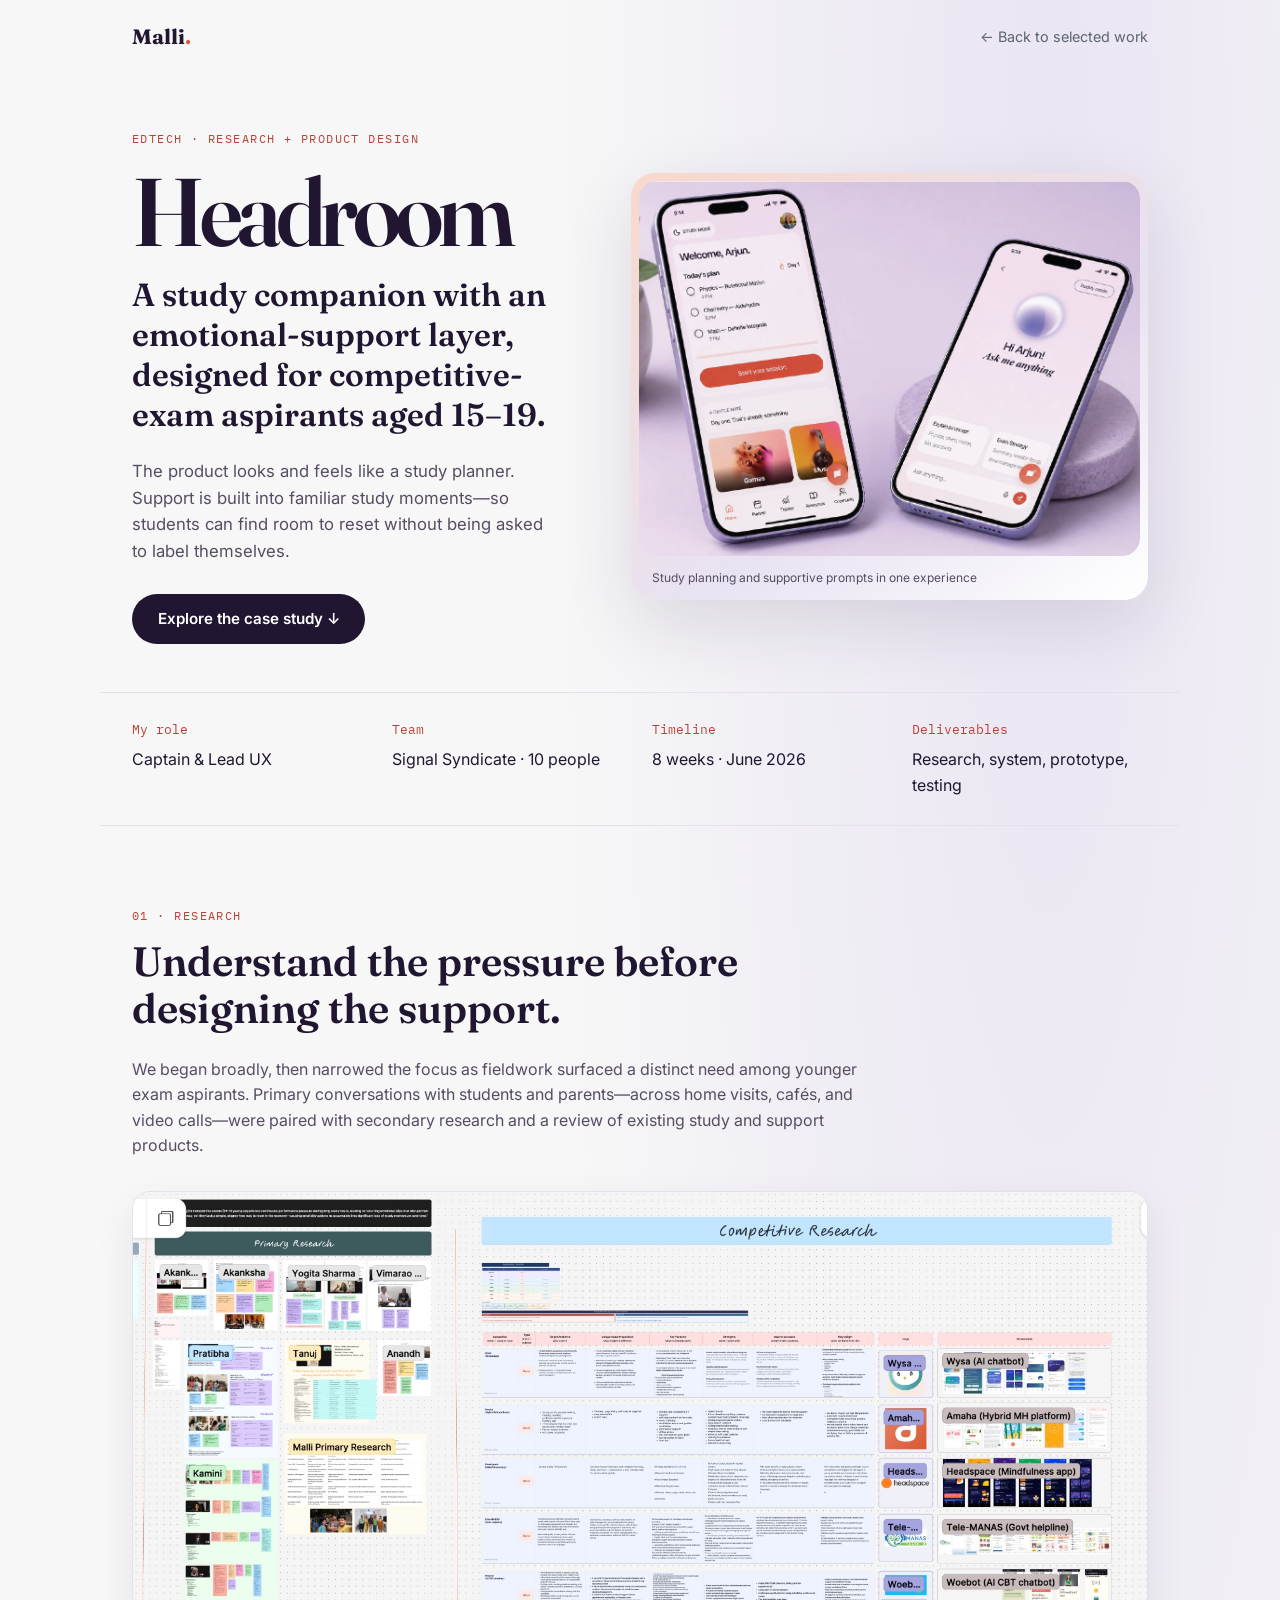
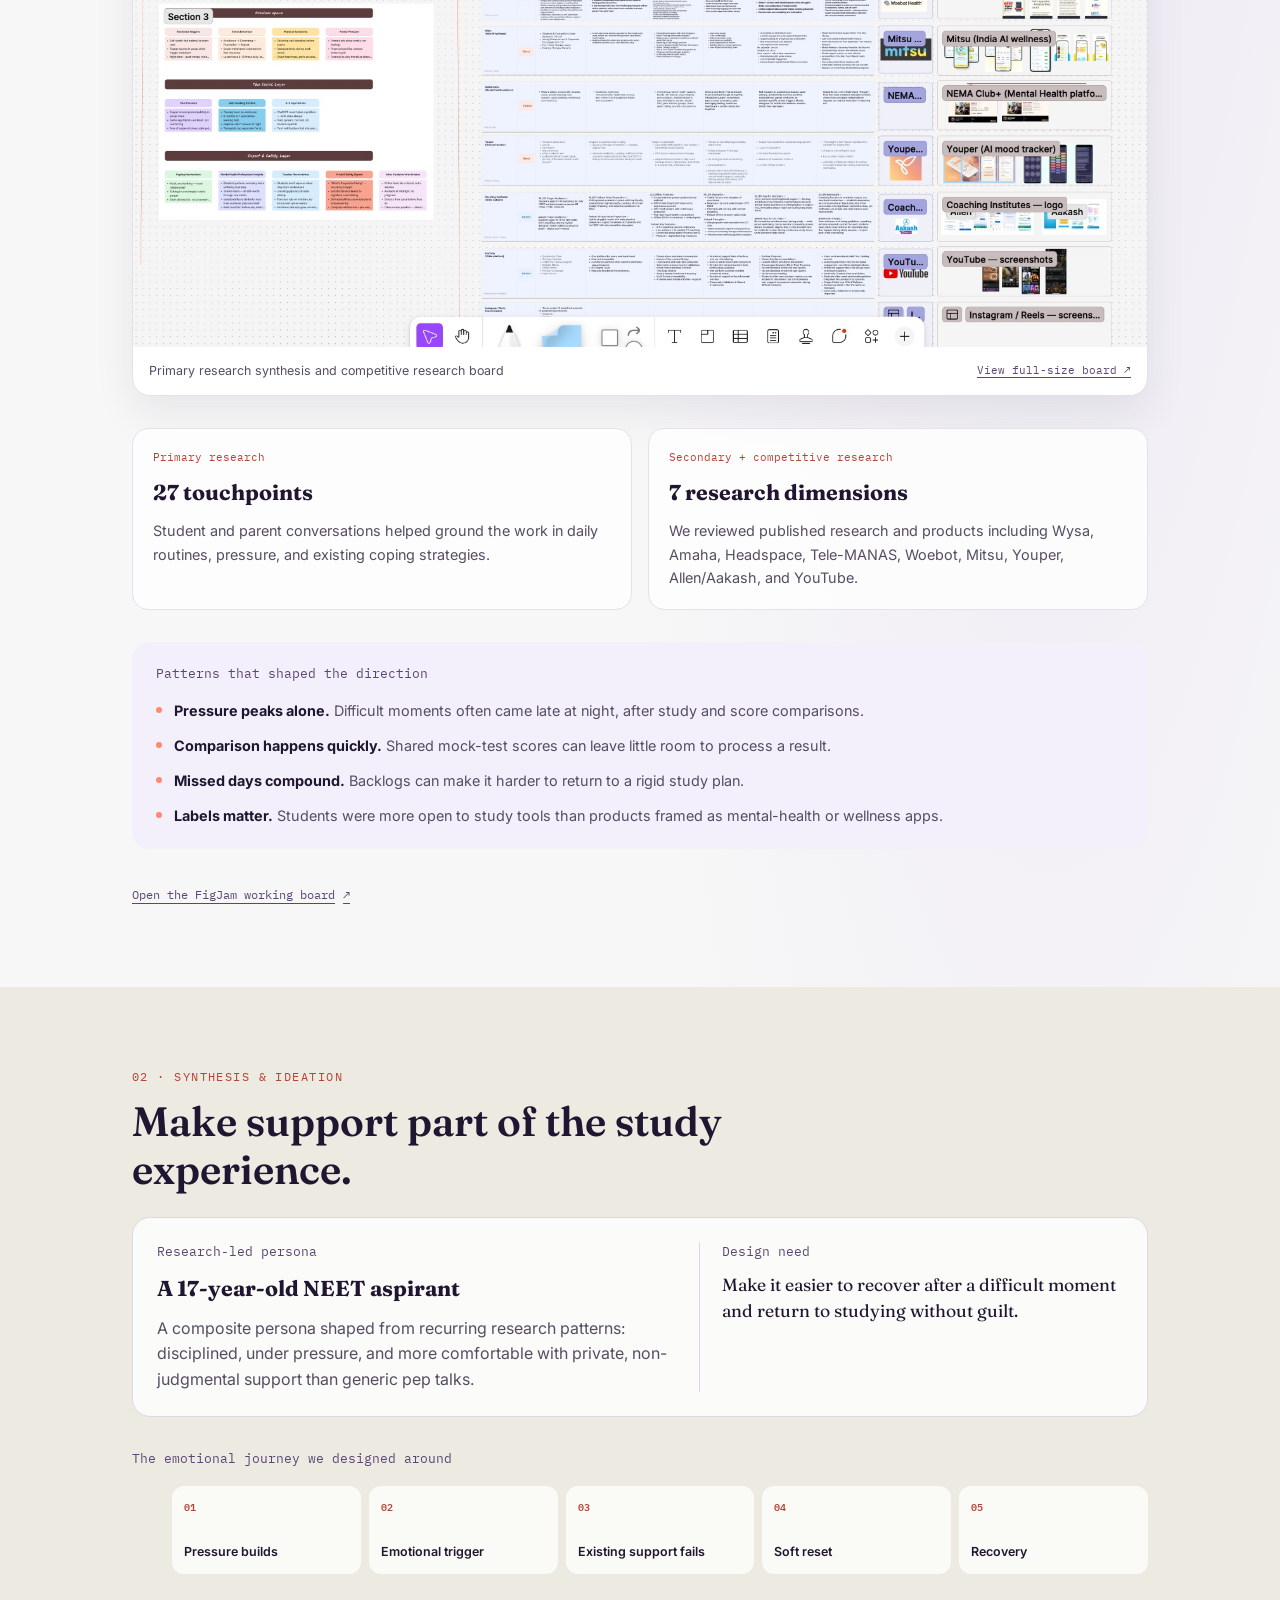
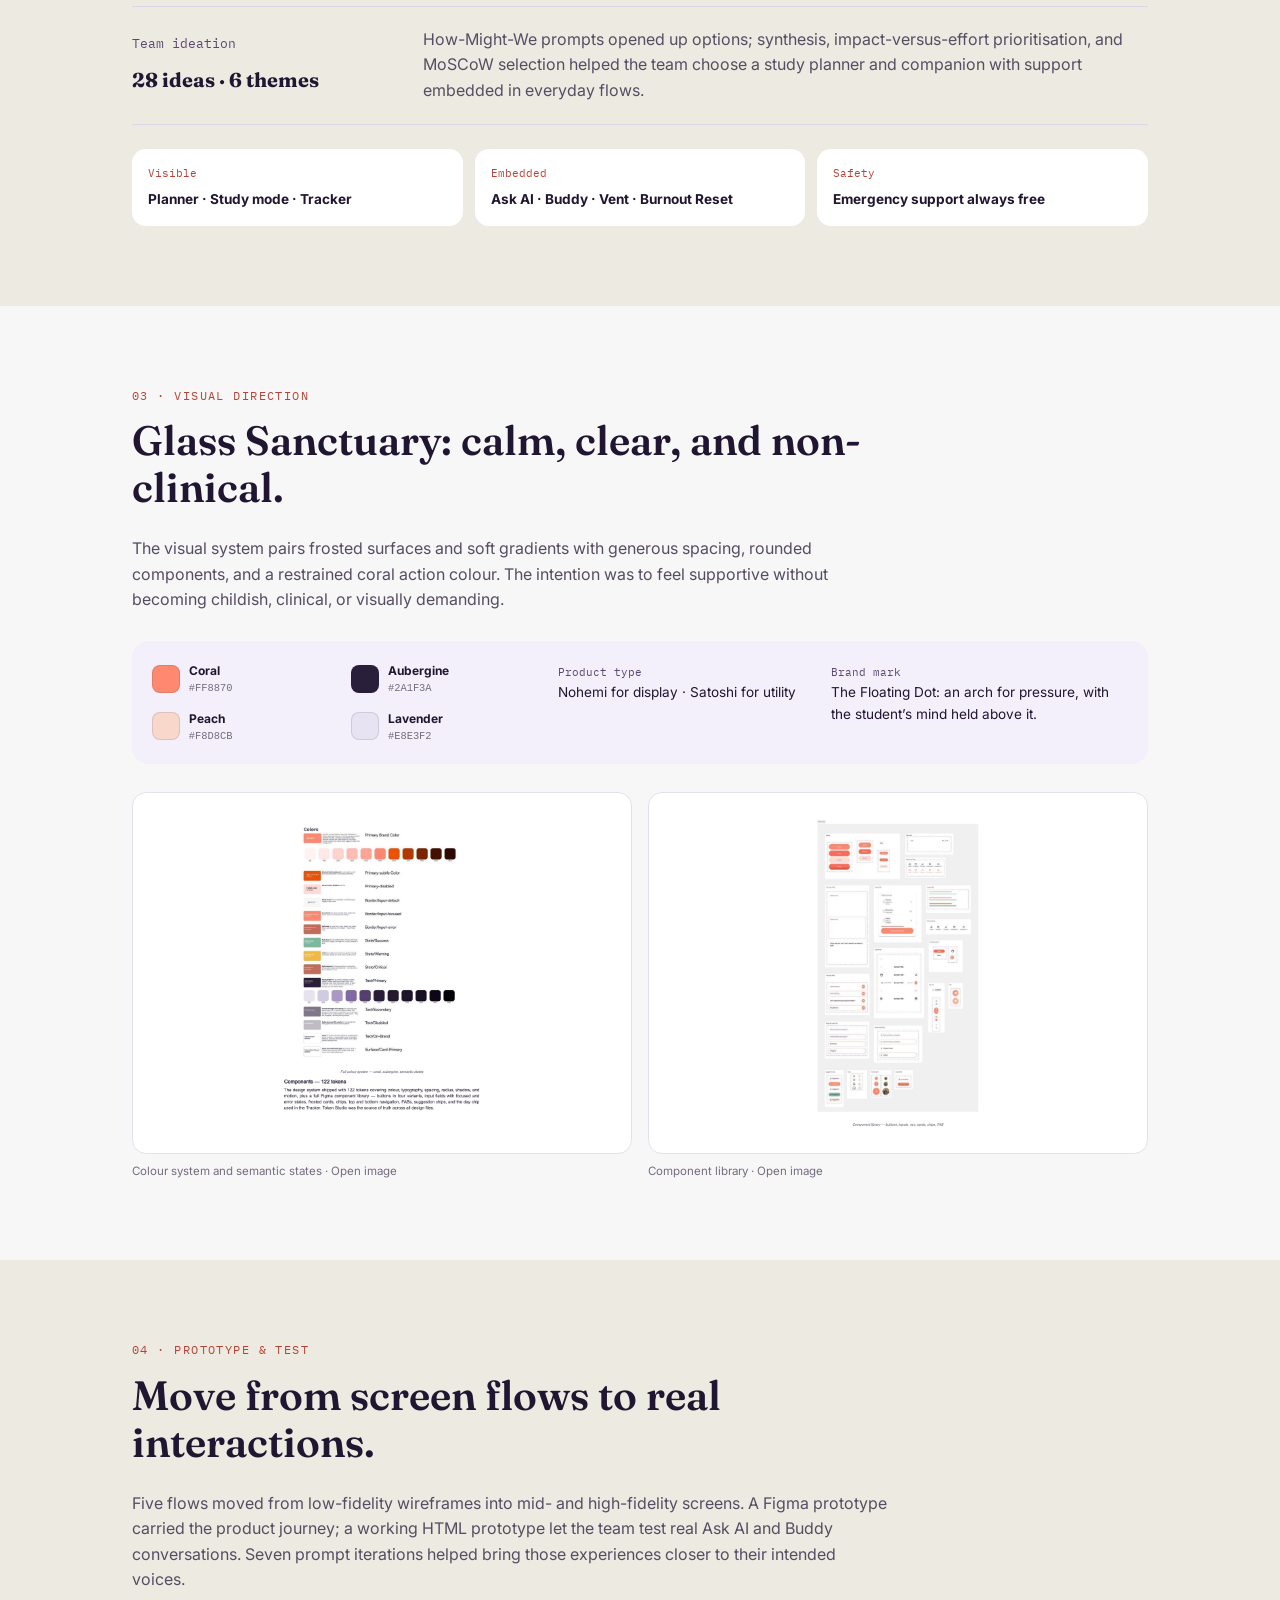
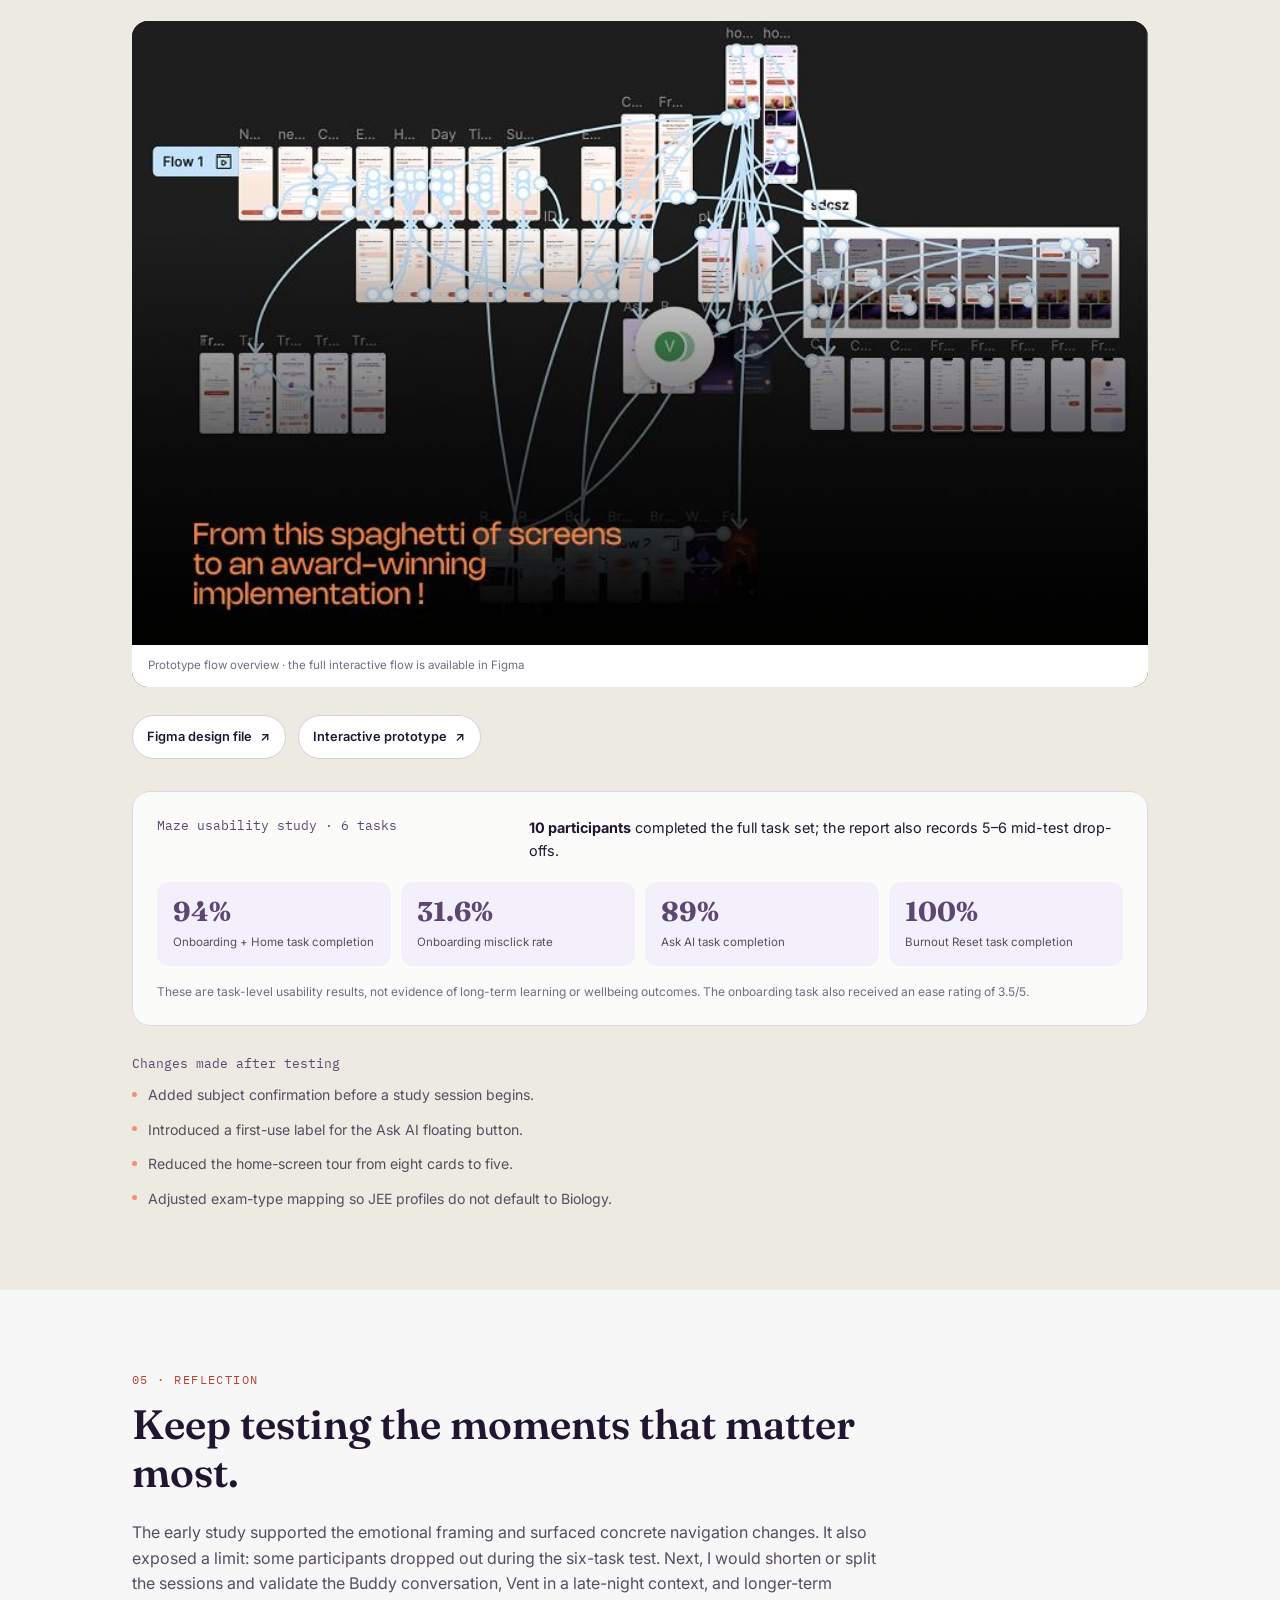
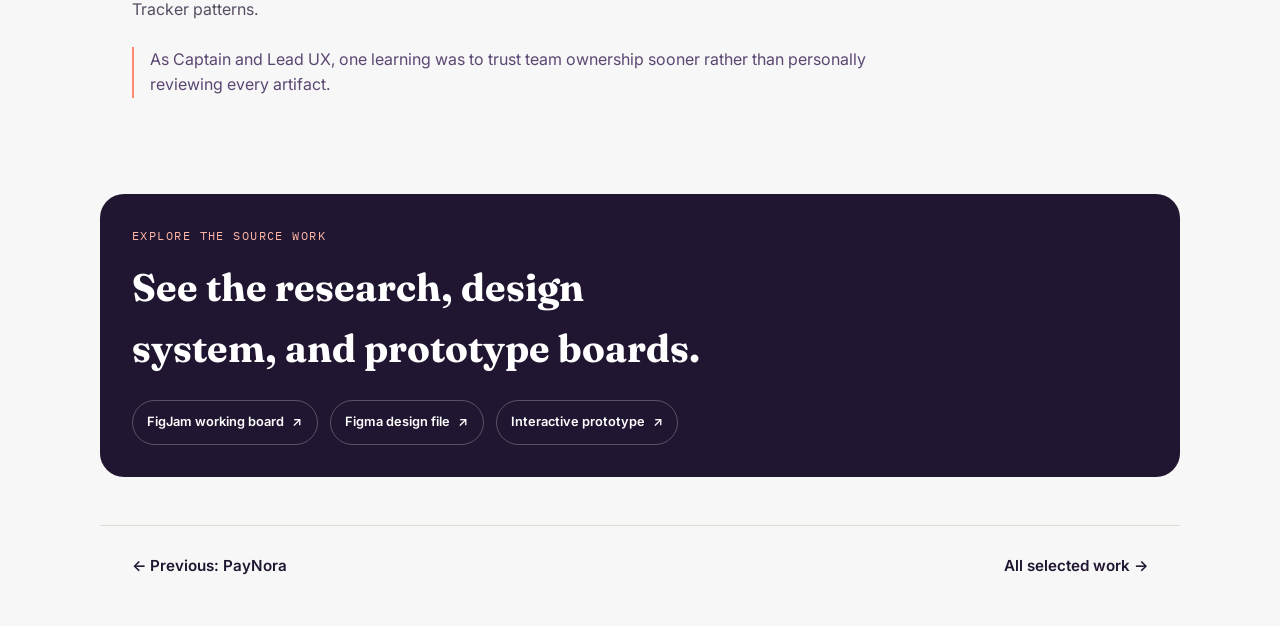
==== headroom.html @ 45b80efe "headroom-casestudyv0" ====
<!DOCTYPE html>
<html lang="en">
<head>
<meta charset="UTF-8">
<meta name="viewport" content="width=device-width, initial-scale=1.0">
<title>Headroom Case Study - Malli</title>
<meta name="description" content="How research, a study-first concept, and the Glass Sanctuary design system shaped Headroom, a support layer for competitive-exam students.">
<link rel="preconnect" href="https://fonts.googleapis.com">
<link href="https://fonts.googleapis.com/css2?family=Fraunces:opsz,wght@9..144,400;9..144,600;9..144,700&family=Inter:wght@400;500;600&family=IBM+Plex+Mono:wght@500&display=swap" rel="stylesheet">
<link rel="stylesheet" href="style.css">
<link rel="stylesheet" href="case-study.css">
<link rel="stylesheet" href="headroom.css">
</head>
<body class="case-study case-study--headroom">
<header class="nav case-nav">
  <a href="index.html#top" class="nav__logo">Malli<span>.</span></a>
  <a class="case-nav__back" href="index.html#work">← Back to selected work</a>
</header>

<main>
  <section class="case-hero headroom-hero">
    <div class="case-hero__copy">
      <p class="eyebrow">EdTech · Research + Product Design</p>
      <h1>Headroom</h1>
      <p class="headroom-hero__statement">A study companion with an emotional-support layer, designed for competitive-exam aspirants aged 15–19.</p>
      <p class="case-hero__intro">The product looks and feels like a study planner. Support is built into familiar study moments—so students can find room to reset without being asked to label themselves.</p>
      <a class="btn btn--primary" href="#research">Explore the case study <span aria-hidden="true">↓</span></a>
    </div>
    <figure class="case-hero__image case-hero__image--headroom headroom-hero__image">
      <img src="assets/headroom.png" alt="Headroom study companion app shown on two smartphones" fetchpriority="high">
      <figcaption>Study planning and supportive prompts in one experience</figcaption>
    </figure>
  </section>

  <section class="case-overview headroom-overview" aria-label="Project overview">
    <div><p class="mono">My role</p><p>Captain &amp; Lead UX</p></div>
    <div><p class="mono">Team</p><p>Signal Syndicate · 10 people</p></div>
    <div><p class="mono">Timeline</p><p>8 weeks · June 2026</p></div>
    <div><p class="mono">Deliverables</p><p>Research, system, prototype, testing</p></div>
  </section>

  <section class="case-section headroom-section" id="research">
    <div class="case-section__heading">
      <p class="eyebrow">01 · Research</p>
      <h2>Understand the pressure before designing the support.</h2>
    </div>
    <div class="case-section__body">
      <p>We began broadly, then narrowed the focus as fieldwork surfaced a distinct need among younger exam aspirants. Primary conversations with students and parents—across home visits, cafés, and video calls—were paired with secondary research and a review of existing study and support products.</p>
      <figure class="headroom-research-board">
        <a href="assets/headroom/research_headroom.jpeg" target="_blank" rel="noopener" aria-label="Open the full-size Headroom primary and competitive research board">
          <img src="assets/headroom/research_headroom.jpeg" alt="Headroom research board showing primary research synthesis and a competitive research matrix" loading="lazy" decoding="async">
        </a>
        <figcaption>
          <span>Primary research synthesis and competitive research board</span>
          <a href="assets/headroom/research_headroom.jpeg" target="_blank" rel="noopener">View full-size board <span aria-hidden="true">↗</span></a>
        </figcaption>
      </figure>
      <div class="headroom-research-grid">
        <article class="headroom-research-card">
          <p class="mono">Primary research</p>
          <strong>27 touchpoints</strong>
          <p>Student and parent conversations helped ground the work in daily routines, pressure, and existing coping strategies.</p>
        </article>
        <article class="headroom-research-card">
          <p class="mono">Secondary + competitive research</p>
          <strong>7 research dimensions</strong>
          <p>We reviewed published research and products including Wysa, Amaha, Headspace, Tele-MANAS, Woebot, Mitsu, Youper, Allen/Aakash, and YouTube.</p>
        </article>
      </div>

      <div class="headroom-insights">
        <p class="mono">Patterns that shaped the direction</p>
        <ul>
          <li><strong>Pressure peaks alone.</strong> Difficult moments often came late at night, after study and score comparisons.</li>
          <li><strong>Comparison happens quickly.</strong> Shared mock-test scores can leave little room to process a result.</li>
          <li><strong>Missed days compound.</strong> Backlogs can make it harder to return to a rigid study plan.</li>
          <li><strong>Labels matter.</strong> Students were more open to study tools than products framed as mental-health or wellness apps.</li>
        </ul>
      </div>

      <a class="headroom-text-link" href="https://www.figma.com/board/ZTZ3QDs0jjNj9oM6H3CSIi/Hackathon-8.0_Team-4?node-id=0-1&amp;t=BGnzFMFSDFkmw7IO-1" target="_blank" rel="noopener">Open the FigJam working board <span aria-hidden="true">↗</span></a>
    </div>
  </section>

  <section class="case-section case-section--tinted headroom-section">
    <div class="case-section__heading">
      <p class="eyebrow">02 · Synthesis &amp; ideation</p>
      <h2>Make support part of the study experience.</h2>
    </div>
    <div class="case-section__body">
      <div class="headroom-persona">
        <div>
          <p class="mono">Research-led persona</p>
          <h3>A 17-year-old NEET aspirant</h3>
          <p>A composite persona shaped from recurring research patterns: disciplined, under pressure, and more comfortable with private, non-judgmental support than generic pep talks.</p>
        </div>
        <div class="headroom-persona__need">
          <p class="mono">Design need</p>
          <p>Make it easier to recover after a difficult moment and return to studying without guilt.</p>
        </div>
      </div>

      <div class="headroom-journey">
        <p class="mono">The emotional journey we designed around</p>
        <ol>
          <li>Pressure builds</li>
          <li>Emotional trigger</li>
          <li>Existing support fails</li>
          <li>Soft reset</li>
          <li>Recovery</li>
        </ol>
      </div>

      <div class="headroom-ideation">
        <div>
          <p class="mono">Team ideation</p>
          <strong>28 ideas · 6 themes</strong>
        </div>
        <p>How-Might-We prompts opened up options; synthesis, impact-versus-effort prioritisation, and MoSCoW selection helped the team choose a study planner and companion with support embedded in everyday flows.</p>
      </div>

      <div class="headroom-product-model">
        <div><span>Visible</span><strong>Planner · Study mode · Tracker</strong></div>
        <div><span>Embedded</span><strong>Ask AI · Buddy · Vent · Burnout Reset</strong></div>
        <div><span>Safety</span><strong>Emergency support always free</strong></div>
      </div>
    </div>
  </section>

  <section class="case-section headroom-section">
    <div class="case-section__heading">
      <p class="eyebrow">03 · Visual direction</p>
      <h2>Glass Sanctuary: calm, clear, and non-clinical.</h2>
    </div>
    <div class="case-section__body">
      <p>The visual system pairs frosted surfaces and soft gradients with generous spacing, rounded components, and a restrained coral action colour. The intention was to feel supportive without becoming childish, clinical, or visually demanding.</p>
      <div class="headroom-brand-notes">
        <div class="headroom-palette" aria-label="Headroom brand palette">
          <div><span style="--swatch:#FF8870"></span><strong>Coral</strong><code>#FF8870</code></div>
          <div><span style="--swatch:#2A1F3A"></span><strong>Aubergine</strong><code>#2A1F3A</code></div>
          <div><span style="--swatch:#F8D8CB"></span><strong>Peach</strong><code>#F8D8CB</code></div>
          <div><span style="--swatch:#E8E3F2"></span><strong>Lavender</strong><code>#E8E3F2</code></div>
        </div>
        <p><span class="mono">Product type</span><br>Nohemi for display · Satoshi for utility</p>
        <p><span class="mono">Brand mark</span><br>The Floating Dot: an arch for pressure, with the student’s mind held above it.</p>
      </div>

      <div class="headroom-visual-gallery">
        <figure>
          <a href="assets/headroom/colour-system.jpg" target="_blank" rel="noopener">
            <img src="assets/headroom/colour-system.jpg" alt="Exported page from the Headroom case-study document showing coral and aubergine colour tokens and semantic states" loading="lazy" decoding="async">
          </a>
          <figcaption>Colour system and semantic states · Open image</figcaption>
        </figure>
        <figure>
          <a href="assets/headroom/components.jpg" target="_blank" rel="noopener">
            <img src="assets/headroom/components.jpg" alt="Exported Headroom component library showing buttons, cards, navigation, inputs, chips, and progress elements" loading="lazy" decoding="async">
          </a>
          <figcaption>Component library · Open image</figcaption>
        </figure>
      </div>
    </div>
  </section>

  <section class="case-section case-section--tinted headroom-section">
    <div class="case-section__heading">
      <p class="eyebrow">04 · Prototype &amp; test</p>
      <h2>Move from screen flows to real interactions.</h2>
    </div>
    <div class="case-section__body">
      <p>Five flows moved from low-fidelity wireframes into mid- and high-fidelity screens. A Figma prototype carried the product journey; a working HTML prototype let the team test real Ask AI and Buddy conversations. Seven prompt iterations helped bring those experiences closer to their intended voices.</p>
      <figure class="headroom-flow-figure">
        <img src="assets/prototye_headroom.jpeg" alt="Headroom prototype flow map showing connected screens and the progression from early flows to a working implementation" loading="lazy" decoding="async">
        <figcaption>Prototype flow overview · the full interactive flow is available in Figma</figcaption>
      </figure>
      <div class="headroom-prototype-links" aria-label="Headroom prototype resources">
        <a href="https://www.figma.com/design/vzzPcsVOsXL9cizrpbvGos/Hackathon-8.0_Team-4?node-id=1477-1852&amp;t=dGemKbAnZOFQwzLJ-1" target="_blank" rel="noopener">Figma design file <span aria-hidden="true">↗</span></a>
        <a href="https://www.figma.com/proto/vzzPcsVOsXL9cizrpbvGos/Hackathon-8.0_Team-4?node-id=1477-1882&amp;t=7hRkTXKRhT9iDPKT-0&amp;scaling=min-zoom&amp;content-scaling=fixed&amp;page-id=1477%3A1852&amp;starting-point-node-id=1477%3A1882" target="_blank" rel="noopener">Interactive prototype <span aria-hidden="true">↗</span></a>
      </div>

      <div class="headroom-test-results">
        <div class="headroom-test-results__intro">
          <p class="mono">Maze usability study · 6 tasks</p>
          <p><strong>10 participants</strong> completed the full task set; the report also records 5–6 mid-test drop-offs.</p>
        </div>
        <div class="headroom-result-grid">
          <article><strong>94%</strong><span>Onboarding + Home task completion</span></article>
          <article><strong>31.6%</strong><span>Onboarding misclick rate</span></article>
          <article><strong>89%</strong><span>Ask AI task completion</span></article>
          <article><strong>100%</strong><span>Burnout Reset task completion</span></article>
        </div>
        <p class="headroom-result-note">These are task-level usability results, not evidence of long-term learning or wellbeing outcomes. The onboarding task also received an ease rating of 3.5/5.</p>
      </div>

      <div class="headroom-iterations">
        <p class="mono">Changes made after testing</p>
        <ul>
          <li>Added subject confirmation before a study session begins.</li>
          <li>Introduced a first-use label for the Ask AI floating button.</li>
          <li>Reduced the home-screen tour from eight cards to five.</li>
          <li>Adjusted exam-type mapping so JEE profiles do not default to Biology.</li>
        </ul>
      </div>
    </div>
  </section>

  <section class="case-section headroom-section headroom-reflection">
    <div class="case-section__heading">
      <p class="eyebrow">05 · Reflection</p>
      <h2>Keep testing the moments that matter most.</h2>
    </div>
    <div class="case-section__body">
      <p>The early study supported the emotional framing and surfaced concrete navigation changes. It also exposed a limit: some participants dropped out during the six-task test. Next, I would shorten or split the sessions and validate the Buddy conversation, Vent in a late-night context, and longer-term Tracker patterns.</p>
      <p class="headroom-reflection__note">As Captain and Lead UX, one learning was to trust team ownership sooner rather than personally reviewing every artifact.</p>
    </div>
  </section>

  <section class="headroom-board-cta">
    <p class="eyebrow">Explore the source work</p>
    <h2>See the research, design system, and prototype boards.</h2>
    <div class="headroom-prototype-links">
      <a href="https://www.figma.com/board/ZTZ3QDs0jjNj9oM6H3CSIi/Hackathon-8.0_Team-4?node-id=0-1&amp;t=BGnzFMFSDFkmw7IO-1" target="_blank" rel="noopener">FigJam working board <span aria-hidden="true">↗</span></a>
      <a href="https://www.figma.com/design/vzzPcsVOsXL9cizrpbvGos/Hackathon-8.0_Team-4?node-id=1477-1852&amp;t=dGemKbAnZOFQwzLJ-1" target="_blank" rel="noopener">Figma design file <span aria-hidden="true">↗</span></a>
      <a href="https://www.figma.com/proto/vzzPcsVOsXL9cizrpbvGos/Hackathon-8.0_Team-4?node-id=1477-1882&amp;t=7hRkTXKRhT9iDPKT-0&amp;scaling=min-zoom&amp;content-scaling=fixed&amp;page-id=1477%3A1852&amp;starting-point-node-id=1477%3A1882" target="_blank" rel="noopener">Interactive prototype <span aria-hidden="true">↗</span></a>
    </div>
  </section>

  <nav class="case-next" aria-label="More case studies">
    <a href="paynora.html">← Previous: PayNora</a>
    <a href="index.html#work">All selected work <span aria-hidden="true">→</span></a>
  </nav>
</main>
</body>
</html>
---- style.css ----
/* ==========================================================
   TOKENS — change these to re-theme the whole site
   ========================================================== */
:root {
  --bg:        #F5F4EF;   /* warm paper background */
  --bg-alt:    #ECEAE1;   /* slightly deeper panel background */
  --ink:       #1C2027;   /* near-black text */
  --muted:     #5C6470;   /* secondary text */
  --violet:    #5B3A8E;   /* primary accent — from Headroom's calm palette */
  --violet-soft: #ECE5F6;
  --coral:     #E4573F;   /* secondary accent — from PayNora's warmth */
  --coral-soft: #FBE7E1;
  --line:      #DDDACF;   /* hairline borders */
  --white:     #FFFFFF;

  --font-display: 'Fraunces', Georgia, serif;
  --font-body:    'Inter', -apple-system, sans-serif;
  --font-mono:    'IBM Plex Mono', ui-monospace, monospace;

  --max: 1080px;
}

* { box-sizing: border-box; }
html { scroll-behavior: smooth; }

@media (prefers-reduced-motion: reduce) {
  html { scroll-behavior: auto; }
  * { animation: none !important; transition: none !important; }
}

body {
  margin: 0;
  background: var(--bg);
  color: var(--ink);
  font-family: var(--font-body);
  font-size: 16px;
  line-height: 1.6;
  -webkit-font-smoothing: antialiased;
}

.butterfly-flight { position: absolute; inset: 0; overflow: hidden; pointer-events: none; }
.hero { position: relative; overflow: hidden; }
.hero__portrait-wrap { position: relative; }
.mini-butterfly {
  position: absolute;
  top: 0;
  left: 0;
  width: 42px;
  height: 38px;
  will-change: transform;
  animation: mini-hero-flight 12s linear infinite;
}
.mini-butterfly path,
.mini-butterfly circle { vector-effect: non-scaling-stroke; }
.mini-butterfly__upper-wing,
.mini-butterfly__lower-wing { fill: var(--ink); animation: mini-flap 0.7s ease-in-out infinite alternate; transform-origin: 39px 30px; }
.mini-butterfly__lower-wing { animation-delay: 0.08s; }
.mini-butterfly__body,
.mini-butterfly__head { fill: var(--coral); }
.mini-butterfly__antenna { fill: none; stroke: var(--ink); stroke-width: 1.5; stroke-linecap: round; }
.mini-butterfly__wing-detail { fill: none; stroke: var(--coral); stroke-width: 1.25; stroke-linecap: round; opacity: 0.9; }
@keyframes mini-flap { to { transform: rotate(-5deg) scaleY(0.88); } }
@keyframes mini-hero-flight {
  0% { left: -8%; top: 72%; transform: rotate(-18deg) scale(0.85); }
  18% { left: 18%; top: 28%; transform: rotate(20deg) scale(1); }
  38% { left: 46%; top: 8%; transform: rotate(-8deg) scale(0.92); }
  58% { left: 68%; top: 42%; transform: rotate(22deg) scale(1.04); }
  78% { left: 42%; top: 70%; transform: rotate(-20deg) scale(0.9); }
  100% { left: 108%; top: 24%; transform: rotate(18deg) scale(0.86); }
}
@media (prefers-reduced-motion: reduce) {
  .butterfly-flight { display: none; }
}

a { color: inherit; text-decoration: none; }
ul { list-style: none; margin: 0; padding: 0; }
h1, h2, h3 { font-family: var(--font-display); margin: 0; }

.eyebrow {
  font-family: var(--font-mono);
  font-size: 0.75rem;
  letter-spacing: 0.12em;
  text-transform: uppercase;
  color: var(--coral);
  margin: 0 0 0.75rem;
}
.mono { font-family: var(--font-mono); font-size: 0.8rem; color: var(--muted); }

.section { max-width: var(--max); margin: 0 auto; padding: 6rem 2rem; }
.section__title {
  font-size: clamp(1.6rem, 3vw, 2.2rem);
  font-weight: 600;
  max-width: 32ch;
  margin-bottom: 3rem;
}

/* buttons */
.btn {
  display: inline-block;
  padding: 0.8rem 1.6rem;
  border-radius: 999px;
  font-weight: 600;
  font-size: 0.95rem;
  transition: transform 0.15s ease, background 0.15s ease;
}
.btn:hover { transform: translateY(-2px); }
.btn:focus-visible { outline: 2px solid var(--violet); outline-offset: 3px; }
.btn--primary { background: var(--ink); color: var(--bg); }
.btn--primary:hover { background: var(--violet); }
.btn--ghost { border: 1.5px solid var(--ink); }
.btn--ghost:hover { background: var(--ink); color: var(--bg); }

/* ==========================================================
   NAV
   ========================================================== */
.nav {
  display: flex;
  align-items: center;
  justify-content: space-between;
  max-width: var(--max);
  margin: 0 auto;
  padding: 1.5rem 2rem;
  position: relative;
  z-index: 5;
}
.nav__logo {
  font-family: var(--font-display);
  font-size: 1.3rem;
  font-weight: 700;
}
.nav__logo span { color: var(--coral); }
.nav__links { display: flex; gap: 1.5rem; font-size: 0.86rem; align-items: center; }
.nav__links a:hover { color: var(--violet); }
.nav__resume { padding: 0.5rem 1.2rem; font-size: 0.85rem; }

@media (max-width: 720px) {
  .nav__links { display: none; }
}

/* ==========================================================
   HERO
   ========================================================== */
.hero {
  max-width: var(--max);
  margin: 0 auto;
  padding: 3rem 2rem 5rem;
  display: grid;
  grid-template-columns: minmax(210px, 0.7fr) minmax(0, 1.3fr);
  gap: clamp(2.5rem, 7vw, 6rem);
  align-items: center;
  min-height: 560px;
}
.hero__portrait-wrap { width: min(100%, 300px); justify-self: center; transform: rotate(-3deg); }
.hero__portrait-wrap::before { content: ""; position: absolute; inset: 18px -14px -14px 14px; border: 1px solid var(--coral); border-radius: 48% 52% 45% 55%; transform: rotate(7deg); }
.hero__portrait { position: relative; display: block; width: 100%; aspect-ratio: 4 / 5; object-fit: cover; object-position: 56% 58%; border-radius: 48% 48% 42% 42%; filter: saturate(0.86); }
.hero__portrait-note { position: absolute; right: -28px; bottom: 18px; padding: 0.35rem 0.65rem; background: var(--bg); color: var(--coral); font-family: var(--font-mono); font-size: 0.68rem; transform: rotate(5deg); }
.hero__copy { position: relative; z-index: 1; }
.hero__name { margin: 0 0 0.45rem; color: var(--ink); font-family: var(--font-display); font-size: 1.35rem; font-weight: 600; line-height: 1; }
.hero__title {
  font-size: clamp(2.2rem, 6vw, 3.8rem);
  font-weight: 600;
  line-height: 1.12;
  max-width: 16ch;
}
.hero__title em { color: var(--violet); font-style: normal; }
.hero__sub {
  max-width: 52ch;
  font-size: 1.1rem;
  color: var(--muted);
  margin: 1.5rem 0 2.25rem;
}
.hero__actions { display: flex; gap: 1rem; flex-wrap: wrap; margin-bottom: 2.5rem; }
.hero__tags {
  display: flex;
  gap: 0.6rem;
  flex-wrap: wrap;
  font-family: var(--font-mono);
  font-size: 0.75rem;
}
.hero__tags li {
  border: 1px solid var(--line);
  border-radius: 999px;
  padding: 0.4rem 0.9rem;
  color: var(--muted);
}
@media (max-width: 720px) {
  .hero { grid-template-columns: 1fr; gap: 2.5rem; min-height: auto; padding-top: 2rem; }
  .hero__portrait-wrap { width: min(56vw, 220px); justify-self: start; margin-left: 1rem; }
  .hero__portrait-note { right: -34px; }
}

/* signature thread divider */
.thread {
  display: block;
  width: 100%;
  height: 48px;
  margin: -1rem 0 1rem;
}
.thread path {
  fill: none;
  stroke: var(--coral);
  stroke-width: 2;
  stroke-linecap: round;
  stroke-dasharray: 1400;
  stroke-dashoffset: 1400;
  animation: draw 1.6s ease forwards 0.3s;
}
@keyframes draw { to { stroke-dashoffset: 0; } }

/* ==========================================================
   PROJECTS
   ========================================================== */
.projects { display: flex; flex-direction: column; gap: 5rem; }
.project {
  display: grid;
  grid-template-columns: 1fr 1fr;
  gap: 3rem;
  align-items: center;
}
.project--reverse .project__visual { order: 2; }
.project--reverse .project__body { order: 1; }

.project__visual {
  border-radius: 24px;
  overflow: hidden;
  display: flex;
  justify-content: center;
}
.project__image {
  display: block;
  width: 100%;
  aspect-ratio: 4 / 3;
  object-fit: cover;
}
.project__visual--paynora { background: linear-gradient(160deg, #2B2470, #4C63C7 60%, #7FA8F0); }
.project__visual--headroom { background: linear-gradient(160deg, #D9CFEC, #EFE6F6 70%); }

.phone {
  width: 200px;
  border-radius: 28px;
  background: var(--white);
  padding: 0.6rem;
  box-shadow: 0 25px 50px rgba(0,0,0,0.25);
}
.phone__notch { width: 60px; height: 8px; border-radius: 6px; background: var(--bg-alt); margin: 0 auto 0.6rem; }
.phone__screen {
  background: var(--violet-soft);
  border-radius: 18px;
  padding: 1.2rem 0.9rem;
  min-height: 220px;
}
.phone__screen--soft { background: var(--coral-soft); }
.phone__chip {
  display: block;
  background: var(--violet);
  color: var(--white);
  font-size: 0.68rem;
  font-family: var(--font-mono);
  padding: 0.5rem 0.7rem;
  border-radius: 10px;
  margin-bottom: 1rem;
}
.phone__chip--soft { background: var(--coral); }
.phone__row { height: 10px; border-radius: 6px; background: rgba(91,58,142,0.18); margin-bottom: 0.6rem; }
.phone__row--short { width: 60%; }
.phone__row--soft { background: rgba(228,87,63,0.2); }

.project__body h3 { font-size: 1.8rem; margin: 0.4rem 0 1rem; }
.project__points { margin-top: 1.2rem; display: flex; flex-direction: column; gap: 0.5rem; }
.project__points li {
  padding-left: 1.2rem;
  position: relative;
  color: var(--muted);
  font-size: 0.95rem;
}
.project__points li::before {
  content: "";
  position: absolute;
  left: 0; top: 0.5em;
  width: 6px; height: 6px;
  border-radius: 50%;
  background: var(--coral);
}
.project__link { margin-top: 1.5rem; }

@media (max-width: 800px) {
  .project, .project--reverse { grid-template-columns: 1fr; }
  .project--reverse .project__visual,
  .project--reverse .project__body { order: initial; }
}

/* ==========================================================
   ABOUT
   ========================================================== */
.section--about { background: var(--bg-alt); border-radius: 0; max-width: none; padding-left: max(2rem, calc((100% - var(--max)) / 2 + 2rem)); padding-right: max(2rem, calc((100% - var(--max)) / 2 + 2rem)); }
.about { display: grid; grid-template-columns: 1.05fr 0.95fr; gap: 3rem 5rem; align-items: start; max-width: var(--max); margin: 0 auto; }
.about__text p { color: var(--muted); font-size: 1.05rem; max-width: 55ch; }
.about__aside { color: var(--violet) !important; font-family: var(--font-display); font-size: 1.35rem !important; line-height: 1.3; margin-top: 2rem; }
.about__visual { position: relative; }
.about__visual--collage { min-height: 350px; }
.about__tile { position: absolute; margin: 0; background: var(--white); padding: 0.45rem; box-shadow: 8px 10px 0 var(--line); }
.about__tile img { display: block; width: 100%; height: 100%; object-fit: cover; filter: saturate(0.78); }
.about__tile figcaption { padding: 0.45rem 0.15rem 0.1rem; color: var(--coral); font-family: var(--font-mono); font-size: 0.68rem; }
.about__tile--sketch { top: 0; left: 0; width: 68%; height: 285px; transform: rotate(-2deg); z-index: 1; }
.about__tile--laptop { top: 0; right: 0; width: 48%; height: 132px; transform: rotate(2deg); z-index: 2; }
.about__tile--people { right: 0; bottom: 0; width: 52%; height: 170px; transform: rotate(3deg); z-index: 2; }
.about__facts { grid-column: 1 / -1; display: flex; flex-direction: row; justify-content: space-between; gap: 1.5rem; border-top: 1px solid var(--line); padding-top: 2rem; }
.fact__num { font-family: var(--font-display); font-size: 2.4rem; color: var(--violet); margin: 0; }
.fact__label { margin: 0; color: var(--muted); font-size: 0.9rem; }

@media (max-width: 800px) {
  .about { grid-template-columns: 1fr; }
  .about__visual { max-width: 480px; }
  .about__visual--collage { min-height: 320px; }
  .about__facts { grid-column: auto; }
}

/* ==========================================================
   LEADERSHIP & COMMUNITY
   ========================================================== */
.section--leadership { display: grid; grid-template-columns: minmax(220px, 0.65fr) 1.35fr; gap: 4rem; background: var(--ink); color: var(--bg); max-width: none; padding-left: max(2rem, calc((100% - var(--max)) / 2 + 2rem)); padding-right: max(2rem, calc((100% - var(--max)) / 2 + 2rem)); }
.section--leadership .section__title { color: var(--bg); margin-bottom: 1.25rem; }
.leadership__intro > p:last-child { color: rgba(245,244,239,0.7); max-width: 32ch; }
.leadership__link { display: inline-flex; gap: 0.5rem; align-items: center; margin-top: 1.5rem; color: var(--coral-soft); font-family: var(--font-mono); font-size: 0.75rem; border-bottom: 1px solid rgba(251,231,225,0.5); padding-bottom: 0.25rem; }
.leadership__link:hover { color: var(--white); border-color: var(--white); }
.leadership__link span { font-size: 1rem; }
.leadership__list { display: grid; grid-template-columns: repeat(3, 1fr); gap: 1rem; align-items: start; }
.leadership__item { border-top: 1px solid rgba(245,244,239,0.35); padding-top: 1rem; }
.leadership__item .mono { color: var(--coral-soft); }
.leadership__item h3 { color: var(--bg); font-size: 1.25rem; margin: 0.8rem 0 0.6rem; }
.leadership__item > p:last-child { color: rgba(245,244,239,0.7); font-size: 0.9rem; margin: 0; }
@media (max-width: 800px) {
  .section--leadership { grid-template-columns: 1fr; gap: 2.5rem; }
  .leadership__list { grid-template-columns: 1fr; gap: 2rem; }
}

/* ==========================================================
   SKILLS
   ========================================================== */
.skills { display: grid; grid-template-columns: repeat(3, 1fr); gap: 2.5rem; }
.skills__group h3 { font-size: 1rem; margin-bottom: 1rem; }
.chips { display: flex; flex-wrap: wrap; gap: 0.5rem; }
.chips li {
  font-size: 0.85rem;
  padding: 0.45rem 0.9rem;
  border-radius: 8px;
  background: var(--violet-soft);
  color: var(--violet);
}
.chips--accent li { background: var(--coral-soft); color: var(--coral); }

@media (max-width: 640px) {
  .skills { grid-template-columns: 1fr; }
  .about__facts { flex-direction: column; }
}

/* ==========================================================
   EXPERIENCE TIMELINE
   ========================================================== */
.timeline { position: relative; display: grid; grid-template-columns: repeat(3, minmax(0, 1fr)); gap: 2rem; padding: 2.25rem 0 0; }
.timeline::before { content: ""; position: absolute; top: 0.35rem; left: 0; right: 0; height: 2px; background: var(--line); }
.timeline__item { position: relative; padding: 0; }
.timeline__item:last-child { padding-bottom: 0; }
.timeline__dot {
  position: absolute;
  left: 0;
  top: -2.25rem;
  width: 12px; height: 12px;
  border-radius: 50%;
  background: var(--coral);
  border: 3px solid var(--bg);
}
.timeline__content h3 { font-size: 1.2rem; margin: 0.3rem 0 0.2rem; }
.timeline__role { color: var(--violet); font-size: 0.9rem; font-weight: 600; margin: 0 0 0.6rem; }
.timeline__content p:not(.mono):not(.timeline__role) { color: var(--muted); max-width: 60ch; }
@media (max-width: 800px) {
  .timeline { display: block; padding: 0 0 0 2rem; border-left: 2px solid var(--line); }
  .timeline::before { display: none; }
  .timeline__item { padding: 0 0 2.75rem 1.5rem; }
  .timeline__dot { left: -2.4rem; top: 0.3rem; }
}

.education {
  margin-top: 2.5rem;
  padding-top: 1.5rem;
  border-top: 1px solid var(--line);
  display: grid;
  grid-template-columns: 1fr auto;
  gap: 2rem;
  align-items: center;
}
.education__details .eyebrow { margin: 0 0 0.25rem; }
.education h3 { font-size: 1.1rem; margin: 0 0 0.2rem; }
.education__details p:last-child { color: var(--muted); margin: 0; }
.education__score { border-left: 1px solid var(--line); padding-left: 1.5rem; display: flex; flex-direction: column; }
.education__score span { color: var(--muted); font-family: var(--font-mono); font-size: 0.7rem; text-transform: uppercase; }
.education__score strong { color: var(--violet); font-family: var(--font-display); font-size: 1.65rem; line-height: 1; }
@media (max-width: 640px) {
  .education { gap: 1rem; }
  .education__score { padding-left: 1rem; }
}

/* ==========================================================
   FOOTER
   ========================================================== */
.footer {
  max-width: none;
  margin: 0;
  padding: 5rem max(2rem, calc((100% - var(--max)) / 2 + 2rem)) 3rem;
  display: grid;
  grid-template-columns: 1fr 1.15fr;
  gap: 4rem 7rem;
  background: var(--ink);
  color: var(--bg);
}
.footer__heading { align-self: start; }
.footer .eyebrow { color: var(--coral-soft); }
.footer__title { font-size: clamp(2.2rem, 5vw, 4.2rem); line-height: 1.05; margin-bottom: 1.25rem; }
.footer__title em { color: var(--coral); font-style: normal; }
.footer__sub { color: rgba(245,244,239,0.68); max-width: 28ch; margin: 0; }
.footer__conversation { border-top: 1px solid rgba(245,244,239,0.3); padding-top: 1rem; }
.footer__conversation > .mono { color: var(--coral-soft); margin: 0 0 1.25rem; }
.footer__links {
  display: grid;
  gap: 0.7rem;
  margin-bottom: 1.25rem;
}
.footer__link {
  display: grid;
  grid-template-columns: 2.5rem 1fr auto;
  align-items: center;
  gap: 1rem;
  width: 100%;
  padding: 1rem 0;
  border: 0;
  border-bottom: 1px solid rgba(245,244,239,0.2);
  background: transparent;
  color: var(--bg);
  text-align: left;
  font: inherit;
  cursor: pointer;
  transition: color 0.2s ease, padding 0.2s ease;
}
.footer__link:hover { color: var(--coral-soft); padding-left: 0.5rem; }
.footer__link-mark { color: var(--coral); font-family: var(--font-mono); font-size: 0.7rem; }
.footer__link strong, .footer__link small { display: block; }
.footer__link strong { font-family: var(--font-display); font-size: 1.15rem; font-weight: 600; }
.footer__link small { color: rgba(245,244,239,0.55); font-size: 0.78rem; margin-top: 0.15rem; }
.footer__arrow { font-size: 1.25rem; }
.footer__link.is-revealed .footer__arrow { color: var(--coral); }
.footer__actions { display: flex; align-items: center; justify-content: flex-start; padding-top: 1.25rem; }
.footer__resume { margin: 0; }
.footer__note { grid-column: 1 / -1; margin: 1.5rem 0 0; color: rgba(245,244,239,0.45); font-size: 0.8rem; }
.footer__note span { color: var(--coral); padding: 0 0.35rem; }
@media (max-width: 800px) {
  .footer { grid-template-columns: 1fr; gap: 3rem; padding-top: 5rem; }
  .footer__actions { grid-column: auto; padding-top: 0.75rem; }
  .footer__note { grid-column: auto; }
}

.back-to-top {
  position: fixed;
  right: 1.5rem;
  bottom: 1.5rem;
  z-index: 20;
  display: grid;
  place-items: center;
  width: 42px;
  height: 42px;
  border: 1px solid var(--ink);
  border-radius: 50%;
  background: var(--bg);
  color: var(--ink);
  font-size: 1.2rem;
  opacity: 0;
  visibility: hidden;
  transform: translateY(8px);
  transition: opacity 0.2s ease, transform 0.2s ease, visibility 0.2s ease;
}
.back-to-top.is-visible { opacity: 1; visibility: visible; transform: translateY(0); }
.back-to-top:hover { background: var(--ink); color: var(--bg); }
.back-to-top:focus-visible { outline: 2px solid var(--violet); outline-offset: 3px; }
@media (max-width: 640px) {
  .back-to-top { right: 1rem; bottom: 1rem; }
}
---- case-study.css ----
.case-study {
  --case-accent: var(--coral);
  --case-accent-soft: var(--coral-soft);
  min-height: 100vh;
}

.case-study--headroom {
  --case-accent: var(--violet);
  --case-accent-soft: var(--violet-soft);
}

.case-nav {
  padding-top: 1.25rem;
  padding-bottom: 1.25rem;
}

.case-nav__back {
  color: var(--muted);
  font-size: 0.9rem;
  transition: color 0.15s ease;
}

.case-nav__back:hover,
.case-next a:hover {
  color: var(--case-accent);
}

.case-hero {
  display: grid;
  grid-template-columns: minmax(0, 0.9fr) minmax(0, 1.1fr);
  align-items: center;
  gap: clamp(2rem, 6vw, 5rem);
  max-width: var(--max);
  margin: 0 auto;
  padding: 3rem 2rem 4rem;
}

.case-hero__copy h1 {
  max-width: 13ch;
  font-size: clamp(2.4rem, 5vw, 4.3rem);
  line-height: 1.08;
  font-weight: 600;
}

.case-hero__copy .eyebrow {
  color: var(--case-accent);
}

.case-hero__intro {
  max-width: 54ch;
  margin: 1.4rem 0 1.8rem;
  color: var(--muted);
  font-size: 1.05rem;
}

.case-hero__image {
  margin: 0;
  overflow: hidden;
  border-radius: 24px;
  background: var(--case-accent-soft);
}

.case-hero__image img {
  display: block;
  width: 100%;
  aspect-ratio: 4 / 3;
  object-fit: cover;
}

.case-overview {
  display: grid;
  grid-template-columns: repeat(4, minmax(0, 1fr));
  gap: 1.5rem;
  max-width: var(--max);
  margin: 0 auto;
  padding: 1.7rem 2rem;
  border-top: 1px solid var(--line);
  border-bottom: 1px solid var(--line);
}

.case-overview p {
  margin: 0;
}

.case-overview .mono {
  margin-bottom: 0.4rem;
  color: var(--case-accent);
}

.case-section {
  display: grid;
  grid-template-columns: minmax(220px, 0.75fr) minmax(0, 1.25fr);
  gap: clamp(2rem, 7vw, 7rem);
  max-width: var(--max);
  margin: 0 auto;
  padding: 5rem 2rem;
}

.case-section--tinted {
  max-width: none;
  padding-left: max(2rem, calc((100% - var(--max)) / 2 + 2rem));
  padding-right: max(2rem, calc((100% - var(--max)) / 2 + 2rem));
  background: var(--bg-alt);
}

.case-section__heading .eyebrow {
  color: var(--case-accent);
}

.case-section__heading h2 {
  max-width: 17ch;
  font-size: clamp(1.8rem, 3.2vw, 2.7rem);
  line-height: 1.16;
  font-weight: 600;
}

.case-section__body {
  max-width: 68ch;
  color: var(--muted);
}

.case-section__body > p:first-child {
  margin-top: 0;
}

.case-callout,
.case-outcome {
  margin-top: 2rem;
  padding: 1.4rem 1.6rem;
  border-left: 3px solid var(--case-accent);
  background: var(--case-accent-soft);
  color: var(--ink);
}

.case-callout p,
.case-outcome p {
  margin: 0;
}

.case-callout .mono {
  margin-bottom: 0.5rem;
  color: var(--case-accent);
}

.case-callout p:last-child,
.case-outcome p:last-child {
  font-family: var(--font-display);
  font-size: 1.25rem;
  line-height: 1.4;
}

.case-principles {
  display: grid;
  grid-template-columns: repeat(3, minmax(0, 1fr));
  gap: 1rem;
  margin-top: 2rem;
}

.case-principle {
  padding-top: 1rem;
  border-top: 1px solid var(--line);
}

.case-principle__number {
  color: var(--case-accent);
  font-family: var(--font-mono);
  font-size: 0.75rem;
}

.case-principle h3,
.case-steps h3 {
  margin: 0.65rem 0 0.4rem;
  color: var(--ink);
  font-size: 1.2rem;
}

.case-principle p,
.case-steps p {
  margin: 0;
  font-size: 0.92rem;
}

.case-steps {
  display: grid;
  gap: 1.4rem;
}

.case-steps li {
  display: grid;
  grid-template-columns: 2.5rem minmax(0, 1fr);
  gap: 1rem;
  padding-bottom: 1.4rem;
  border-bottom: 1px solid var(--line);
}

.case-steps li > span {
  padding-top: 0.8rem;
  color: var(--case-accent);
  font-family: var(--font-mono);
  font-size: 0.75rem;
}

.case-steps h3 {
  margin-top: 0;
}

.case-outcome .eyebrow {
  color: var(--case-accent);
}

.case-next {
  display: flex;
  align-items: center;
  justify-content: space-between;
  gap: 1.5rem;
  max-width: var(--max);
  margin: 0 auto;
  padding: 1.75rem 2rem 3rem;
  border-top: 1px solid var(--line);
  font-size: 0.95rem;
  font-weight: 600;
}

.case-next a {
  transition: color 0.15s ease;
}

.case-next a:last-child {
  text-align: right;
}

.case-nav__back:focus-visible,
.case-next a:focus-visible {
  outline: 2px solid var(--case-accent);
  outline-offset: 4px;
}

@media (max-width: 800px) {
  .case-hero {
    grid-template-columns: 1fr;
    padding-top: 2rem;
  }

  .case-hero__copy h1 {
    max-width: 16ch;
  }

  .case-overview {
    grid-template-columns: repeat(2, minmax(0, 1fr));
    row-gap: 1.2rem;
  }

  .case-section {
    grid-template-columns: 1fr;
    gap: 1.5rem;
    padding-top: 3.5rem;
    padding-bottom: 3.5rem;
  }

  .case-principles {
    grid-template-columns: 1fr;
  }
}

@media (max-width: 480px) {
  .case-nav__back {
    font-size: 0.78rem;
  }

  .case-overview {
    gap: 1rem;
    padding-left: 1.25rem;
    padding-right: 1.25rem;
  }

  .case-section--tinted {
    padding-left: 1.25rem;
    padding-right: 1.25rem;
  }

  .case-next {
    align-items: flex-start;
    font-size: 0.85rem;
    padding-left: 1.25rem;
    padding-right: 1.25rem;
  }
}
---- headroom.css ----
.case-study--headroom {
  --case-accent: #FF8870;
  --case-accent-soft: #FFF5F2;
  --case-ink: #211631;
  --case-lavender: #F3F0FB;
  color: var(--case-ink);
  background:
    radial-gradient(ellipse at 82% 3%, rgba(232, 227, 242, 0.9), transparent 32rem),
    #F7F7F7;
}

.case-study--headroom .case-nav__back:hover,
.case-study--headroom .case-next a:hover,
.case-study--headroom .case-nav__back:focus-visible,
.case-study--headroom .case-next a:focus-visible {
  color: var(--case-ink);
}

.case-study--headroom .case-hero__copy .eyebrow,
.case-study--headroom .case-section__heading .eyebrow,
.case-study--headroom .case-overview .mono {
  color: #B74336;
}

.headroom-hero {
  padding-top: 3.5rem;
  padding-bottom: 3rem;
}

.headroom-hero .case-hero__copy h1 {
  color: var(--case-ink);
  font-size: clamp(3.2rem, 8vw, 6rem);
  letter-spacing: -0.055em;
}

.headroom-hero__statement {
  max-width: 24ch;
  margin: 0.7rem 0 1rem;
  color: var(--case-ink);
  font-family: var(--font-display);
  font-size: clamp(1.45rem, 2.8vw, 2rem);
  font-weight: 600;
  line-height: 1.25;
}

.headroom-hero .case-hero__intro {
  max-width: 48ch;
  color: #574D63;
}

.case-study--headroom .btn--primary {
  background: var(--case-ink);
  color: #FFFFFF;
}

.case-study--headroom .btn--primary:hover {
  background: #49345F;
}

.headroom-hero__image {
  padding: 0.5rem;
  background: linear-gradient(145deg, #F8D8CB, #E8E3F2 60%, #FFFFFF);
  box-shadow: 0 24px 70px rgba(42, 31, 58, 0.12);
}

.headroom-hero__image img {
  border-radius: 18px;
}

.headroom-hero__image figcaption {
  padding: 0.7rem 0.8rem 0.35rem;
  color: #574D63;
  font-size: 0.75rem;
}

.headroom-metrics {
  display: grid;
  grid-template-columns: repeat(3, minmax(0, 1fr));
  max-width: var(--max);
  margin: 0 auto;
  padding: 1.6rem 2rem;
  border-top: 1px solid #E5E0EC;
  border-bottom: 1px solid #E5E0EC;
}

.headroom-metrics div {
  display: flex;
  align-items: baseline;
  justify-content: center;
  gap: 0.7rem;
  padding: 0.35rem 1rem;
}

.headroom-metrics div + div {
  border-left: 1px solid #E5E0EC;
}

.headroom-metrics strong {
  color: #B74336;
  font-family: var(--font-display);
  font-size: 2rem;
  line-height: 1;
}

.headroom-metrics span {
  color: #574D63;
  font-size: 0.85rem;
}

.headroom-overview {
  border-color: #E5E0EC;
}

.headroom-overview > div > p:last-child {
  color: var(--case-ink);
}

.headroom-section .case-section__body {
  max-width: none;
  color: #574D63;
}

.headroom-section .case-section__body > p {
  max-width: 76ch;
}

.headroom-section {
  grid-template-columns: minmax(0, 1fr);
  row-gap: 1.5rem;
}

.headroom-section .case-section__heading h2 {
  max-width: 28ch;
}

.headroom-research-grid {
  display: grid;
  grid-template-columns: repeat(2, minmax(0, 1fr));
  gap: 1rem;
  margin: 2rem 0;
}

.headroom-research-card {
  padding: 1.25rem;
  border: 1px solid #E5E0EC;
  border-radius: 16px;
  background: rgba(255, 255, 255, 0.82);
}

.headroom-research-card p {
  margin: 0;
  font-size: 0.9rem;
}

.headroom-research-card .mono {
  margin-bottom: 0.55rem;
  color: #B74336;
  font-size: 0.7rem;
}

.headroom-research-card strong {
  display: block;
  margin-bottom: 0.55rem;
  color: var(--case-ink);
  font-family: var(--font-display);
  font-size: 1.35rem;
}

.headroom-research-board {
  margin: 2rem 0;
  overflow: hidden;
  border: 1px solid #E5E0EC;
  border-radius: 18px;
  background: #FFFFFF;
  box-shadow: 0 16px 40px rgba(42, 31, 58, 0.08);
}

.headroom-research-board > a {
  display: block;
  background: #F7F7F7;
}

.headroom-research-board img {
  display: block;
  width: 100%;
  height: auto;
}

.headroom-research-board figcaption {
  display: flex;
  align-items: center;
  justify-content: space-between;
  gap: 1rem;
  padding: 0.9rem 1rem;
  color: #574D63;
  font-size: 0.78rem;
}

.headroom-research-board figcaption a {
  flex: 0 0 auto;
  color: #5B4772;
  font-family: var(--font-mono);
  font-size: 0.68rem;
  text-decoration: underline;
  text-underline-offset: 3px;
}

.headroom-research-board figcaption a:hover {
  color: #B74336;
}

.headroom-research-board > a:focus-visible,
.headroom-research-board figcaption a:focus-visible {
  outline: 2px solid #5B4772;
  outline-offset: -3px;
}

.headroom-insights {
  margin: 2rem 0;
  padding: 1.4rem 1.5rem;
  border-radius: 18px;
  background: var(--case-lavender);
}

.headroom-insights > .mono {
  margin: 0 0 0.9rem;
  color: #5B4772;
}

.headroom-insights ul,
.headroom-iterations ul {
  display: grid;
  gap: 0.75rem;
}

.headroom-insights li {
  position: relative;
  padding-left: 1.1rem;
  font-size: 0.9rem;
}

.headroom-insights li::before {
  position: absolute;
  top: 0.55em;
  left: 0;
  width: 6px;
  height: 6px;
  border-radius: 50%;
  background: var(--case-accent);
  content: "";
}

.headroom-insights li strong {
  color: var(--case-ink);
}

.headroom-text-link {
  display: inline-flex;
  align-items: center;
  gap: 0.5rem;
  color: #5B4772;
  font-family: var(--font-mono);
  font-size: 0.75rem;
  text-decoration: underline;
  text-underline-offset: 4px;
}

.headroom-text-link:hover {
  color: #B74336;
}

.headroom-persona {
  display: grid;
  grid-template-columns: 1.1fr 0.9fr;
  gap: 1.5rem;
  padding: 1.5rem;
  border: 1px solid #DED6E8;
  border-radius: 18px;
  background: rgba(255, 255, 255, 0.8);
}

.headroom-persona .mono,
.headroom-journey > .mono,
.headroom-ideation .mono,
.headroom-iterations > .mono {
  margin: 0 0 0.6rem;
  color: #5B4772;
}

.headroom-persona h3 {
  margin: 0 0 0.55rem;
  color: var(--case-ink);
  font-size: 1.35rem;
}

.headroom-persona p,
.headroom-ideation p {
  margin: 0;
}

.headroom-persona__need {
  padding-left: 1.4rem;
  border-left: 1px solid #DED6E8;
}

.headroom-persona__need p:last-child {
  color: var(--case-ink);
  font-family: var(--font-display);
  font-size: 1.1rem;
  line-height: 1.45;
}

.headroom-journey {
  margin: 2rem 0;
}

.headroom-journey ol {
  display: grid;
  grid-template-columns: repeat(5, minmax(0, 1fr));
  gap: 0.5rem;
  counter-reset: stage;
}

.headroom-journey li {
  display: flex;
  min-height: 88px;
  flex-direction: column;
  justify-content: space-between;
  padding: 0.75rem;
  border-radius: 12px;
  background: rgba(255, 255, 255, 0.75);
  color: var(--case-ink);
  font-size: 0.78rem;
  font-weight: 600;
  counter-increment: stage;
}

.headroom-journey li::before {
  color: #B74336;
  content: "0" counter(stage);
  font-family: var(--font-mono);
  font-size: 0.65rem;
}

.headroom-ideation {
  display: grid;
  grid-template-columns: minmax(150px, 0.55fr) 1.45fr;
  gap: 1rem;
  align-items: center;
  padding: 1.25rem 0;
  border-top: 1px solid #DED6E8;
  border-bottom: 1px solid #DED6E8;
}

.headroom-ideation strong {
  color: var(--case-ink);
  font-family: var(--font-display);
  font-size: 1.25rem;
}

.headroom-product-model {
  display: grid;
  grid-template-columns: repeat(3, minmax(0, 1fr));
  gap: 0.75rem;
  margin-top: 1.5rem;
}

.headroom-product-model div {
  display: grid;
  gap: 0.5rem;
  align-content: start;
  padding: 1rem;
  border-radius: 14px;
  background: #FFFFFF;
}

.headroom-product-model span {
  color: #B74336;
  font-family: var(--font-mono);
  font-size: 0.68rem;
}

.headroom-product-model strong {
  color: var(--case-ink);
  font-size: 0.85rem;
  line-height: 1.45;
}

.headroom-brand-notes {
  display: grid;
  grid-template-columns: 1.3fr 0.85fr 1fr;
  gap: 1.25rem;
  align-items: start;
  margin: 1.75rem 0;
  padding: 1.25rem;
  border-radius: 16px;
  background: var(--case-lavender);
  color: var(--case-ink);
  font-size: 0.85rem;
}

.headroom-brand-notes p {
  margin: 0;
}

.headroom-brand-notes .mono {
  color: #5B4772;
  font-size: 0.68rem;
}

.headroom-palette {
  display: grid;
  grid-template-columns: repeat(2, minmax(0, 1fr));
  gap: 0.75rem;
}

.headroom-palette > div {
  display: grid;
  grid-template-columns: 28px minmax(0, 1fr);
  column-gap: 0.55rem;
  align-items: center;
}

.headroom-palette span {
  grid-row: span 2;
  width: 28px;
  height: 28px;
  border: 1px solid rgba(33, 22, 49, 0.12);
  border-radius: 8px;
  background: var(--swatch);
}

.headroom-palette strong {
  font-size: 0.75rem;
}

.headroom-palette code {
  color: #756B80;
  font-size: 0.65rem;
}

.headroom-visual-gallery {
  display: grid;
  grid-template-columns: repeat(2, minmax(0, 1fr));
  gap: 1rem;
  margin-top: 1.5rem;
}

.headroom-visual-gallery figure,
.headroom-flow-figure {
  min-width: 0;
  margin: 0;
}

.headroom-visual-gallery a {
  display: block;
  overflow: hidden;
  border: 1px solid #E5E0EC;
  border-radius: 14px;
  background: #FFFFFF;
}

.headroom-visual-gallery img {
  display: block;
  width: 100%;
  height: 360px;
  object-fit: contain;
  object-position: center;
}

.headroom-visual-gallery figcaption,
.headroom-flow-figure figcaption {
  margin-top: 0.55rem;
  color: #756B80;
  font-size: 0.72rem;
  line-height: 1.5;
}

.headroom-flow-figure {
  margin: 1.75rem 0;
  overflow: hidden;
  border-radius: 16px;
  background: #17191F;
}

.headroom-flow-figure img {
  display: block;
  width: 100%;
  aspect-ratio: 817 / 502;
  object-fit: cover;
}

.headroom-flow-figure figcaption {
  margin: 0;
  padding: 0.75rem 1rem;
  background: #FFFFFF;
}

.headroom-prototype-links {
  display: flex;
  flex-wrap: wrap;
  gap: 0.75rem;
  margin: 1.25rem 0 2rem;
}

.headroom-prototype-links a {
  display: inline-flex;
  align-items: center;
  gap: 0.5rem;
  padding: 0.7rem 0.9rem;
  border: 1px solid #D7CFE1;
  border-radius: 999px;
  background: #FFFFFF;
  color: var(--case-ink);
  font-size: 0.8rem;
  font-weight: 600;
  transition: border-color 0.15s ease, transform 0.15s ease;
}

.headroom-prototype-links a:hover {
  transform: translateY(-2px);
  border-color: var(--case-accent);
}

.headroom-prototype-links a:focus-visible,
.headroom-text-link:focus-visible,
.headroom-visual-gallery a:focus-visible {
  outline: 2px solid #5B4772;
  outline-offset: 3px;
}

.headroom-test-results {
  margin-top: 2rem;
  padding: 1.5rem;
  border: 1px solid #DED6E8;
  border-radius: 18px;
  background: rgba(255, 255, 255, 0.82);
}

.headroom-test-results__intro {
  display: grid;
  grid-template-columns: 0.75fr 1.25fr;
  gap: 1rem;
  align-items: start;
}

.headroom-test-results__intro .mono {
  margin: 0;
  color: #5B4772;
}

.headroom-test-results__intro p:last-child {
  margin: 0;
  color: var(--case-ink);
  font-size: 0.9rem;
}

.headroom-result-grid {
  display: grid;
  grid-template-columns: repeat(4, minmax(0, 1fr));
  gap: 0.65rem;
  margin-top: 1.25rem;
}

.headroom-result-grid article {
  display: grid;
  gap: 0.5rem;
  align-content: start;
  padding: 1rem;
  border-radius: 12px;
  background: var(--case-lavender);
}

.headroom-result-grid strong {
  color: #5B4772;
  font-family: var(--font-display);
  font-size: 1.7rem;
  line-height: 1;
}

.headroom-result-grid span {
  color: #574D63;
  font-size: 0.72rem;
  line-height: 1.4;
}

.headroom-result-note {
  margin: 1rem 0 0;
  color: #756B80;
  font-size: 0.75rem;
}

.headroom-iterations {
  margin-top: 1.75rem;
}

.headroom-iterations li {
  position: relative;
  padding-left: 1rem;
  font-size: 0.88rem;
}

.headroom-iterations li::before {
  position: absolute;
  top: 0.55em;
  left: 0;
  width: 5px;
  height: 5px;
  border-radius: 50%;
  background: var(--case-accent);
  content: "";
}

.headroom-reflection__note {
  margin-top: 1.5rem;
  padding-left: 1rem;
  border-left: 2px solid var(--case-accent);
  color: #5B4772;
}

.headroom-board-cta {
  max-width: var(--max);
  margin: 0 auto 3rem;
  padding: 2rem;
  border-radius: 24px;
  background: var(--case-ink);
  color: #FFFFFF;
}

.headroom-board-cta .eyebrow {
  color: #FFB8A7;
}

.headroom-board-cta h2 {
  max-width: 22ch;
  font-size: clamp(1.7rem, 3vw, 2.5rem);
}

.headroom-board-cta .headroom-prototype-links {
  margin-bottom: 0;
}

.headroom-board-cta .headroom-prototype-links a {
  border-color: rgba(255, 255, 255, 0.25);
  background: transparent;
  color: #FFFFFF;
}

.headroom-board-cta .headroom-prototype-links a:hover {
  border-color: #FFB8A7;
  color: #FFB8A7;
}

@media (max-width: 800px) {
  .headroom-metrics {
    padding-right: 1.25rem;
    padding-left: 1.25rem;
  }

  .headroom-metrics div {
    flex-direction: column;
    align-items: center;
    gap: 0.3rem;
    text-align: center;
  }

  .headroom-metrics span {
    font-size: 0.72rem;
  }

  .headroom-persona {
    grid-template-columns: 1fr;
  }

  .headroom-research-board figcaption {
    align-items: flex-start;
    flex-direction: column;
    gap: 0.45rem;
  }

  .headroom-persona__need {
    padding: 1rem 0 0;
    border-top: 1px solid #DED6E8;
    border-left: 0;
  }

  .headroom-journey ol {
    grid-template-columns: repeat(3, minmax(0, 1fr));
  }

  .headroom-brand-notes {
    grid-template-columns: 1fr 1fr;
  }

  .headroom-palette {
    grid-column: 1 / -1;
  }

  .headroom-result-grid {
    grid-template-columns: repeat(2, minmax(0, 1fr));
  }

  .headroom-board-cta {
    margin-right: 1rem;
    margin-left: 1rem;
  }
}

@media (max-width: 540px) {
  .headroom-hero {
    padding-top: 2rem;
  }

  .headroom-metrics {
    gap: 0;
  }

  .headroom-metrics div {
    padding-right: 0.4rem;
    padding-left: 0.4rem;
  }

  .headroom-metrics strong {
    font-size: 1.7rem;
  }

  .headroom-overview {
    grid-template-columns: repeat(2, minmax(0, 1fr));
  }

  .headroom-research-grid,
  .headroom-visual-gallery,
  .headroom-test-results__intro {
    grid-template-columns: 1fr;
  }

  .headroom-journey ol {
    grid-template-columns: repeat(2, minmax(0, 1fr));
  }

  .headroom-ideation {
    grid-template-columns: 1fr;
  }

  .headroom-product-model,
  .headroom-brand-notes {
    grid-template-columns: 1fr;
  }

  .headroom-visual-gallery img {
    height: 420px;
  }

  .headroom-prototype-links {
    align-items: stretch;
    flex-direction: column;
  }

  .headroom-prototype-links a {
    justify-content: space-between;
  }

  .headroom-board-cta {
    padding: 1.5rem;
  }
}
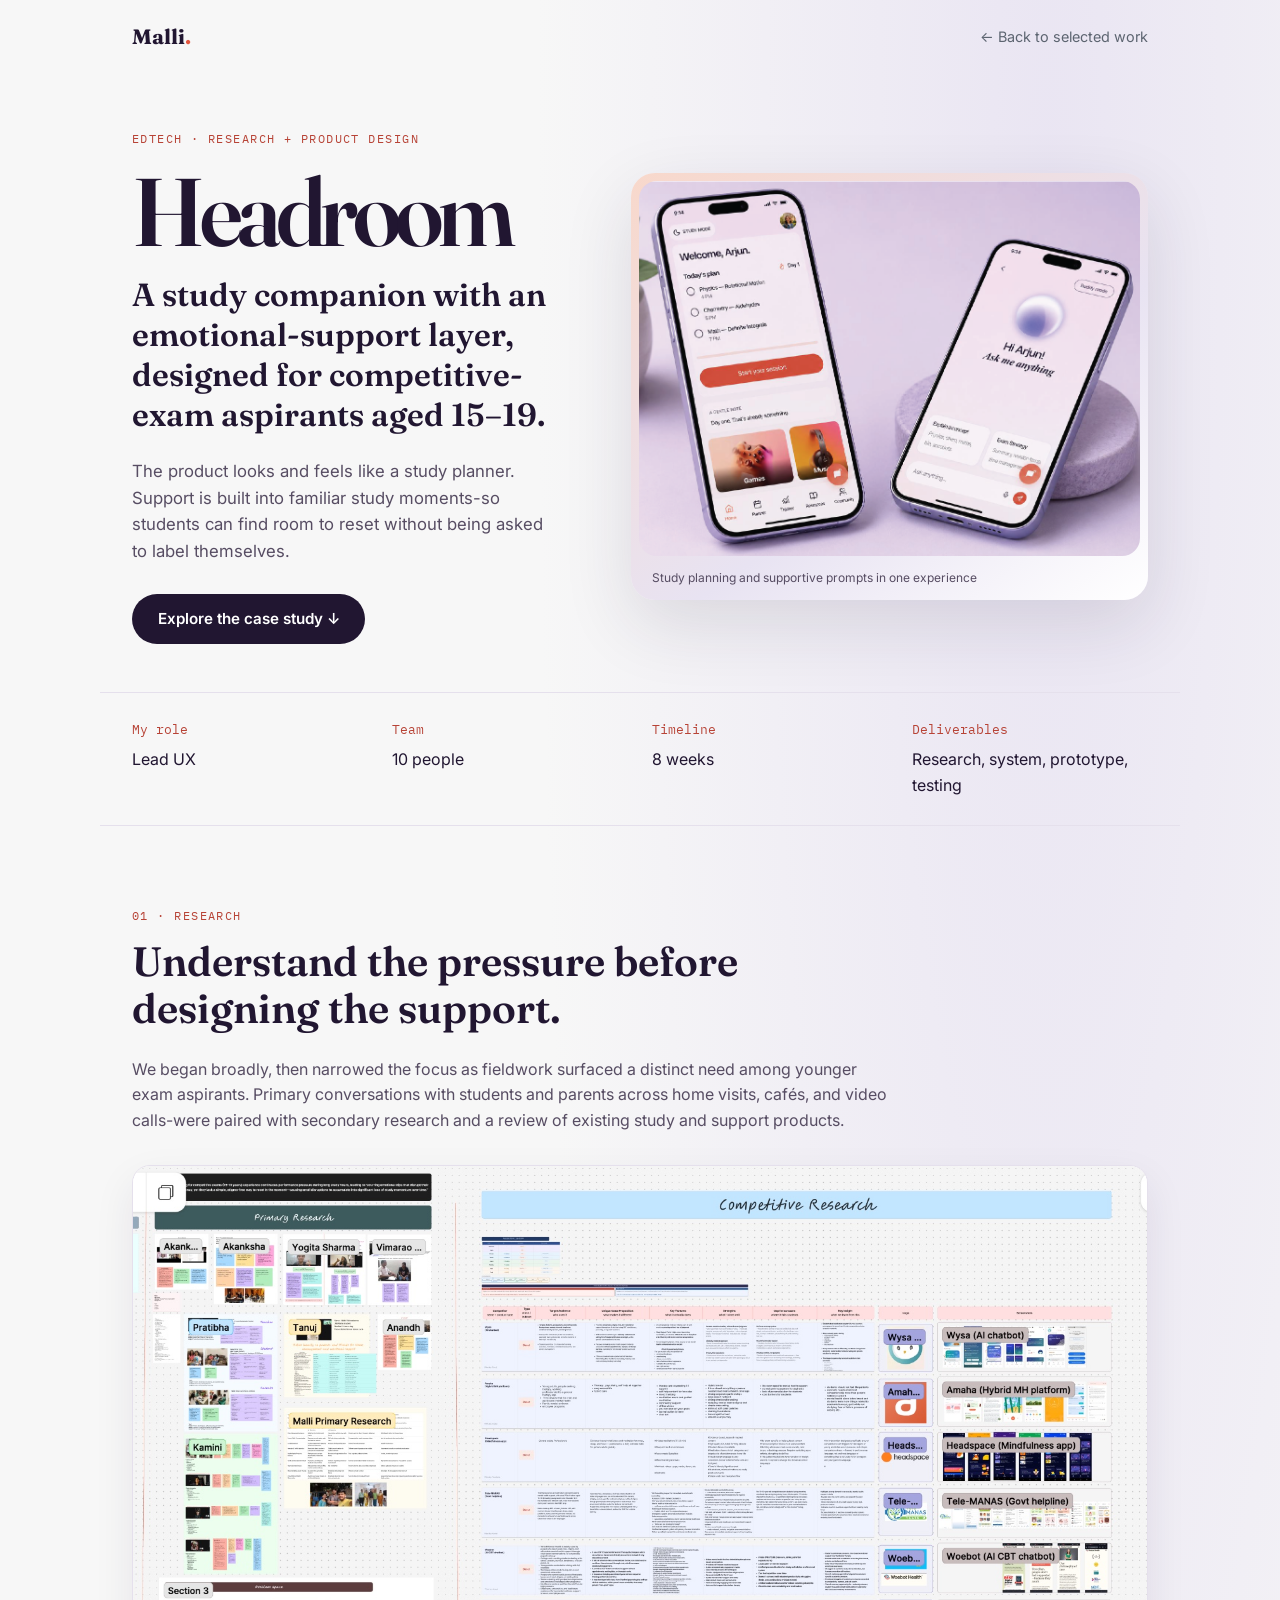
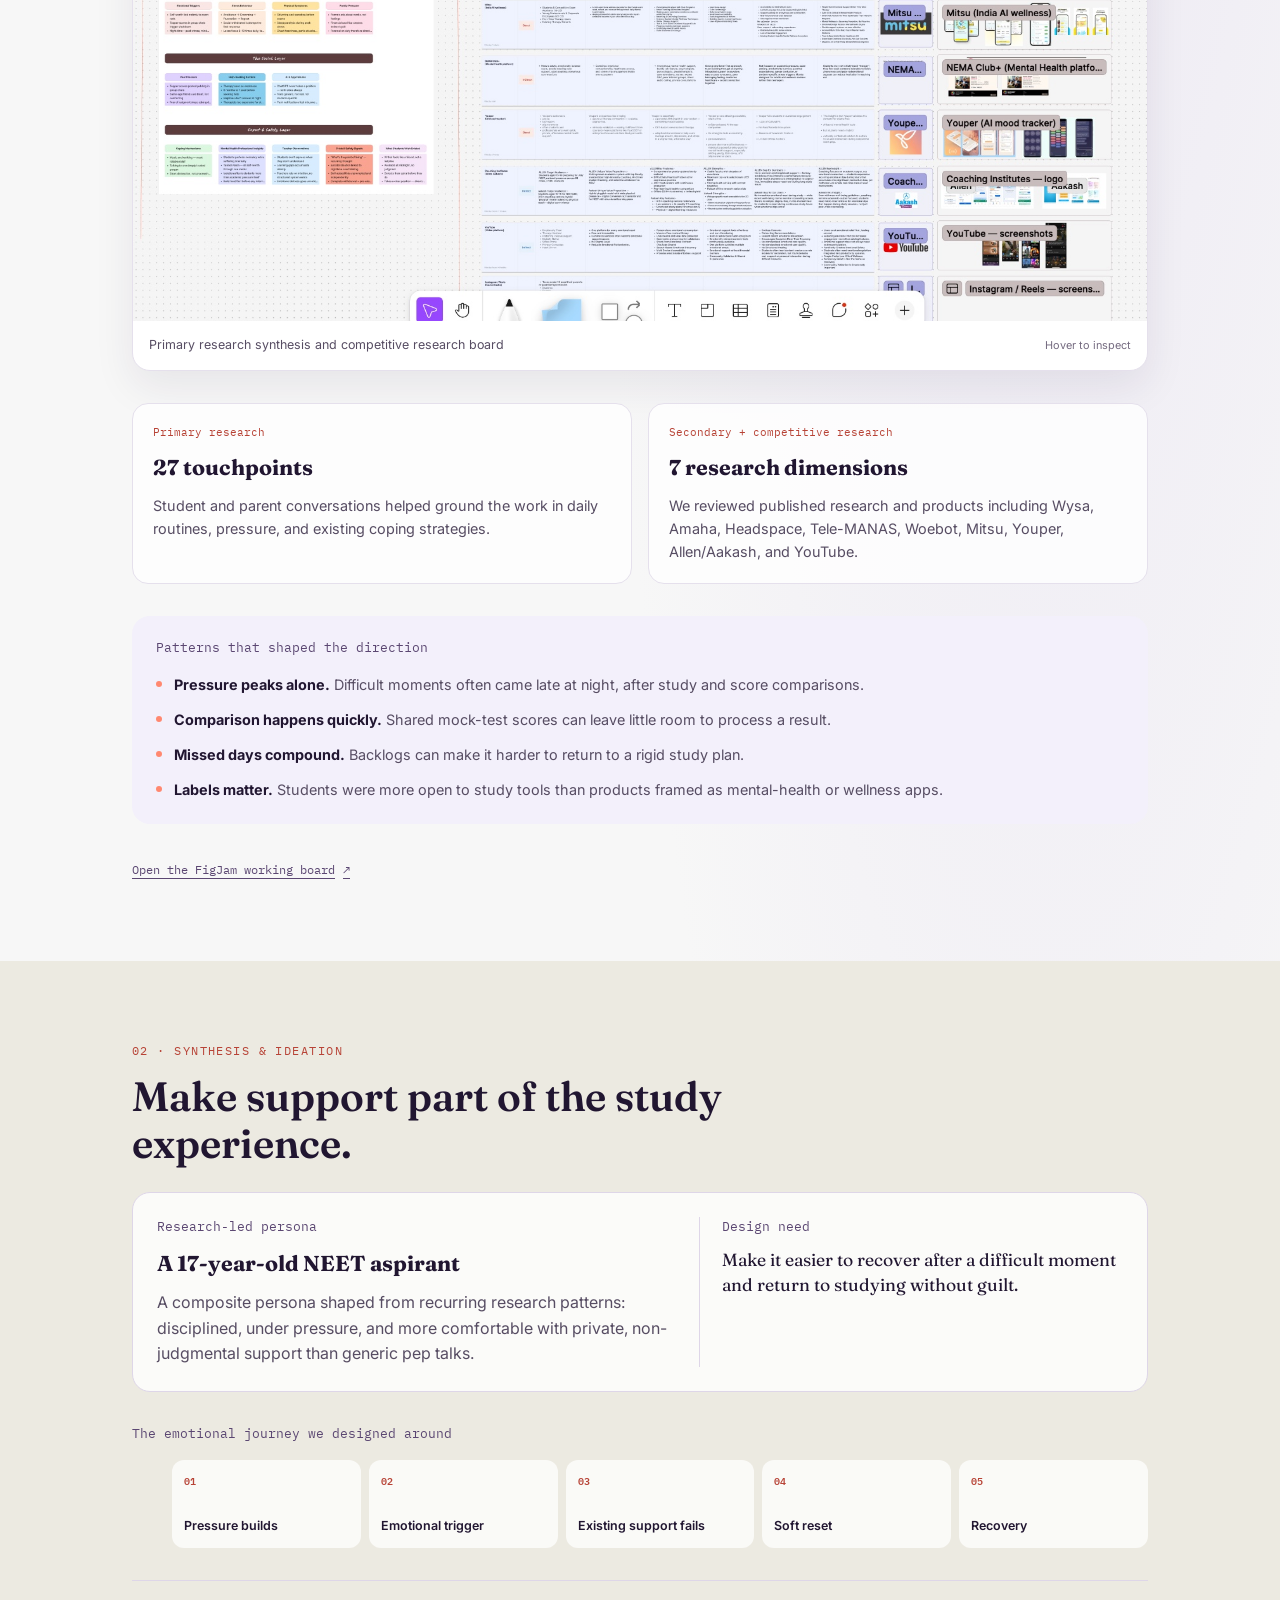
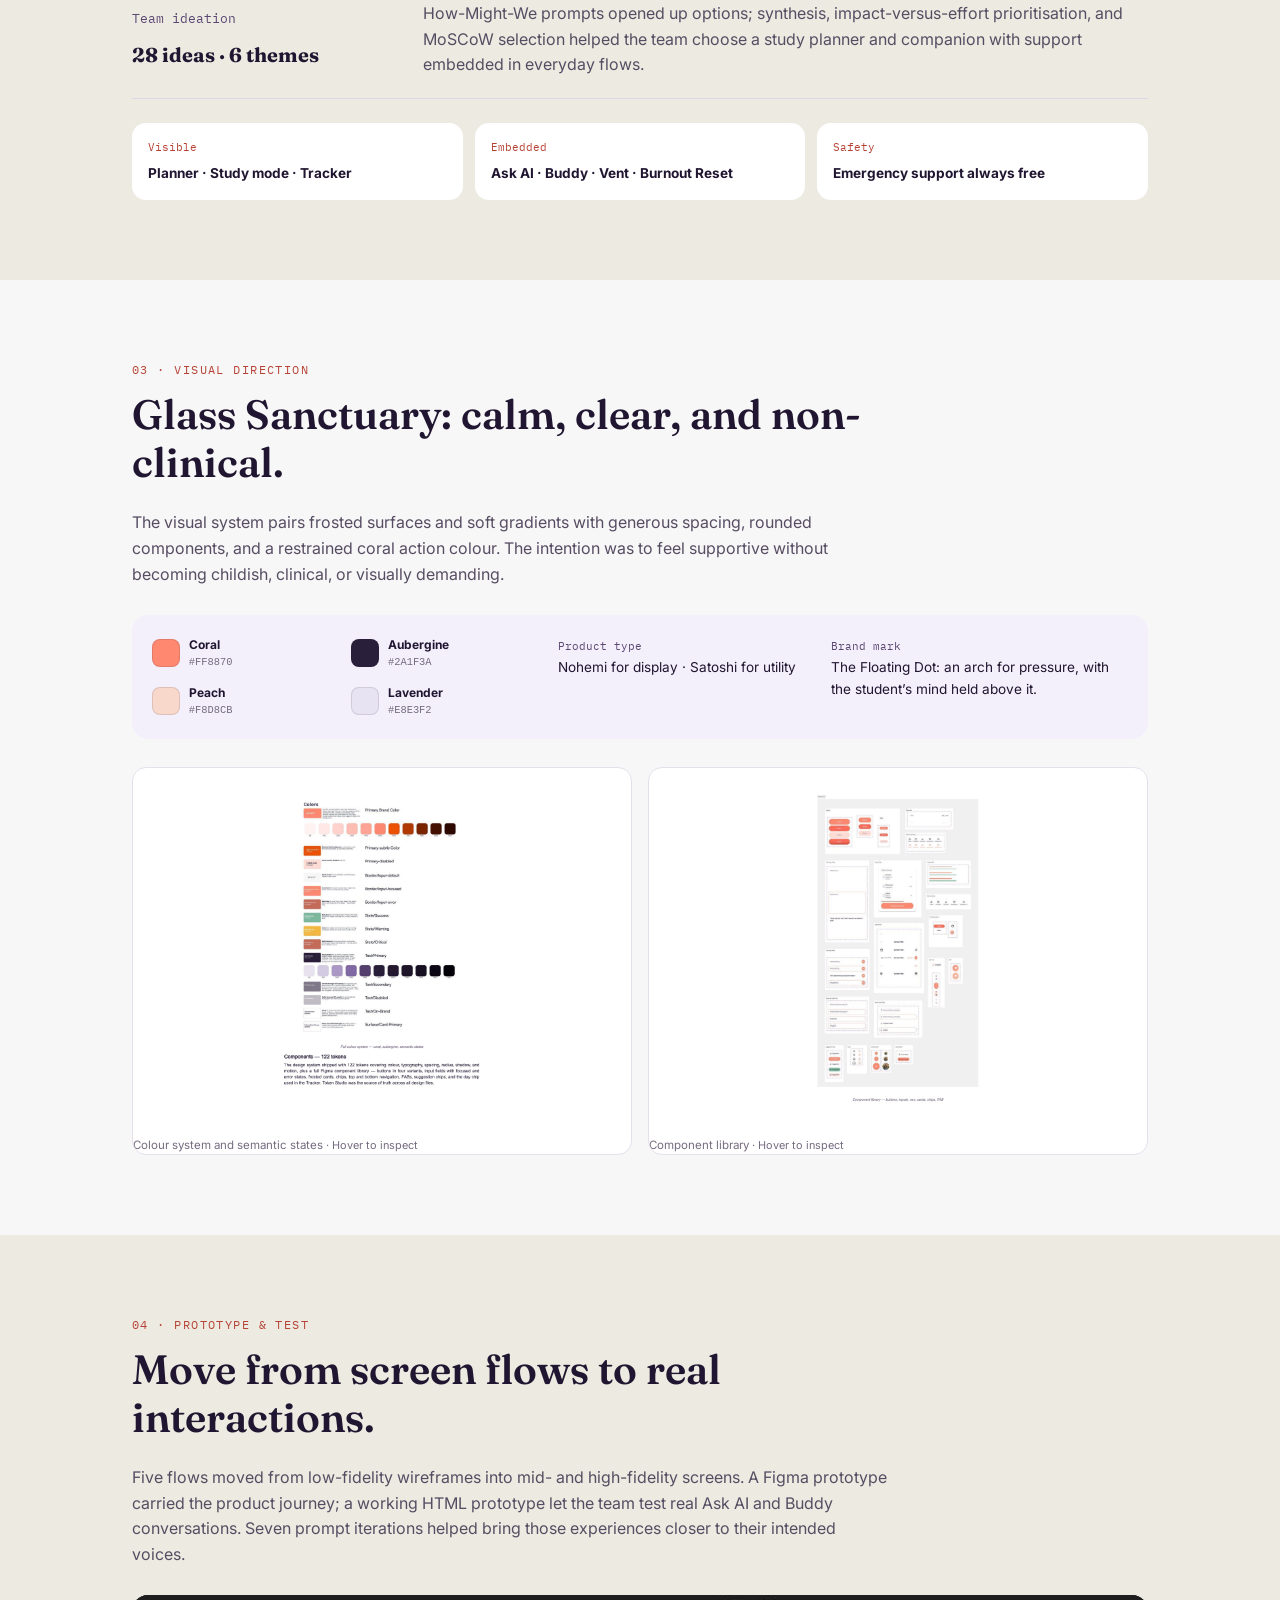
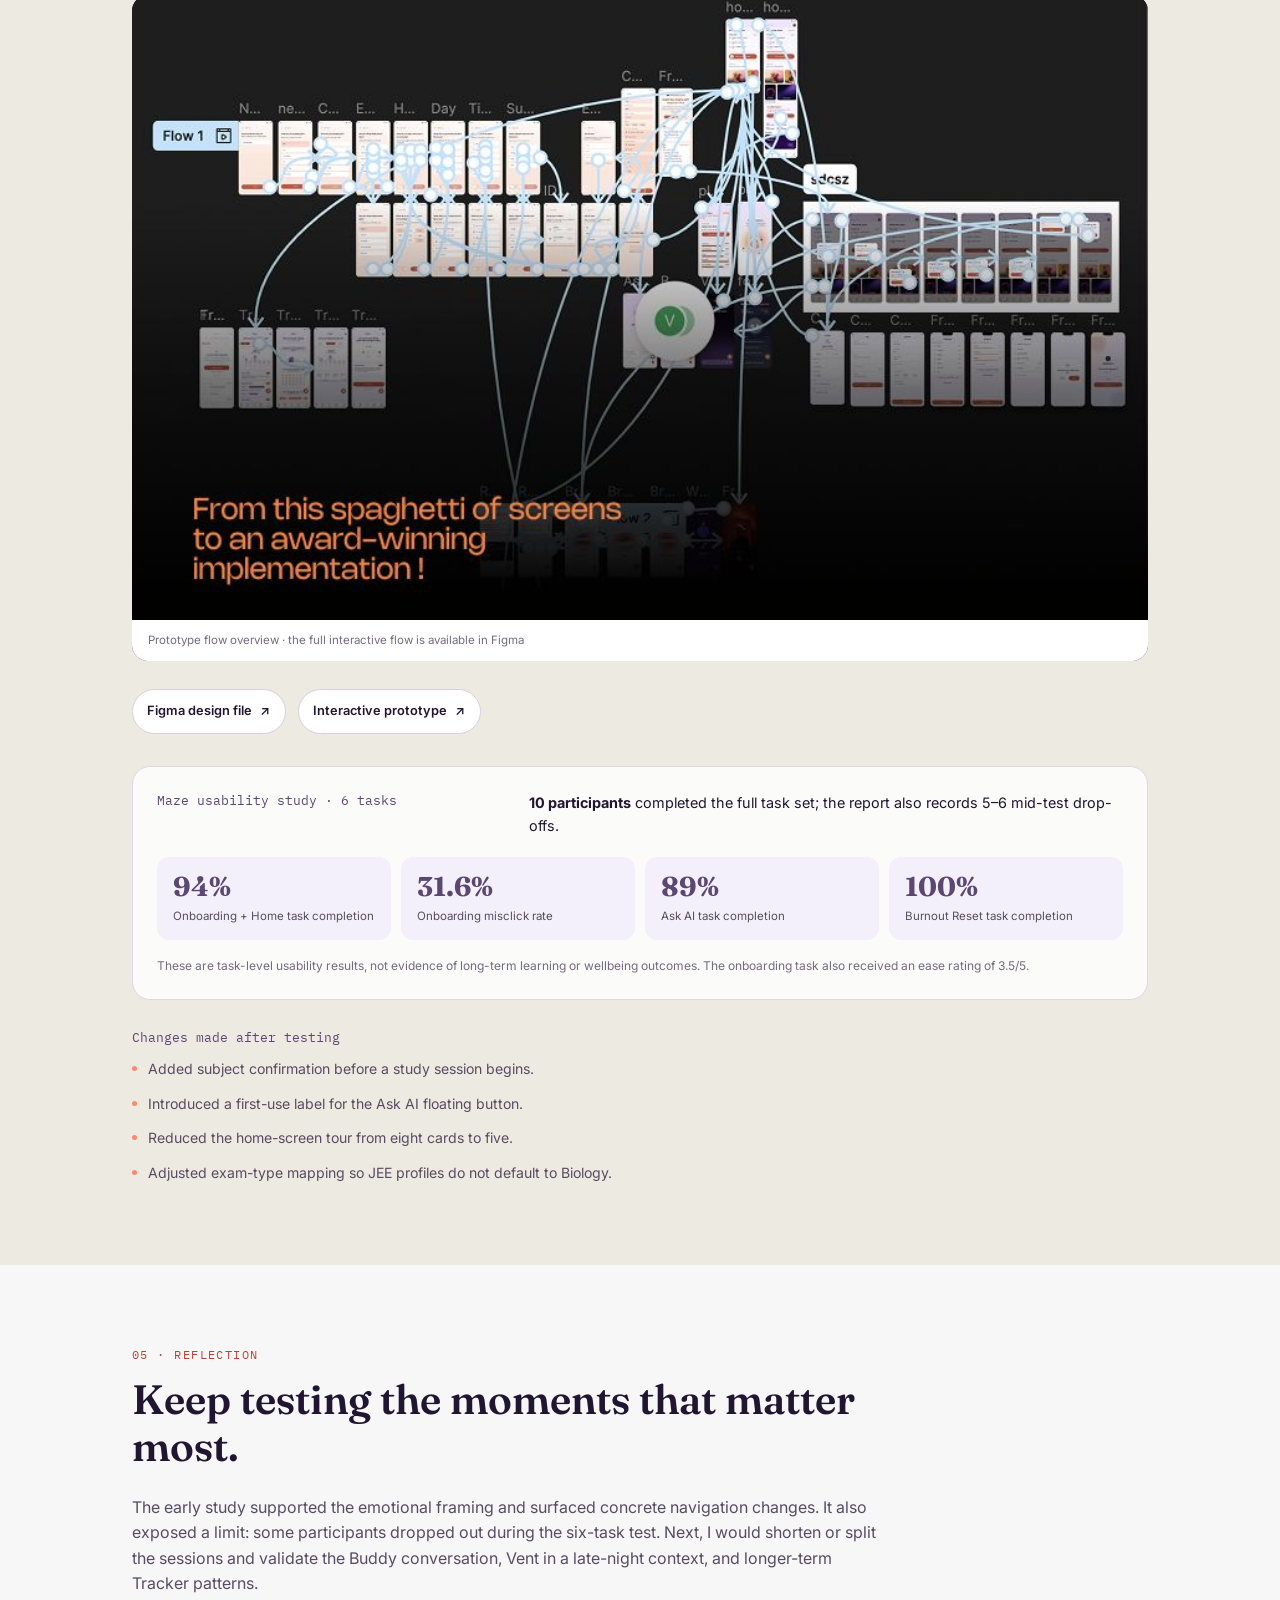
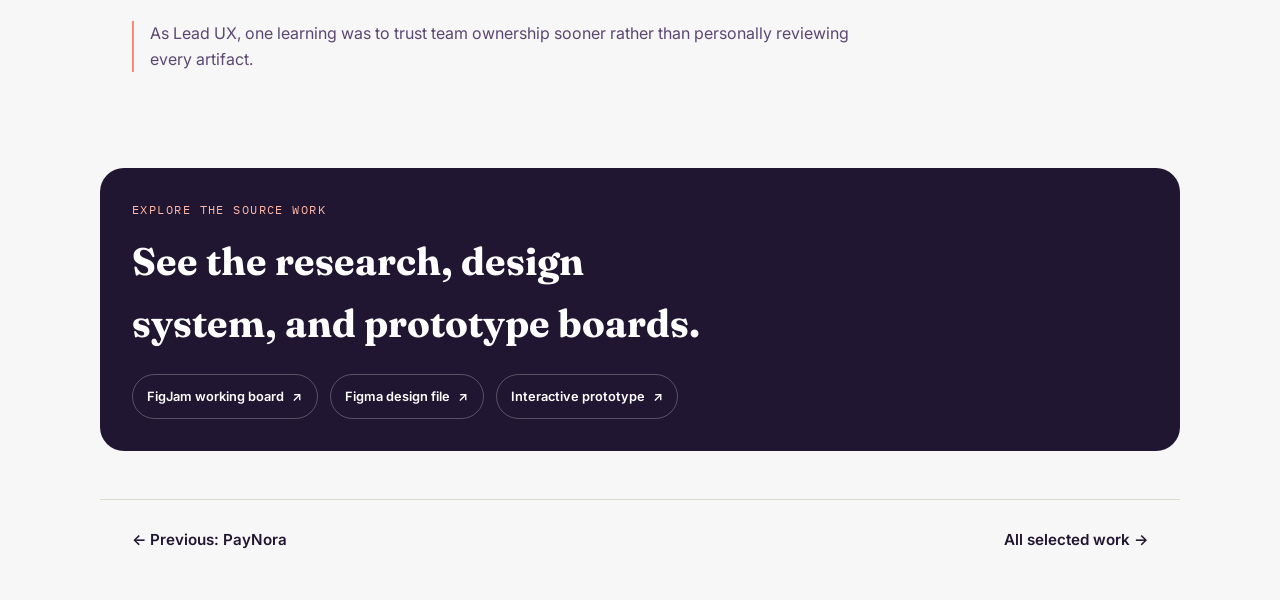
==== commit f401df5e: "fixed image hover" ====
--- a/headroom.html
+++ b/headroom.html
@@ -23,7 +23,7 @@
       <p class="eyebrow">EdTech · Research + Product Design</p>
       <h1>Headroom</h1>
       <p class="headroom-hero__statement">A study companion with an emotional-support layer, designed for competitive-exam aspirants aged 15–19.</p>
-      <p class="case-hero__intro">The product looks and feels like a study planner. Support is built into familiar study moments—so students can find room to reset without being asked to label themselves.</p>
+      <p class="case-hero__intro">The product looks and feels like a study planner. Support is built into familiar study moments-so students can find room to reset without being asked to label themselves.</p>
       <a class="btn btn--primary" href="#research">Explore the case study <span aria-hidden="true">↓</span></a>
     </div>
     <figure class="case-hero__image case-hero__image--headroom headroom-hero__image">
@@ -33,9 +33,9 @@
   </section>
 
   <section class="case-overview headroom-overview" aria-label="Project overview">
-    <div><p class="mono">My role</p><p>Captain &amp; Lead UX</p></div>
-    <div><p class="mono">Team</p><p>Signal Syndicate · 10 people</p></div>
-    <div><p class="mono">Timeline</p><p>8 weeks · June 2026</p></div>
+    <div><p class="mono">My role</p><p>Lead UX</p></div>
+    <div><p class="mono">Team</p><p>10 people</p></div>
+    <div><p class="mono">Timeline</p><p>8 weeks</p></div>
     <div><p class="mono">Deliverables</p><p>Research, system, prototype, testing</p></div>
   </section>
 
@@ -45,14 +45,12 @@
       <h2>Understand the pressure before designing the support.</h2>
     </div>
     <div class="case-section__body">
-      <p>We began broadly, then narrowed the focus as fieldwork surfaced a distinct need among younger exam aspirants. Primary conversations with students and parents—across home visits, cafés, and video calls—were paired with secondary research and a review of existing study and support products.</p>
+      <p>We began broadly, then narrowed the focus as fieldwork surfaced a distinct need among younger exam aspirants. Primary conversations with students and parents across home visits, cafés, and video calls-were paired with secondary research and a review of existing study and support products.</p>
       <figure class="headroom-research-board">
-        <a href="assets/headroom/research_headroom.jpeg" target="_blank" rel="noopener" aria-label="Open the full-size Headroom primary and competitive research board">
-          <img src="assets/headroom/research_headroom.jpeg" alt="Headroom research board showing primary research synthesis and a competitive research matrix" loading="lazy" decoding="async">
-        </a>
+        <img src="assets/headroom/research_headroom.jpeg" alt="Headroom research board showing primary research synthesis and a competitive research matrix" loading="lazy" decoding="async">
         <figcaption>
           <span>Primary research synthesis and competitive research board</span>
-          <a href="assets/headroom/research_headroom.jpeg" target="_blank" rel="noopener">View full-size board <span aria-hidden="true">↗</span></a>
+          <span class="headroom-image-hint">Hover to inspect</span>
         </figcaption>
       </figure>
       <div class="headroom-research-grid">
@@ -147,16 +145,12 @@
 
       <div class="headroom-visual-gallery">
         <figure>
-          <a href="assets/headroom/colour-system.jpg" target="_blank" rel="noopener">
-            <img src="assets/headroom/colour-system.jpg" alt="Exported page from the Headroom case-study document showing coral and aubergine colour tokens and semantic states" loading="lazy" decoding="async">
-          </a>
-          <figcaption>Colour system and semantic states · Open image</figcaption>
+          <img src="assets/headroom/colour-system.jpg" alt="Exported page from the Headroom case-study document showing coral and aubergine colour tokens and semantic states" loading="lazy" decoding="async">
+          <figcaption>Colour system and semantic states <span class="headroom-image-hint">· Hover to inspect</span></figcaption>
         </figure>
         <figure>
-          <a href="assets/headroom/components.jpg" target="_blank" rel="noopener">
-            <img src="assets/headroom/components.jpg" alt="Exported Headroom component library showing buttons, cards, navigation, inputs, chips, and progress elements" loading="lazy" decoding="async">
-          </a>
-          <figcaption>Component library · Open image</figcaption>
+          <img src="assets/headroom/components.jpg" alt="Exported Headroom component library showing buttons, cards, navigation, inputs, chips, and progress elements" loading="lazy" decoding="async">
+          <figcaption>Component library <span class="headroom-image-hint">· Hover to inspect</span></figcaption>
         </figure>
       </div>
     </div>
@@ -211,7 +205,7 @@
     </div>
     <div class="case-section__body">
       <p>The early study supported the emotional framing and surfaced concrete navigation changes. It also exposed a limit: some participants dropped out during the six-task test. Next, I would shorten or split the sessions and validate the Buddy conversation, Vent in a late-night context, and longer-term Tracker patterns.</p>
-      <p class="headroom-reflection__note">As Captain and Lead UX, one learning was to trust team ownership sooner rather than personally reviewing every artifact.</p>
+      <p class="headroom-reflection__note">As Lead UX, one learning was to trust team ownership sooner rather than personally reviewing every artifact.</p>
     </div>
   </section>
 
--- a/style.css
+++ b/style.css
@@ -1,14 +1,14 @@
 /* ==========================================================
-   TOKENS — change these to re-theme the whole site
+   TOKENS - change these to re-theme the whole site
    ========================================================== */
 :root {
   --bg:        #F5F4EF;   /* warm paper background */
   --bg-alt:    #ECEAE1;   /* slightly deeper panel background */
   --ink:       #1C2027;   /* near-black text */
   --muted:     #5C6470;   /* secondary text */
-  --violet:    #5B3A8E;   /* primary accent — from Headroom's calm palette */
+  --violet:    #5B3A8E;   /* primary accent - from Headroom's calm palette */
   --violet-soft: #ECE5F6;
-  --coral:     #E4573F;   /* secondary accent — from PayNora's warmth */
+  --coral:     #E4573F;   /* secondary accent - from PayNora's warmth */
   --coral-soft: #FBE7E1;
   --line:      #DDDACF;   /* hairline borders */
   --white:     #FFFFFF;
--- a/headroom.css
+++ b/headroom.css
@@ -175,15 +175,11 @@
   box-shadow: 0 16px 40px rgba(42, 31, 58, 0.08);
 }
 
-.headroom-research-board > a {
-  display: block;
-  background: #F7F7F7;
-}
-
 .headroom-research-board img {
   display: block;
   width: 100%;
   height: auto;
+  transition: transform 0.35s ease;
 }
 
 .headroom-research-board figcaption {
@@ -196,23 +192,9 @@
   font-size: 0.78rem;
 }
 
-.headroom-research-board figcaption a {
-  flex: 0 0 auto;
-  color: #5B4772;
-  font-family: var(--font-mono);
+.headroom-image-hint {
+  color: #756B80;
   font-size: 0.68rem;
-  text-decoration: underline;
-  text-underline-offset: 3px;
-}
-
-.headroom-research-board figcaption a:hover {
-  color: #B74336;
-}
-
-.headroom-research-board > a:focus-visible,
-.headroom-research-board figcaption a:focus-visible {
-  outline: 2px solid #5B4772;
-  outline-offset: -3px;
 }
 
 .headroom-insights {
@@ -452,8 +434,7 @@
   margin: 0;
 }
 
-.headroom-visual-gallery a {
-  display: block;
+.headroom-visual-gallery figure {
   overflow: hidden;
   border: 1px solid #E5E0EC;
   border-radius: 14px;
@@ -466,6 +447,7 @@
   height: 360px;
   object-fit: contain;
   object-position: center;
+  transition: transform 0.35s ease;
 }
 
 .headroom-visual-gallery figcaption,
@@ -524,11 +506,6 @@
 
 .headroom-prototype-links a:focus-visible,
 .headroom-text-link:focus-visible,
-.headroom-visual-gallery a:focus-visible {
-  outline: 2px solid #5B4772;
-  outline-offset: 3px;
-}
-
 .headroom-test-results {
   margin-top: 2rem;
   padding: 1.5rem;
@@ -706,6 +683,18 @@
   }
 }
 
+.headroom-research-board:hover img,
+.headroom-visual-gallery figure:hover img {
+  transform: scale(1.035);
+}
+
+@media (prefers-reduced-motion: reduce) {
+  .headroom-research-board img,
+  .headroom-visual-gallery img {
+    transition: none;
+  }
+}
+
 @media (max-width: 540px) {
   .headroom-hero {
     padding-top: 2rem;
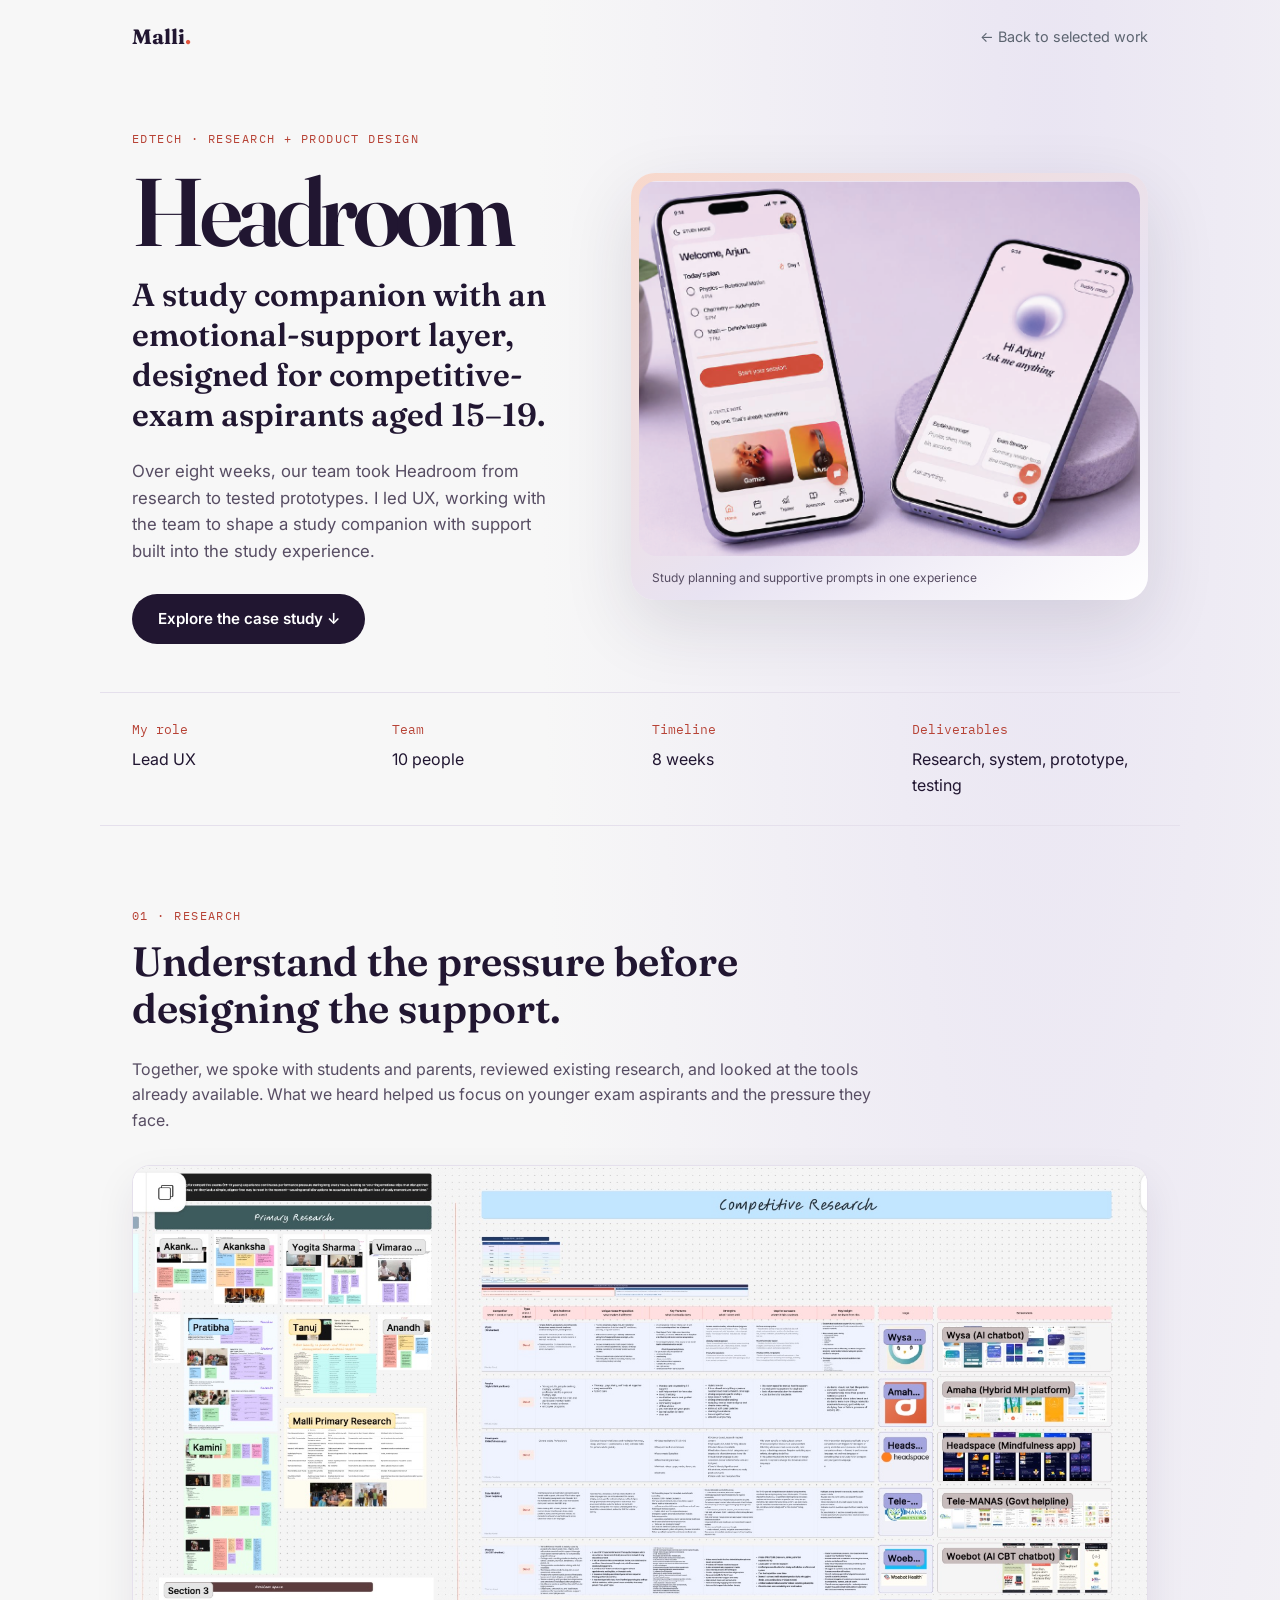
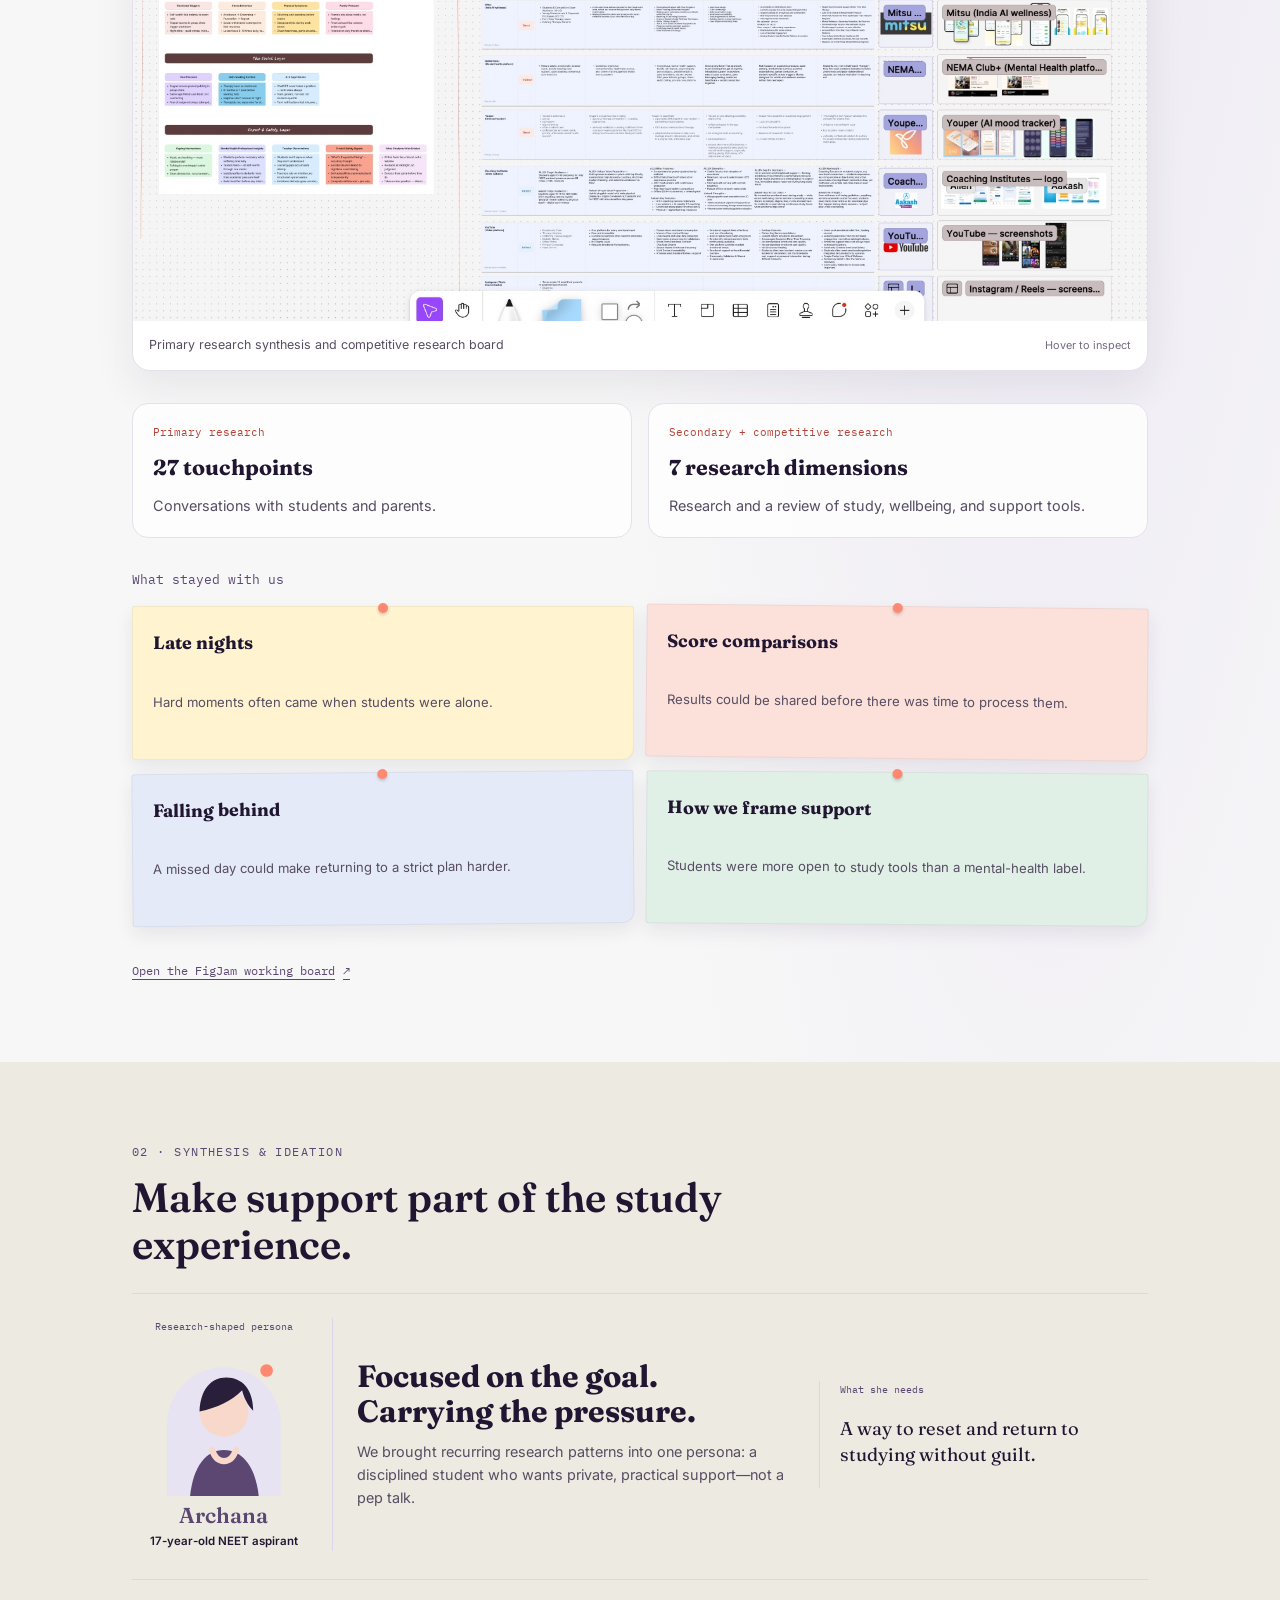
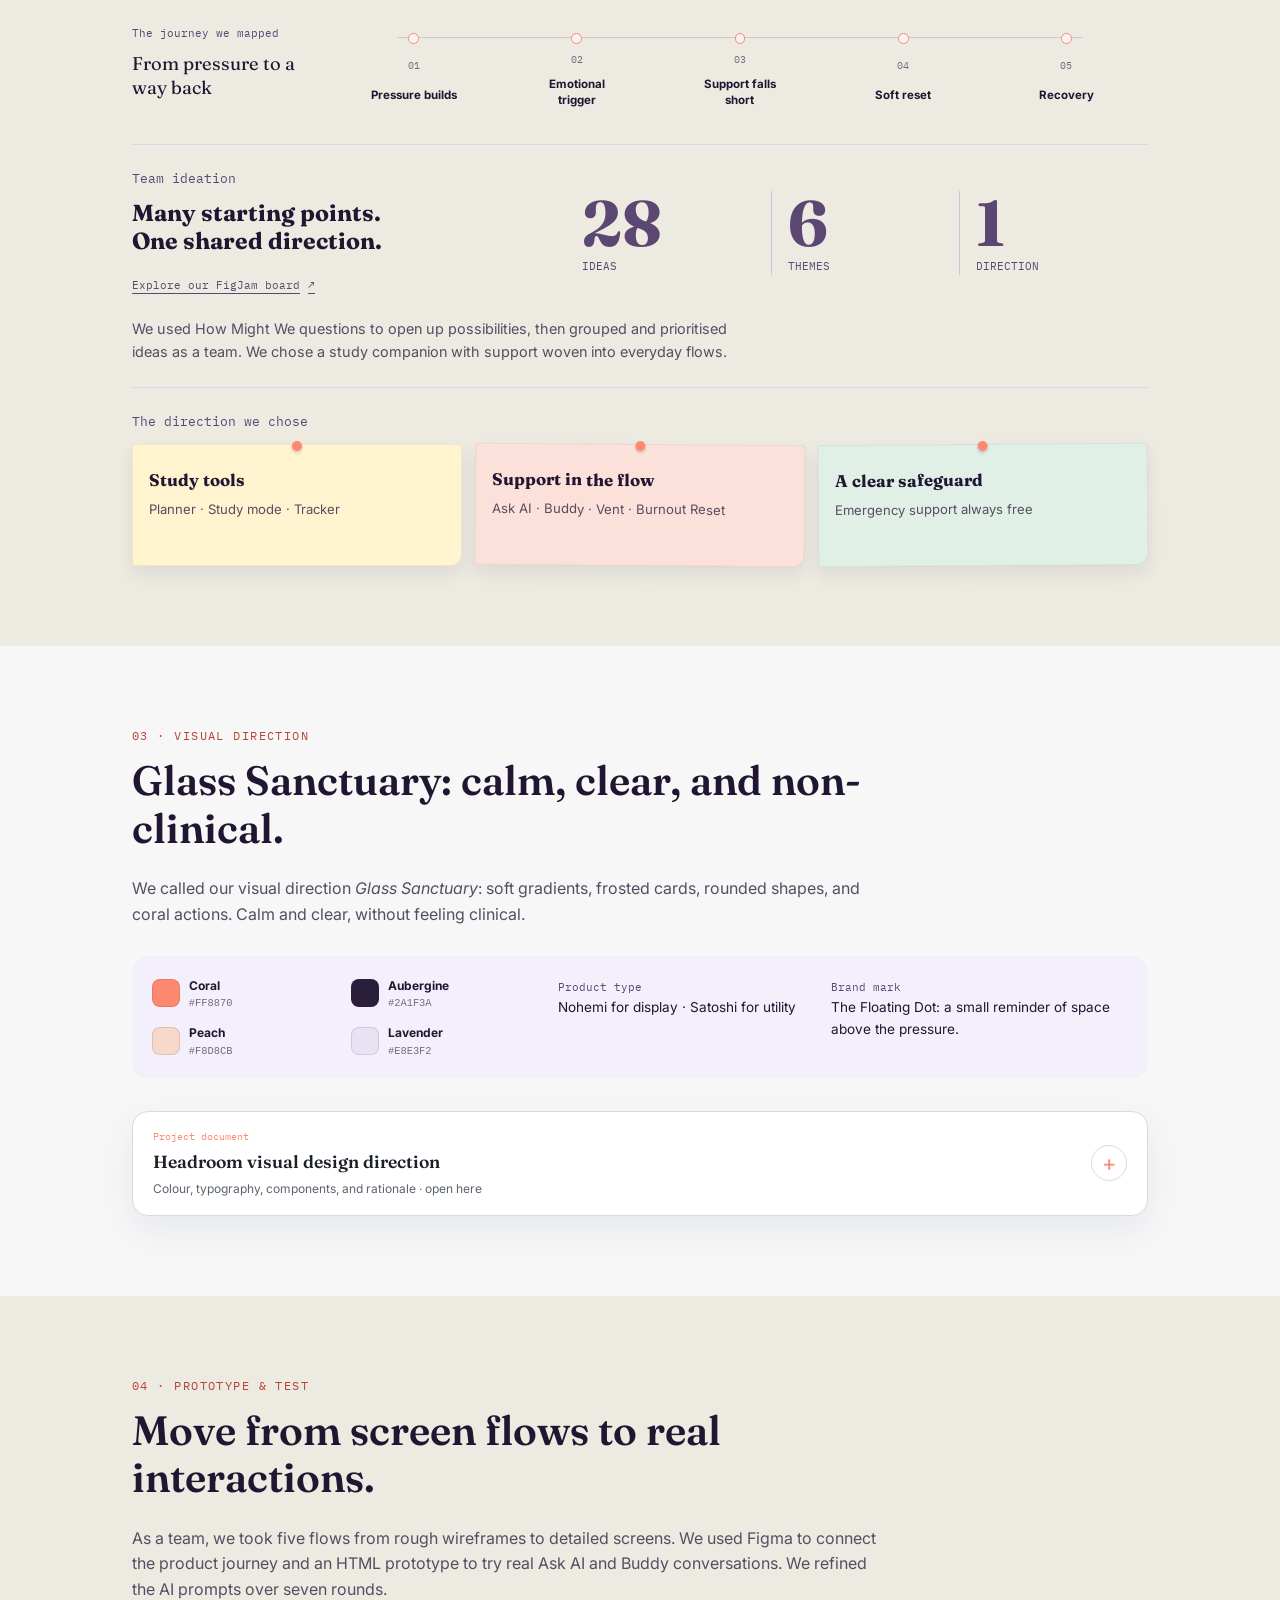
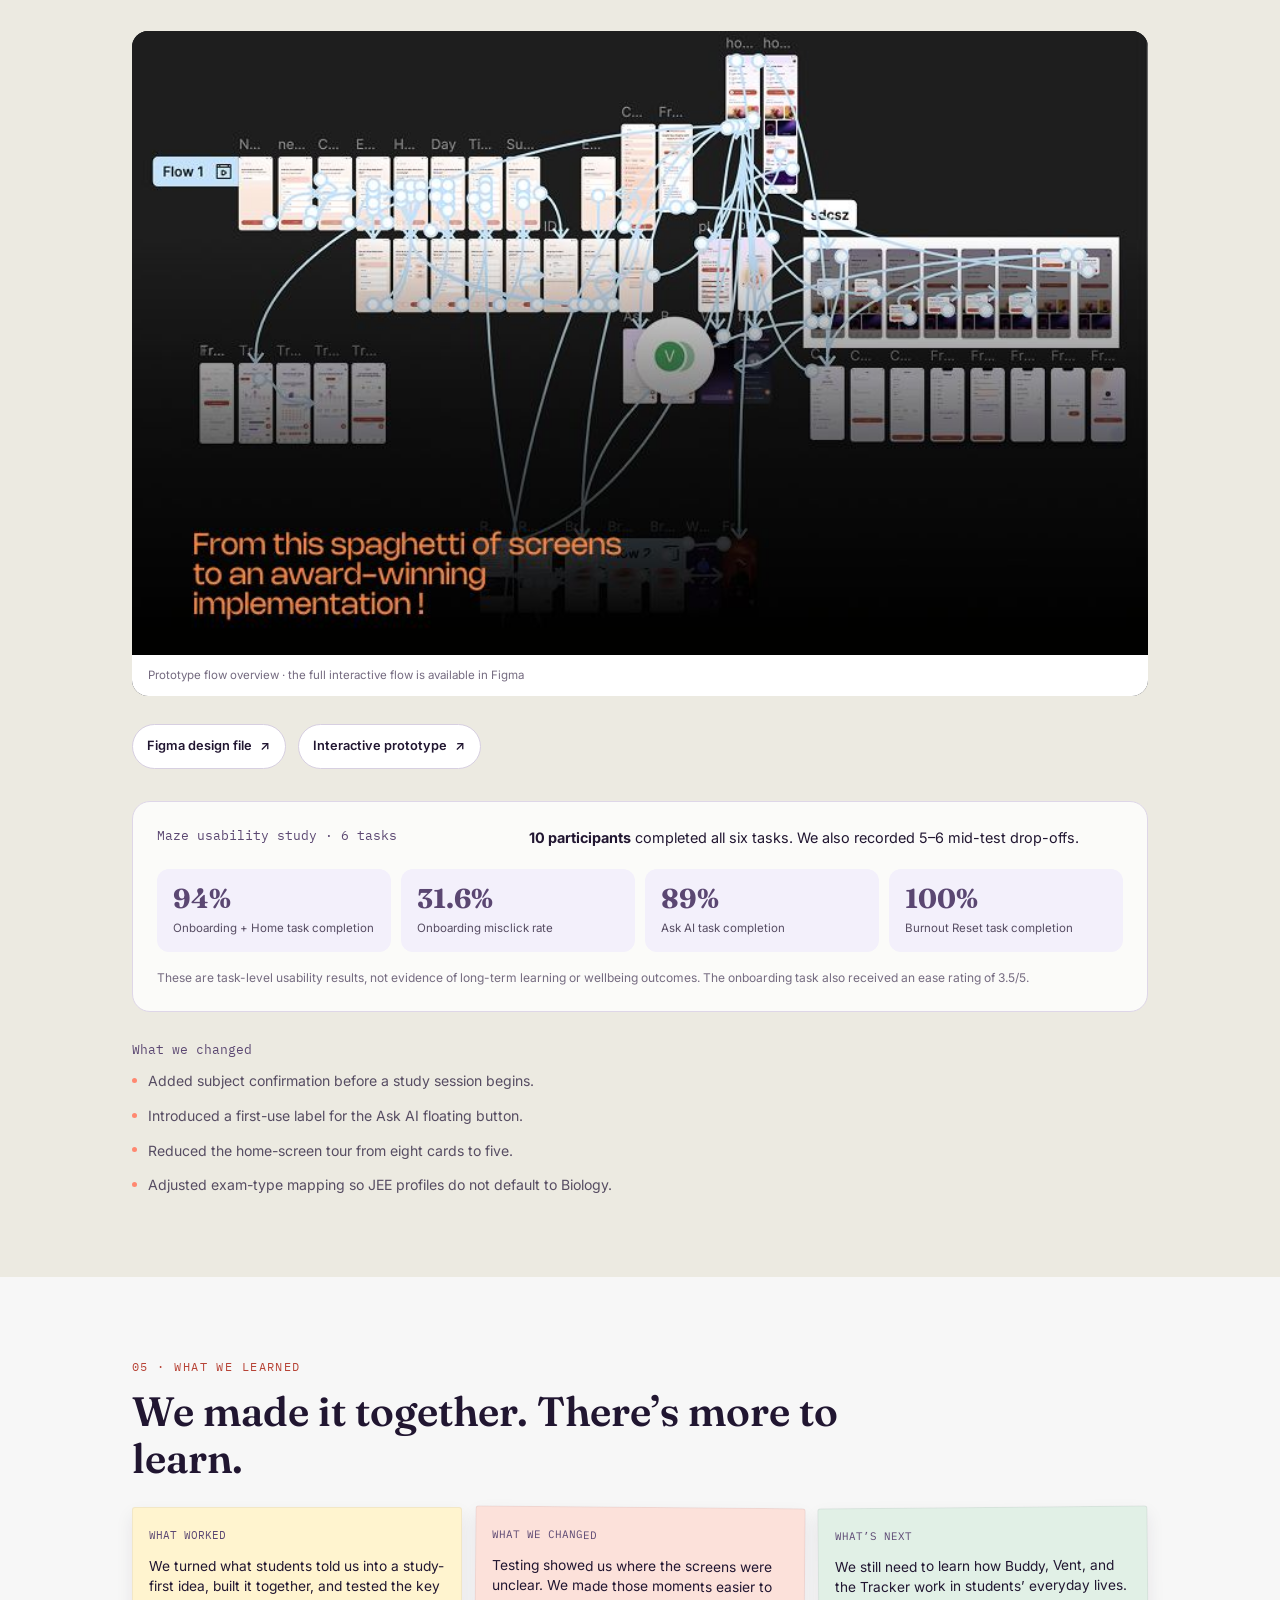
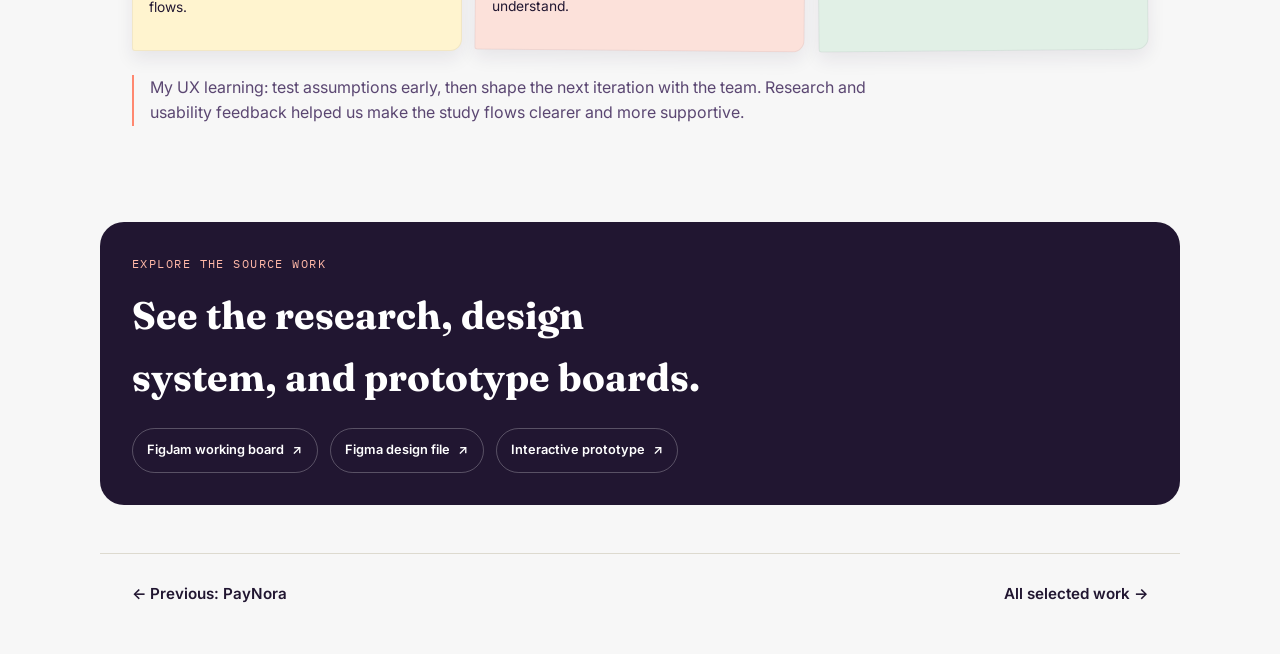
==== commit fdf5b74b: "Organize and update portfolio case studies Co-authored-by: Copilot <223556219+Copilot@users.noreply." ====
--- a/headroom.html
+++ b/headroom.html
@@ -7,9 +7,9 @@
 <meta name="description" content="How research, a study-first concept, and the Glass Sanctuary design system shaped Headroom, a support layer for competitive-exam students.">
 <link rel="preconnect" href="https://fonts.googleapis.com">
 <link href="https://fonts.googleapis.com/css2?family=Fraunces:opsz,wght@9..144,400;9..144,600;9..144,700&family=Inter:wght@400;500;600&family=IBM+Plex+Mono:wght@500&display=swap" rel="stylesheet">
-<link rel="stylesheet" href="style.css">
-<link rel="stylesheet" href="case-study.css">
-<link rel="stylesheet" href="headroom.css">
+<link rel="stylesheet" href="styles/style.css">
+<link rel="stylesheet" href="styles/case-study.css">
+<link rel="stylesheet" href="styles/headroom.css">
 </head>
 <body class="case-study case-study--headroom">
 <header class="nav case-nav">
@@ -23,11 +23,11 @@
       <p class="eyebrow">EdTech · Research + Product Design</p>
       <h1>Headroom</h1>
       <p class="headroom-hero__statement">A study companion with an emotional-support layer, designed for competitive-exam aspirants aged 15–19.</p>
-      <p class="case-hero__intro">The product looks and feels like a study planner. Support is built into familiar study moments-so students can find room to reset without being asked to label themselves.</p>
+      <p class="case-hero__intro">Over eight weeks, our team took Headroom from research to tested prototypes. I led UX, working with the team to shape a study companion with support built into the study experience.</p>
       <a class="btn btn--primary" href="#research">Explore the case study <span aria-hidden="true">↓</span></a>
     </div>
     <figure class="case-hero__image case-hero__image--headroom headroom-hero__image">
-      <img src="assets/headroom.png" alt="Headroom study companion app shown on two smartphones" fetchpriority="high">
+      <img src="assets/images/headroom/headroom.png" alt="Headroom study companion app shown on two smartphones" fetchpriority="high">
       <figcaption>Study planning and supportive prompts in one experience</figcaption>
     </figure>
   </section>
@@ -45,9 +45,9 @@
       <h2>Understand the pressure before designing the support.</h2>
     </div>
     <div class="case-section__body">
-      <p>We began broadly, then narrowed the focus as fieldwork surfaced a distinct need among younger exam aspirants. Primary conversations with students and parents across home visits, cafés, and video calls-were paired with secondary research and a review of existing study and support products.</p>
+      <p>Together, we spoke with students and parents, reviewed existing research, and looked at the tools already available. What we heard helped us focus on younger exam aspirants and the pressure they face.</p>
       <figure class="headroom-research-board">
-        <img src="assets/headroom/research_headroom.jpeg" alt="Headroom research board showing primary research synthesis and a competitive research matrix" loading="lazy" decoding="async">
+        <img src="assets/images/headroom/research_headroom.jpeg" alt="Headroom research board showing primary research synthesis and a competitive research matrix" loading="lazy" decoding="async">
         <figcaption>
           <span>Primary research synthesis and competitive research board</span>
           <span class="headroom-image-hint">Hover to inspect</span>
@@ -57,22 +57,22 @@
         <article class="headroom-research-card">
           <p class="mono">Primary research</p>
           <strong>27 touchpoints</strong>
-          <p>Student and parent conversations helped ground the work in daily routines, pressure, and existing coping strategies.</p>
+          <p>Conversations with students and parents.</p>
         </article>
         <article class="headroom-research-card">
           <p class="mono">Secondary + competitive research</p>
           <strong>7 research dimensions</strong>
-          <p>We reviewed published research and products including Wysa, Amaha, Headspace, Tele-MANAS, Woebot, Mitsu, Youper, Allen/Aakash, and YouTube.</p>
+          <p>Research and a review of study, wellbeing, and support tools.</p>
         </article>
       </div>
 
       <div class="headroom-insights">
-        <p class="mono">Patterns that shaped the direction</p>
+        <p class="mono">What stayed with us</p>
         <ul>
-          <li><strong>Pressure peaks alone.</strong> Difficult moments often came late at night, after study and score comparisons.</li>
-          <li><strong>Comparison happens quickly.</strong> Shared mock-test scores can leave little room to process a result.</li>
-          <li><strong>Missed days compound.</strong> Backlogs can make it harder to return to a rigid study plan.</li>
-          <li><strong>Labels matter.</strong> Students were more open to study tools than products framed as mental-health or wellness apps.</li>
+          <li><button class="headroom-insight-note" type="button" data-sticky-note aria-pressed="false"><strong>Late nights</strong><span>Hard moments often came when students were alone.</span></button></li>
+          <li><button class="headroom-insight-note" type="button" data-sticky-note aria-pressed="false"><strong>Score comparisons</strong><span>Results could be shared before there was time to process them.</span></button></li>
+          <li><button class="headroom-insight-note" type="button" data-sticky-note aria-pressed="false"><strong>Falling behind</strong><span>A missed day could make returning to a strict plan harder.</span></button></li>
+          <li><button class="headroom-insight-note" type="button" data-sticky-note aria-pressed="false"><strong>How we frame support</strong><span>Students were more open to study tools than a mental-health label.</span></button></li>
         </ul>
       </div>
 
@@ -80,47 +80,71 @@
     </div>
   </section>
 
-  <section class="case-section case-section--tinted headroom-section">
+  <section class="case-section case-section--tinted headroom-section headroom-synthesis">
     <div class="case-section__heading">
       <p class="eyebrow">02 · Synthesis &amp; ideation</p>
       <h2>Make support part of the study experience.</h2>
     </div>
     <div class="case-section__body">
       <div class="headroom-persona">
-        <div>
-          <p class="mono">Research-led persona</p>
-          <h3>A 17-year-old NEET aspirant</h3>
-          <p>A composite persona shaped from recurring research patterns: disciplined, under pressure, and more comfortable with private, non-judgmental support than generic pep talks.</p>
+        <div class="headroom-persona__profile">
+          <p class="mono">Research-shaped persona</p>
+          <svg class="headroom-persona__portrait" viewBox="0 0 180 190" role="img" aria-label="Illustration representing Archana, a student persona shaped by research" xmlns="http://www.w3.org/2000/svg">
+            <path d="M18 190v-91a72 72 0 0 1 144 0v91Z" fill="#E8E3F2"/>
+            <circle cx="90" cy="84" r="31" fill="#F8D8CB"/>
+            <path d="M59 83c1-27 14-43 34-43 20 0 34 15 34 42-7-7-12-17-14-26-14 14-31 22-54 27Z" fill="#2A1F3A"/>
+            <path d="M47 190c4-37 20-58 43-58s40 21 44 58Z" fill="#5B4772"/>
+            <path d="M75 132c3 9 8 14 15 14s12-5 15-14" fill="none" stroke="#F8D8CB" stroke-width="8" stroke-linecap="round"/>
+            <circle cx="144" cy="31" r="8" fill="#FF8870"/>
+          </svg>
+          <p class="headroom-persona__name">Archana</p>
+          <p class="headroom-persona__cohort">17-year-old NEET aspirant</p>
+        </div>
+        <div class="headroom-persona__story">
+          <h3>Focused on the goal. Carrying the pressure.</h3>
+          <p>We brought recurring research patterns into one persona: a disciplined student who wants private, practical support—not a pep talk.</p>
         </div>
         <div class="headroom-persona__need">
-          <p class="mono">Design need</p>
-          <p>Make it easier to recover after a difficult moment and return to studying without guilt.</p>
+          <p class="mono">What she needs</p>
+          <p>A way to reset and return to studying without guilt.</p>
         </div>
       </div>
 
       <div class="headroom-journey">
-        <p class="mono">The emotional journey we designed around</p>
-        <ol>
-          <li>Pressure builds</li>
-          <li>Emotional trigger</li>
-          <li>Existing support fails</li>
-          <li>Soft reset</li>
-          <li>Recovery</li>
+        <div class="headroom-journey__heading">
+          <p class="mono">The journey we mapped</p>
+          <p>From pressure to a way back</p>
+        </div>
+        <ol aria-label="Student journey from pressure to recovery">
+          <li><span>01</span><strong>Pressure builds</strong></li>
+          <li><span>02</span><strong>Emotional trigger</strong></li>
+          <li><span>03</span><strong>Support falls short</strong></li>
+          <li><span>04</span><strong>Soft reset</strong></li>
+          <li><span>05</span><strong>Recovery</strong></li>
         </ol>
       </div>
 
       <div class="headroom-ideation">
-        <div>
+        <div class="headroom-ideation__intro">
           <p class="mono">Team ideation</p>
-          <strong>28 ideas · 6 themes</strong>
-        </div>
-        <p>How-Might-We prompts opened up options; synthesis, impact-versus-effort prioritisation, and MoSCoW selection helped the team choose a study planner and companion with support embedded in everyday flows.</p>
+          <h3>Many starting points.<br>One shared direction.</h3>
+          <a class="headroom-text-link" href="https://www.figma.com/board/ZTZ3QDs0jjNj9oM6H3CSIi/Hackathon-8.0_Team-4?node-id=0-1&amp;t=BGnzFMFSDFkmw7IO-1" target="_blank" rel="noopener">Explore our FigJam board <span aria-hidden="true">↗</span></a>
+        </div>
+        <ol class="headroom-ideation__sequence" aria-label="28 ideas grouped into 6 themes to shape one product direction">
+          <li><strong>28</strong><span>ideas</span></li>
+          <li><strong>6</strong><span>themes</span></li>
+          <li><strong>1</strong><span>direction</span></li>
+        </ol>
+        <p class="headroom-ideation__summary">We used How Might We questions to open up possibilities, then grouped and prioritised ideas as a team. We chose a study companion with support woven into everyday flows.</p>
       </div>
 
       <div class="headroom-product-model">
-        <div><span>Visible</span><strong>Planner · Study mode · Tracker</strong></div>
-        <div><span>Embedded</span><strong>Ask AI · Buddy · Vent · Burnout Reset</strong></div>
-        <div><span>Safety</span><strong>Emergency support always free</strong></div>
+        <p class="mono">The direction we chose</p>
+        <ul class="headroom-direction-notes">
+          <li><button type="button" data-sticky-note aria-pressed="false"><strong>Study tools</strong><span>Planner · Study mode · Tracker</span></button></li>
+          <li><button type="button" data-sticky-note aria-pressed="false"><strong>Support in the flow</strong><span>Ask AI · Buddy · Vent · Burnout Reset</span></button></li>
+          <li><button type="button" data-sticky-note aria-pressed="false"><strong>A clear safeguard</strong><span>Emergency support always free</span></button></li>
+        </ul>
       </div>
     </div>
   </section>
@@ -131,7 +155,7 @@
       <h2>Glass Sanctuary: calm, clear, and non-clinical.</h2>
     </div>
     <div class="case-section__body">
-      <p>The visual system pairs frosted surfaces and soft gradients with generous spacing, rounded components, and a restrained coral action colour. The intention was to feel supportive without becoming childish, clinical, or visually demanding.</p>
+      <p>We called our visual direction <em>Glass Sanctuary</em>: soft gradients, frosted cards, rounded shapes, and coral actions. Calm and clear, without feeling clinical.</p>
       <div class="headroom-brand-notes">
         <div class="headroom-palette" aria-label="Headroom brand palette">
           <div><span style="--swatch:#FF8870"></span><strong>Coral</strong><code>#FF8870</code></div>
@@ -140,19 +164,28 @@
           <div><span style="--swatch:#E8E3F2"></span><strong>Lavender</strong><code>#E8E3F2</code></div>
         </div>
         <p><span class="mono">Product type</span><br>Nohemi for display · Satoshi for utility</p>
-        <p><span class="mono">Brand mark</span><br>The Floating Dot: an arch for pressure, with the student’s mind held above it.</p>
-      </div>
-
-      <div class="headroom-visual-gallery">
-        <figure>
-          <img src="assets/headroom/colour-system.jpg" alt="Exported page from the Headroom case-study document showing coral and aubergine colour tokens and semantic states" loading="lazy" decoding="async">
-          <figcaption>Colour system and semantic states <span class="headroom-image-hint">· Hover to inspect</span></figcaption>
-        </figure>
-        <figure>
-          <img src="assets/headroom/components.jpg" alt="Exported Headroom component library showing buttons, cards, navigation, inputs, chips, and progress elements" loading="lazy" decoding="async">
-          <figcaption>Component library <span class="headroom-image-hint">· Hover to inspect</span></figcaption>
-        </figure>
-      </div>
+        <p><span class="mono">Brand mark</span><br>The Floating Dot: a small reminder of space above the pressure.</p>
+      </div>
+
+      <details class="case-document">
+        <summary class="case-document__summary">
+          <span class="case-document__title">
+            <span class="mono">Project document</span>
+            <span class="case-document__name">Headroom visual design direction</span>
+            <span class="case-document__hint">Colour, typography, components, and rationale · open here</span>
+          </span>
+          <span class="case-document__toggle" aria-hidden="true">+</span>
+        </summary>
+        <div class="case-document__content">
+          <iframe
+            class="case-document__viewer"
+            src="assets/documents/headroom/Visual_Design_Justification.pdf#view=FitH"
+            title="Embedded Headroom visual design direction document"
+            loading="lazy"
+          ></iframe>
+          <p class="case-document__fallback">If the document does not appear here, <a href="assets/documents/headroom/Visual_Design_Justification.pdf" target="_blank" rel="noopener">open the Headroom visual design PDF</a>.</p>
+        </div>
+      </details>
     </div>
   </section>
 
@@ -162,9 +195,9 @@
       <h2>Move from screen flows to real interactions.</h2>
     </div>
     <div class="case-section__body">
-      <p>Five flows moved from low-fidelity wireframes into mid- and high-fidelity screens. A Figma prototype carried the product journey; a working HTML prototype let the team test real Ask AI and Buddy conversations. Seven prompt iterations helped bring those experiences closer to their intended voices.</p>
+      <p>As a team, we took five flows from rough wireframes to detailed screens. We used Figma to connect the product journey and an HTML prototype to try real Ask AI and Buddy conversations. We refined the AI prompts over seven rounds.</p>
       <figure class="headroom-flow-figure">
-        <img src="assets/prototye_headroom.jpeg" alt="Headroom prototype flow map showing connected screens and the progression from early flows to a working implementation" loading="lazy" decoding="async">
+        <img src="assets/images/headroom/prototype-flow.jpeg" alt="Headroom prototype flow map showing connected screens and the progression from early flows to a working implementation" loading="lazy" decoding="async">
         <figcaption>Prototype flow overview · the full interactive flow is available in Figma</figcaption>
       </figure>
       <div class="headroom-prototype-links" aria-label="Headroom prototype resources">
@@ -175,7 +208,7 @@
       <div class="headroom-test-results">
         <div class="headroom-test-results__intro">
           <p class="mono">Maze usability study · 6 tasks</p>
-          <p><strong>10 participants</strong> completed the full task set; the report also records 5–6 mid-test drop-offs.</p>
+          <p><strong>10 participants</strong> completed all six tasks. We also recorded 5–6 mid-test drop-offs.</p>
         </div>
         <div class="headroom-result-grid">
           <article><strong>94%</strong><span>Onboarding + Home task completion</span></article>
@@ -187,7 +220,7 @@
       </div>
 
       <div class="headroom-iterations">
-        <p class="mono">Changes made after testing</p>
+        <p class="mono">What we changed</p>
         <ul>
           <li>Added subject confirmation before a study session begins.</li>
           <li>Introduced a first-use label for the Ask AI floating button.</li>
@@ -200,12 +233,16 @@
 
   <section class="case-section headroom-section headroom-reflection">
     <div class="case-section__heading">
-      <p class="eyebrow">05 · Reflection</p>
-      <h2>Keep testing the moments that matter most.</h2>
-    </div>
-    <div class="case-section__body">
-      <p>The early study supported the emotional framing and surfaced concrete navigation changes. It also exposed a limit: some participants dropped out during the six-task test. Next, I would shorten or split the sessions and validate the Buddy conversation, Vent in a late-night context, and longer-term Tracker patterns.</p>
-      <p class="headroom-reflection__note">As Lead UX, one learning was to trust team ownership sooner rather than personally reviewing every artifact.</p>
+      <p class="eyebrow">05 · What we learned</p>
+      <h2>We made it together. There’s more to learn.</h2>
+    </div>
+    <div class="case-section__body">
+      <div class="headroom-takeaways">
+        <article><button class="headroom-takeaway-note" type="button" data-sticky-note aria-pressed="false"><span>What worked</span><p>We turned what students told us into a study-first idea, built it together, and tested the key flows.</p></button></article>
+        <article><button class="headroom-takeaway-note" type="button" data-sticky-note aria-pressed="false"><span>What we changed</span><p>Testing showed us where the screens were unclear. We made those moments easier to understand.</p></button></article>
+        <article><button class="headroom-takeaway-note" type="button" data-sticky-note aria-pressed="false"><span>What’s next</span><p>We still need to learn how Buddy, Vent, and the Tracker work in students’ everyday lives.</p></button></article>
+      </div>
+      <p class="headroom-reflection__note">My UX learning: test assumptions early, then shape the next iteration with the team. Research and usability feedback helped us make the study flows clearer and more supportive.</p>
     </div>
   </section>
 
@@ -224,5 +261,6 @@
     <a href="index.html#work">All selected work <span aria-hidden="true">→</span></a>
   </nav>
 </main>
+<script src="scripts/case-study.js" defer></script>
 </body>
 </html>
--- a/styles/style.css
+++ b/styles/style.css
@@ -0,0 +1,485 @@
+/* ==========================================================
+   TOKENS - change these to re-theme the whole site
+   ========================================================== */
+:root {
+  --bg:        #F5F4EF;   /* warm paper background */
+  --bg-alt:    #ECEAE1;   /* slightly deeper panel background */
+  --ink:       #1C2027;   /* near-black text */
+  --muted:     #5C6470;   /* secondary text */
+  --violet:    #5B3A8E;   /* primary accent - from Headroom's calm palette */
+  --violet-soft: #ECE5F6;
+  --coral:     #E4573F;   /* secondary accent - from PayNora's warmth */
+  --coral-soft: #FBE7E1;
+  --line:      #DDDACF;   /* hairline borders */
+  --white:     #FFFFFF;
+
+  --font-display: 'Fraunces', Georgia, serif;
+  --font-body:    'Inter', -apple-system, sans-serif;
+  --font-mono:    'IBM Plex Mono', ui-monospace, monospace;
+
+  --max: 1080px;
+}
+
+* { box-sizing: border-box; }
+html { scroll-behavior: smooth; }
+
+@media (prefers-reduced-motion: reduce) {
+  html { scroll-behavior: auto; }
+  * { animation: none !important; transition: none !important; }
+}
+
+body {
+  margin: 0;
+  background: var(--bg);
+  color: var(--ink);
+  font-family: var(--font-body);
+  font-size: 16px;
+  line-height: 1.6;
+  -webkit-font-smoothing: antialiased;
+}
+
+.butterfly-flight { position: absolute; inset: 0; overflow: hidden; pointer-events: none; }
+.hero { position: relative; overflow: hidden; }
+.hero__portrait-wrap { position: relative; }
+.mini-butterfly {
+  position: absolute;
+  top: 0;
+  left: 0;
+  width: 42px;
+  height: 38px;
+  will-change: transform;
+  animation: mini-hero-flight 12s linear infinite;
+}
+.mini-butterfly path,
+.mini-butterfly circle { vector-effect: non-scaling-stroke; }
+.mini-butterfly__upper-wing,
+.mini-butterfly__lower-wing { fill: var(--ink); animation: mini-flap 0.7s ease-in-out infinite alternate; transform-origin: 39px 30px; }
+.mini-butterfly__lower-wing { animation-delay: 0.08s; }
+.mini-butterfly__body,
+.mini-butterfly__head { fill: var(--coral); }
+.mini-butterfly__antenna { fill: none; stroke: var(--ink); stroke-width: 1.5; stroke-linecap: round; }
+.mini-butterfly__wing-detail { fill: none; stroke: var(--coral); stroke-width: 1.25; stroke-linecap: round; opacity: 0.9; }
+@keyframes mini-flap { to { transform: rotate(-5deg) scaleY(0.88); } }
+@keyframes mini-hero-flight {
+  0% { left: -8%; top: 72%; transform: rotate(-18deg) scale(0.85); }
+  18% { left: 18%; top: 28%; transform: rotate(20deg) scale(1); }
+  38% { left: 46%; top: 8%; transform: rotate(-8deg) scale(0.92); }
+  58% { left: 68%; top: 42%; transform: rotate(22deg) scale(1.04); }
+  78% { left: 42%; top: 70%; transform: rotate(-20deg) scale(0.9); }
+  100% { left: 108%; top: 24%; transform: rotate(18deg) scale(0.86); }
+}
+@media (prefers-reduced-motion: reduce) {
+  .butterfly-flight { display: none; }
+}
+
+a { color: inherit; text-decoration: none; }
+ul { list-style: none; margin: 0; padding: 0; }
+h1, h2, h3 { font-family: var(--font-display); margin: 0; }
+
+.eyebrow {
+  font-family: var(--font-mono);
+  font-size: 0.75rem;
+  letter-spacing: 0.12em;
+  text-transform: uppercase;
+  color: var(--coral);
+  margin: 0 0 0.75rem;
+}
+.mono { font-family: var(--font-mono); font-size: 0.8rem; color: var(--muted); }
+
+.section { max-width: var(--max); margin: 0 auto; padding: 6rem 2rem; }
+.section__title {
+  font-size: clamp(1.6rem, 3vw, 2.2rem);
+  font-weight: 600;
+  max-width: 32ch;
+  margin-bottom: 3rem;
+}
+
+/* buttons */
+.btn {
+  display: inline-block;
+  padding: 0.8rem 1.6rem;
+  border-radius: 999px;
+  font-weight: 600;
+  font-size: 0.95rem;
+  transition: transform 0.15s ease, background 0.15s ease;
+}
+.btn:hover { transform: translateY(-2px); }
+.btn:focus-visible { outline: 2px solid var(--violet); outline-offset: 3px; }
+.btn--primary { background: var(--ink); color: var(--bg); }
+.btn--primary:hover { background: var(--violet); }
+.btn--ghost { border: 1.5px solid var(--ink); }
+.btn--ghost:hover { background: var(--ink); color: var(--bg); }
+
+/* ==========================================================
+   NAV
+   ========================================================== */
+.nav {
+  display: flex;
+  align-items: center;
+  justify-content: space-between;
+  max-width: var(--max);
+  margin: 0 auto;
+  padding: 1.5rem 2rem;
+  position: relative;
+  z-index: 5;
+}
+.nav__logo {
+  font-family: var(--font-display);
+  font-size: 1.3rem;
+  font-weight: 700;
+}
+.nav__logo span { color: var(--coral); }
+.nav__links { display: flex; gap: 1.5rem; font-size: 0.86rem; align-items: center; }
+.nav__links a:hover { color: var(--violet); }
+.nav__resume { padding: 0.5rem 1.2rem; font-size: 0.85rem; }
+
+@media (max-width: 720px) {
+  .nav__links { display: none; }
+}
+
+/* ==========================================================
+   HERO
+   ========================================================== */
+.hero {
+  max-width: var(--max);
+  margin: 0 auto;
+  padding: 3rem 2rem 5rem;
+  display: grid;
+  grid-template-columns: minmax(210px, 0.7fr) minmax(0, 1.3fr);
+  gap: clamp(2.5rem, 7vw, 6rem);
+  align-items: center;
+  min-height: 560px;
+}
+.hero__portrait-wrap { width: min(100%, 300px); justify-self: center; transform: rotate(-3deg); }
+.hero__portrait-wrap::before { content: ""; position: absolute; inset: 18px -14px -14px 14px; border: 1px solid var(--coral); border-radius: 48% 52% 45% 55%; transform: rotate(7deg); }
+.hero__portrait { position: relative; display: block; width: 100%; aspect-ratio: 4 / 5; object-fit: cover; object-position: 56% 58%; border-radius: 48% 48% 42% 42%; filter: saturate(0.86); }
+.hero__portrait-note { position: absolute; right: -28px; bottom: 18px; padding: 0.35rem 0.65rem; background: var(--bg); color: var(--coral); font-family: var(--font-mono); font-size: 0.68rem; transform: rotate(5deg); }
+.hero__copy { position: relative; z-index: 1; }
+.hero__name { margin: 0 0 0.45rem; color: var(--ink); font-family: var(--font-display); font-size: 1.35rem; font-weight: 600; line-height: 1; }
+.hero__title {
+  font-size: clamp(2.2rem, 6vw, 3.8rem);
+  font-weight: 600;
+  line-height: 1.12;
+  max-width: 16ch;
+}
+.hero__title em { color: var(--violet); font-style: normal; }
+.hero__sub {
+  max-width: 52ch;
+  font-size: 1.1rem;
+  color: var(--muted);
+  margin: 1.5rem 0 2.25rem;
+}
+.hero__actions { display: flex; gap: 1rem; flex-wrap: wrap; margin-bottom: 2.5rem; }
+.hero__tags {
+  display: flex;
+  gap: 0.6rem;
+  flex-wrap: wrap;
+  font-family: var(--font-mono);
+  font-size: 0.75rem;
+}
+.hero__tags li {
+  border: 1px solid var(--line);
+  border-radius: 999px;
+  padding: 0.4rem 0.9rem;
+  color: var(--muted);
+}
+@media (max-width: 720px) {
+  .hero { grid-template-columns: 1fr; gap: 2.5rem; min-height: auto; padding-top: 2rem; }
+  .hero__portrait-wrap { width: min(56vw, 220px); justify-self: start; margin-left: 1rem; }
+  .hero__portrait-note { right: -34px; }
+}
+
+/* signature thread divider */
+.thread {
+  display: block;
+  width: 100%;
+  height: 48px;
+  margin: -1rem 0 1rem;
+}
+.thread path {
+  fill: none;
+  stroke: var(--coral);
+  stroke-width: 2;
+  stroke-linecap: round;
+  stroke-dasharray: 1400;
+  stroke-dashoffset: 1400;
+  animation: draw 1.6s ease forwards 0.3s;
+}
+@keyframes draw { to { stroke-dashoffset: 0; } }
+
+/* ==========================================================
+   PROJECTS
+   ========================================================== */
+.projects { display: flex; flex-direction: column; gap: 5rem; }
+.project {
+  display: grid;
+  grid-template-columns: 1fr 1fr;
+  gap: 3rem;
+  align-items: center;
+}
+.project--reverse .project__visual { order: 2; }
+.project--reverse .project__body { order: 1; }
+
+.project__visual {
+  border-radius: 24px;
+  overflow: hidden;
+  display: flex;
+  justify-content: center;
+}
+.project__image {
+  display: block;
+  width: 100%;
+  aspect-ratio: 4 / 3;
+  object-fit: cover;
+}
+.project__visual--paynora { background: linear-gradient(160deg, #2B2470, #4C63C7 60%, #7FA8F0); }
+.project__visual--headroom { background: linear-gradient(160deg, #D9CFEC, #EFE6F6 70%); }
+
+.phone {
+  width: 200px;
+  border-radius: 28px;
+  background: var(--white);
+  padding: 0.6rem;
+  box-shadow: 0 25px 50px rgba(0,0,0,0.25);
+}
+.phone__notch { width: 60px; height: 8px; border-radius: 6px; background: var(--bg-alt); margin: 0 auto 0.6rem; }
+.phone__screen {
+  background: var(--violet-soft);
+  border-radius: 18px;
+  padding: 1.2rem 0.9rem;
+  min-height: 220px;
+}
+.phone__screen--soft { background: var(--coral-soft); }
+.phone__chip {
+  display: block;
+  background: var(--violet);
+  color: var(--white);
+  font-size: 0.68rem;
+  font-family: var(--font-mono);
+  padding: 0.5rem 0.7rem;
+  border-radius: 10px;
+  margin-bottom: 1rem;
+}
+.phone__chip--soft { background: var(--coral); }
+.phone__row { height: 10px; border-radius: 6px; background: rgba(91,58,142,0.18); margin-bottom: 0.6rem; }
+.phone__row--short { width: 60%; }
+.phone__row--soft { background: rgba(228,87,63,0.2); }
+
+.project__body h3 { font-size: 1.8rem; margin: 0.4rem 0 1rem; }
+.project__points { margin-top: 1.2rem; display: flex; flex-direction: column; gap: 0.5rem; }
+.project__points li {
+  padding-left: 1.2rem;
+  position: relative;
+  color: var(--muted);
+  font-size: 0.95rem;
+}
+.project__points li::before {
+  content: "";
+  position: absolute;
+  left: 0; top: 0.5em;
+  width: 6px; height: 6px;
+  border-radius: 50%;
+  background: var(--coral);
+}
+.project__link { margin-top: 1.5rem; }
+
+@media (max-width: 800px) {
+  .project, .project--reverse { grid-template-columns: 1fr; }
+  .project--reverse .project__visual,
+  .project--reverse .project__body { order: initial; }
+}
+
+/* ==========================================================
+   ABOUT
+   ========================================================== */
+.section--about { background: var(--bg-alt); border-radius: 0; max-width: none; padding-left: max(2rem, calc((100% - var(--max)) / 2 + 2rem)); padding-right: max(2rem, calc((100% - var(--max)) / 2 + 2rem)); }
+.about { display: grid; grid-template-columns: 1.05fr 0.95fr; gap: 3rem 5rem; align-items: start; max-width: var(--max); margin: 0 auto; }
+.about__text p { color: var(--muted); font-size: 1.05rem; max-width: 55ch; }
+.about__aside { color: var(--violet) !important; font-family: var(--font-display); font-size: 1.35rem !important; line-height: 1.3; margin-top: 2rem; }
+.about__visual { position: relative; }
+.about__visual--collage { min-height: 350px; }
+.about__tile { position: absolute; margin: 0; background: var(--white); padding: 0.45rem; box-shadow: 8px 10px 0 var(--line); }
+.about__tile img { display: block; width: 100%; height: 100%; object-fit: cover; filter: saturate(0.78); }
+.about__tile figcaption { padding: 0.45rem 0.15rem 0.1rem; color: var(--coral); font-family: var(--font-mono); font-size: 0.68rem; }
+.about__tile--sketch { top: 0; left: 0; width: 68%; height: 285px; transform: rotate(-2deg); z-index: 1; }
+.about__tile--laptop { top: 0; right: 0; width: 48%; height: 132px; transform: rotate(2deg); z-index: 2; }
+.about__tile--people { right: 0; bottom: 0; width: 52%; height: 170px; transform: rotate(3deg); z-index: 2; }
+.about__facts { grid-column: 1 / -1; display: flex; flex-direction: row; justify-content: space-between; gap: 1.5rem; border-top: 1px solid var(--line); padding-top: 2rem; }
+.fact__num { font-family: var(--font-display); font-size: 2.4rem; color: var(--violet); margin: 0; }
+.fact__label { margin: 0; color: var(--muted); font-size: 0.9rem; }
+
+@media (max-width: 800px) {
+  .about { grid-template-columns: 1fr; }
+  .about__visual { max-width: 480px; }
+  .about__visual--collage { min-height: 320px; }
+  .about__facts { grid-column: auto; }
+}
+
+/* ==========================================================
+   LEADERSHIP & COMMUNITY
+   ========================================================== */
+.section--leadership { display: grid; grid-template-columns: minmax(220px, 0.65fr) 1.35fr; gap: 4rem; background: var(--ink); color: var(--bg); max-width: none; padding-left: max(2rem, calc((100% - var(--max)) / 2 + 2rem)); padding-right: max(2rem, calc((100% - var(--max)) / 2 + 2rem)); }
+.section--leadership .section__title { color: var(--bg); margin-bottom: 1.25rem; }
+.leadership__intro > p:last-child { color: rgba(245,244,239,0.7); max-width: 32ch; }
+.leadership__link { display: inline-flex; gap: 0.5rem; align-items: center; margin-top: 1.5rem; color: var(--coral-soft); font-family: var(--font-mono); font-size: 0.75rem; border-bottom: 1px solid rgba(251,231,225,0.5); padding-bottom: 0.25rem; }
+.leadership__link:hover { color: var(--white); border-color: var(--white); }
+.leadership__link span { font-size: 1rem; }
+.leadership__list { display: grid; grid-template-columns: repeat(3, 1fr); gap: 1rem; align-items: start; }
+.leadership__item { border-top: 1px solid rgba(245,244,239,0.35); padding-top: 1rem; }
+.leadership__item .mono { color: var(--coral-soft); }
+.leadership__item h3 { color: var(--bg); font-size: 1.25rem; margin: 0.8rem 0 0.6rem; }
+.leadership__item > p:last-child { color: rgba(245,244,239,0.7); font-size: 0.9rem; margin: 0; }
+@media (max-width: 800px) {
+  .section--leadership { grid-template-columns: 1fr; gap: 2.5rem; }
+  .leadership__list { grid-template-columns: 1fr; gap: 2rem; }
+}
+
+/* ==========================================================
+   SKILLS
+   ========================================================== */
+.skills { display: grid; grid-template-columns: repeat(3, 1fr); gap: 2.5rem; }
+.skills__group h3 { font-size: 1rem; margin-bottom: 1rem; }
+.chips { display: flex; flex-wrap: wrap; gap: 0.5rem; }
+.chips li {
+  font-size: 0.85rem;
+  padding: 0.45rem 0.9rem;
+  border-radius: 8px;
+  background: var(--violet-soft);
+  color: var(--violet);
+}
+.chips--accent li { background: var(--coral-soft); color: var(--coral); }
+
+@media (max-width: 640px) {
+  .skills { grid-template-columns: 1fr; }
+  .about__facts { flex-direction: column; }
+}
+
+/* ==========================================================
+   EXPERIENCE TIMELINE
+   ========================================================== */
+.timeline { position: relative; display: grid; grid-template-columns: repeat(3, minmax(0, 1fr)); gap: 2rem; padding: 2.25rem 0 0; }
+.timeline::before { content: ""; position: absolute; top: 0.35rem; left: 0; right: 0; height: 2px; background: var(--line); }
+.timeline__item { position: relative; padding: 0; }
+.timeline__item:last-child { padding-bottom: 0; }
+.timeline__dot {
+  position: absolute;
+  left: 0;
+  top: -2.25rem;
+  width: 12px; height: 12px;
+  border-radius: 50%;
+  background: var(--coral);
+  border: 3px solid var(--bg);
+}
+.timeline__content h3 { font-size: 1.2rem; margin: 0.3rem 0 0.2rem; }
+.timeline__role { color: var(--violet); font-size: 0.9rem; font-weight: 600; margin: 0 0 0.6rem; }
+.timeline__content p:not(.mono):not(.timeline__role) { color: var(--muted); max-width: 60ch; }
+@media (max-width: 800px) {
+  .timeline { display: block; padding: 0 0 0 2rem; border-left: 2px solid var(--line); }
+  .timeline::before { display: none; }
+  .timeline__item { padding: 0 0 2.75rem 1.5rem; }
+  .timeline__dot { left: -2.4rem; top: 0.3rem; }
+}
+
+.education {
+  margin-top: 2.5rem;
+  padding-top: 1.5rem;
+  border-top: 1px solid var(--line);
+  display: grid;
+  grid-template-columns: 1fr auto;
+  gap: 2rem;
+  align-items: center;
+}
+.education__details .eyebrow { margin: 0 0 0.25rem; }
+.education h3 { font-size: 1.1rem; margin: 0 0 0.2rem; }
+.education__details p:last-child { color: var(--muted); margin: 0; }
+.education__score { border-left: 1px solid var(--line); padding-left: 1.5rem; display: flex; flex-direction: column; }
+.education__score span { color: var(--muted); font-family: var(--font-mono); font-size: 0.7rem; text-transform: uppercase; }
+.education__score strong { color: var(--violet); font-family: var(--font-display); font-size: 1.65rem; line-height: 1; }
+@media (max-width: 640px) {
+  .education { gap: 1rem; }
+  .education__score { padding-left: 1rem; }
+}
+
+/* ==========================================================
+   FOOTER
+   ========================================================== */
+.footer {
+  max-width: none;
+  margin: 0;
+  padding: 5rem max(2rem, calc((100% - var(--max)) / 2 + 2rem)) 3rem;
+  display: grid;
+  grid-template-columns: 1fr 1.15fr;
+  gap: 4rem 7rem;
+  background: var(--ink);
+  color: var(--bg);
+}
+.footer__heading { align-self: start; }
+.footer .eyebrow { color: var(--coral-soft); }
+.footer__title { font-size: clamp(2.2rem, 5vw, 4.2rem); line-height: 1.05; margin-bottom: 1.25rem; }
+.footer__title em { color: var(--coral); font-style: normal; }
+.footer__sub { color: rgba(245,244,239,0.68); max-width: 28ch; margin: 0; }
+.footer__conversation { border-top: 1px solid rgba(245,244,239,0.3); padding-top: 1rem; }
+.footer__conversation > .mono { color: var(--coral-soft); margin: 0 0 1.25rem; }
+.footer__links {
+  display: grid;
+  gap: 0.7rem;
+  margin-bottom: 1.25rem;
+}
+.footer__link {
+  display: grid;
+  grid-template-columns: 2.5rem 1fr auto;
+  align-items: center;
+  gap: 1rem;
+  width: 100%;
+  padding: 1rem 0;
+  border: 0;
+  border-bottom: 1px solid rgba(245,244,239,0.2);
+  background: transparent;
+  color: var(--bg);
+  text-align: left;
+  font: inherit;
+  cursor: pointer;
+  transition: color 0.2s ease, padding 0.2s ease;
+}
+.footer__link:hover { color: var(--coral-soft); padding-left: 0.5rem; }
+.footer__link-mark { color: var(--coral); font-family: var(--font-mono); font-size: 0.7rem; }
+.footer__link strong, .footer__link small { display: block; }
+.footer__link strong { font-family: var(--font-display); font-size: 1.15rem; font-weight: 600; }
+.footer__link small { color: rgba(245,244,239,0.55); font-size: 0.78rem; margin-top: 0.15rem; }
+.footer__arrow { font-size: 1.25rem; }
+.footer__link.is-revealed .footer__arrow { color: var(--coral); }
+.footer__actions { display: flex; align-items: center; justify-content: flex-start; padding-top: 1.25rem; }
+.footer__resume { margin: 0; }
+.footer__note { grid-column: 1 / -1; margin: 1.5rem 0 0; color: rgba(245,244,239,0.45); font-size: 0.8rem; }
+.footer__note span { color: var(--coral); padding: 0 0.35rem; }
+@media (max-width: 800px) {
+  .footer { grid-template-columns: 1fr; gap: 3rem; padding-top: 5rem; }
+  .footer__actions { grid-column: auto; padding-top: 0.75rem; }
+  .footer__note { grid-column: auto; }
+}
+
+.back-to-top {
+  position: fixed;
+  right: 1.5rem;
+  bottom: 1.5rem;
+  z-index: 20;
+  display: grid;
+  place-items: center;
+  width: 42px;
+  height: 42px;
+  border: 1px solid var(--ink);
+  border-radius: 50%;
+  background: var(--bg);
+  color: var(--ink);
+  font-size: 1.2rem;
+  opacity: 0;
+  visibility: hidden;
+  transform: translateY(8px);
+  transition: opacity 0.2s ease, transform 0.2s ease, visibility 0.2s ease;
+}
+.back-to-top.is-visible { opacity: 1; visibility: visible; transform: translateY(0); }
+.back-to-top:hover { background: var(--ink); color: var(--bg); }
+.back-to-top:focus-visible { outline: 2px solid var(--violet); outline-offset: 3px; }
+@media (max-width: 640px) {
+  .back-to-top { right: 1rem; bottom: 1rem; }
+}
--- a/styles/case-study.css
+++ b/styles/case-study.css
@@ -0,0 +1,412 @@
+.case-study {
+  --case-accent: var(--coral);
+  --case-accent-soft: var(--coral-soft);
+  min-height: 100vh;
+}
+
+.case-study--headroom {
+  --case-accent: var(--violet);
+  --case-accent-soft: var(--violet-soft);
+}
+
+.case-nav {
+  padding-top: 1.25rem;
+  padding-bottom: 1.25rem;
+}
+
+.case-nav__back {
+  color: var(--muted);
+  font-size: 0.9rem;
+  transition: color 0.15s ease;
+}
+
+.case-nav__back:hover,
+.case-next a:hover {
+  color: var(--case-accent);
+}
+
+.case-hero {
+  display: grid;
+  grid-template-columns: minmax(0, 0.9fr) minmax(0, 1.1fr);
+  align-items: center;
+  gap: clamp(2rem, 6vw, 5rem);
+  max-width: var(--max);
+  margin: 0 auto;
+  padding: 3rem 2rem 4rem;
+}
+
+.case-hero__copy h1 {
+  max-width: 13ch;
+  font-size: clamp(2.4rem, 5vw, 4.3rem);
+  line-height: 1.08;
+  font-weight: 600;
+}
+
+.case-hero__copy .eyebrow {
+  color: var(--case-accent);
+}
+
+.case-hero__intro {
+  max-width: 54ch;
+  margin: 1.4rem 0 1.8rem;
+  color: var(--muted);
+  font-size: 1.05rem;
+}
+
+.case-hero__image {
+  margin: 0;
+  overflow: hidden;
+  border-radius: 24px;
+  background: var(--case-accent-soft);
+}
+
+.case-hero__image img {
+  display: block;
+  width: 100%;
+  aspect-ratio: 4 / 3;
+  object-fit: cover;
+}
+
+.case-overview {
+  display: grid;
+  grid-template-columns: repeat(4, minmax(0, 1fr));
+  gap: 1.5rem;
+  max-width: var(--max);
+  margin: 0 auto;
+  padding: 1.7rem 2rem;
+  border-top: 1px solid var(--line);
+  border-bottom: 1px solid var(--line);
+}
+
+.case-overview p {
+  margin: 0;
+}
+
+.case-overview .mono {
+  margin-bottom: 0.4rem;
+  color: var(--case-accent);
+}
+
+.case-section {
+  display: grid;
+  grid-template-columns: minmax(220px, 0.75fr) minmax(0, 1.25fr);
+  gap: clamp(2rem, 7vw, 7rem);
+  max-width: var(--max);
+  margin: 0 auto;
+  padding: 5rem 2rem;
+}
+
+.case-section--tinted {
+  max-width: none;
+  padding-left: max(2rem, calc((100% - var(--max)) / 2 + 2rem));
+  padding-right: max(2rem, calc((100% - var(--max)) / 2 + 2rem));
+  background: var(--bg-alt);
+}
+
+.case-section__heading .eyebrow {
+  color: var(--case-accent);
+}
+
+.case-section__heading h2 {
+  max-width: 17ch;
+  font-size: clamp(1.8rem, 3.2vw, 2.7rem);
+  line-height: 1.16;
+  font-weight: 600;
+}
+
+.case-section__body {
+  max-width: 68ch;
+  color: var(--muted);
+}
+
+.case-section__body > p:first-child {
+  margin-top: 0;
+}
+
+.case-callout,
+.case-outcome {
+  margin-top: 2rem;
+  padding: 1.4rem 1.6rem;
+  border-left: 3px solid var(--case-accent);
+  background: var(--case-accent-soft);
+  color: var(--ink);
+}
+
+.case-callout p,
+.case-outcome p {
+  margin: 0;
+}
+
+.case-callout .mono {
+  margin-bottom: 0.5rem;
+  color: var(--case-accent);
+}
+
+.case-callout p:last-child,
+.case-outcome p:last-child {
+  font-family: var(--font-display);
+  font-size: 1.25rem;
+  line-height: 1.4;
+}
+
+.case-principles {
+  display: grid;
+  grid-template-columns: repeat(3, minmax(0, 1fr));
+  gap: 1rem;
+  margin-top: 2rem;
+}
+
+.case-principle {
+  padding-top: 1rem;
+  border-top: 1px solid var(--line);
+}
+
+.case-principle__number {
+  color: var(--case-accent);
+  font-family: var(--font-mono);
+  font-size: 0.75rem;
+}
+
+.case-principle h3,
+.case-steps h3 {
+  margin: 0.65rem 0 0.4rem;
+  color: var(--ink);
+  font-size: 1.2rem;
+}
+
+.case-principle p,
+.case-steps p {
+  margin: 0;
+  font-size: 0.92rem;
+}
+
+.case-steps {
+  display: grid;
+  gap: 1.4rem;
+}
+
+.case-steps li {
+  display: grid;
+  grid-template-columns: 2.5rem minmax(0, 1fr);
+  gap: 1rem;
+  padding-bottom: 1.4rem;
+  border-bottom: 1px solid var(--line);
+}
+
+.case-steps li > span {
+  padding-top: 0.8rem;
+  color: var(--case-accent);
+  font-family: var(--font-mono);
+  font-size: 0.75rem;
+}
+
+.case-steps h3 {
+  margin-top: 0;
+}
+
+.case-outcome .eyebrow {
+  color: var(--case-accent);
+}
+
+.case-document {
+  margin-top: 2rem;
+  overflow: hidden;
+  border: 1px solid var(--line);
+  border-radius: 16px;
+  background: #FFFFFF;
+  box-shadow: 0 14px 36px rgba(34, 60, 120, 0.08);
+}
+
+.case-document:not([open]) > .case-document__content {
+  display: none;
+}
+
+.case-document__summary {
+  display: flex;
+  align-items: center;
+  justify-content: space-between;
+  gap: 1rem;
+  padding: 1rem 1.25rem;
+  color: var(--ink);
+  list-style: none;
+  cursor: pointer;
+  transition: background-color 0.18s ease;
+}
+
+.case-document__summary::-webkit-details-marker {
+  display: none;
+}
+
+.case-document__summary:hover,
+.case-document__summary:active {
+  background: var(--case-accent-soft);
+}
+
+.case-document__summary:focus-visible {
+  position: relative;
+  z-index: 1;
+  outline: 2px solid var(--case-accent);
+  outline-offset: -4px;
+}
+
+.case-document__title {
+  display: grid;
+  gap: 0.2rem;
+}
+
+.case-document__summary .mono {
+  margin: 0;
+  color: var(--case-accent);
+  font-size: 0.65rem;
+}
+
+.case-document__name {
+  color: var(--ink);
+  font-family: var(--font-display);
+  font-size: 1.1rem;
+  font-weight: 600;
+}
+
+.case-document__hint {
+  color: var(--muted);
+  font-size: 0.75rem;
+}
+
+.case-document__toggle {
+  display: grid;
+  width: 2.25rem;
+  height: 2.25rem;
+  flex: 0 0 auto;
+  place-items: center;
+  border: 1px solid var(--line);
+  border-radius: 50%;
+  color: var(--case-accent);
+  font-size: 1.4rem;
+  line-height: 1;
+  transition: transform 0.2s ease, background-color 0.2s ease;
+}
+
+.case-document[open] .case-document__summary {
+  border-bottom: 1px solid var(--line);
+}
+
+.case-document[open] .case-document__toggle {
+  transform: rotate(45deg);
+  background: var(--case-accent-soft);
+}
+
+.case-document__content {
+  padding: 0.75rem;
+}
+
+.case-document__viewer {
+  display: block;
+  width: 100%;
+  height: clamp(520px, 78vh, 880px);
+  border: 0;
+  background: #F3F4F6;
+}
+
+.case-document__fallback {
+  margin: 0;
+  padding: 0.8rem 0.5rem 0.2rem;
+  border-top: 1px solid var(--line);
+  font-size: 0.8rem;
+}
+
+.case-document__fallback a {
+  color: var(--case-accent);
+  text-decoration: underline;
+  text-underline-offset: 3px;
+}
+
+.case-next {
+  display: flex;
+  align-items: center;
+  justify-content: space-between;
+  gap: 1.5rem;
+  max-width: var(--max);
+  margin: 0 auto;
+  padding: 1.75rem 2rem 3rem;
+  border-top: 1px solid var(--line);
+  font-size: 0.95rem;
+  font-weight: 600;
+}
+
+.case-next a {
+  transition: color 0.15s ease;
+}
+
+.case-next a:last-child {
+  text-align: right;
+}
+
+.case-nav__back:focus-visible,
+.case-next a:focus-visible {
+  outline: 2px solid var(--case-accent);
+  outline-offset: 4px;
+}
+
+@media (max-width: 800px) {
+  .case-hero {
+    grid-template-columns: 1fr;
+    padding-top: 2rem;
+  }
+
+  .case-hero__copy h1 {
+    max-width: 16ch;
+  }
+
+  .case-overview {
+    grid-template-columns: repeat(2, minmax(0, 1fr));
+    row-gap: 1.2rem;
+  }
+
+  .case-section {
+    grid-template-columns: 1fr;
+    gap: 1.5rem;
+    padding-top: 3.5rem;
+    padding-bottom: 3.5rem;
+  }
+
+  .case-principles {
+    grid-template-columns: 1fr;
+  }
+}
+
+@media (max-width: 480px) {
+  .case-nav__back {
+    font-size: 0.78rem;
+  }
+
+  .case-overview {
+    gap: 1rem;
+    padding-left: 1.25rem;
+    padding-right: 1.25rem;
+  }
+
+  .case-section--tinted {
+    padding-left: 1.25rem;
+    padding-right: 1.25rem;
+  }
+
+  .case-document__summary {
+    padding: 0.9rem 1rem;
+  }
+
+  .case-document__viewer {
+    height: 65vh;
+    min-height: 400px;
+  }
+
+  .case-document__content {
+    padding: 0.4rem;
+  }
+
+  .case-next {
+    align-items: flex-start;
+    font-size: 0.85rem;
+    padding-left: 1.25rem;
+    padding-right: 1.25rem;
+  }
+}
--- a/styles/headroom.css
+++ b/styles/headroom.css
@@ -0,0 +1,1138 @@
+.case-study--headroom {
+  --case-accent: #FF8870;
+  --case-accent-soft: #FFF5F2;
+  --case-ink: #211631;
+  --case-lavender: #F3F0FB;
+  color: var(--case-ink);
+  background:
+    radial-gradient(ellipse at 82% 3%, rgba(232, 227, 242, 0.9), transparent 32rem),
+    #F7F7F7;
+}
+
+.case-study--headroom .case-nav__back:hover,
+.case-study--headroom .case-next a:hover,
+.case-study--headroom .case-nav__back:focus-visible,
+.case-study--headroom .case-next a:focus-visible {
+  color: var(--case-ink);
+}
+
+.case-study--headroom .case-hero__copy .eyebrow,
+.case-study--headroom .case-section__heading .eyebrow,
+.case-study--headroom .case-overview .mono {
+  color: #B74336;
+}
+
+.headroom-hero {
+  padding-top: 3.5rem;
+  padding-bottom: 3rem;
+}
+
+.headroom-hero .case-hero__copy h1 {
+  color: var(--case-ink);
+  font-size: clamp(3.2rem, 8vw, 6rem);
+  letter-spacing: -0.055em;
+}
+
+.headroom-hero__statement {
+  max-width: 24ch;
+  margin: 0.7rem 0 1rem;
+  color: var(--case-ink);
+  font-family: var(--font-display);
+  font-size: clamp(1.45rem, 2.8vw, 2rem);
+  font-weight: 600;
+  line-height: 1.25;
+}
+
+.headroom-hero .case-hero__intro {
+  max-width: 48ch;
+  color: #574D63;
+}
+
+.case-study--headroom .btn--primary {
+  background: var(--case-ink);
+  color: #FFFFFF;
+}
+
+.case-study--headroom .btn--primary:hover {
+  background: #49345F;
+}
+
+.headroom-hero__image {
+  padding: 0.5rem;
+  background: linear-gradient(145deg, #F8D8CB, #E8E3F2 60%, #FFFFFF);
+  box-shadow: 0 24px 70px rgba(42, 31, 58, 0.12);
+}
+
+.headroom-hero__image img {
+  border-radius: 18px;
+}
+
+.headroom-hero__image figcaption {
+  padding: 0.7rem 0.8rem 0.35rem;
+  color: #574D63;
+  font-size: 0.75rem;
+}
+
+.headroom-metrics {
+  display: grid;
+  grid-template-columns: repeat(3, minmax(0, 1fr));
+  max-width: var(--max);
+  margin: 0 auto;
+  padding: 1.6rem 2rem;
+  border-top: 1px solid #E5E0EC;
+  border-bottom: 1px solid #E5E0EC;
+}
+
+.headroom-metrics div {
+  display: flex;
+  align-items: baseline;
+  justify-content: center;
+  gap: 0.7rem;
+  padding: 0.35rem 1rem;
+}
+
+.headroom-metrics div + div {
+  border-left: 1px solid #E5E0EC;
+}
+
+.headroom-metrics strong {
+  color: #B74336;
+  font-family: var(--font-display);
+  font-size: 2rem;
+  line-height: 1;
+}
+
+.headroom-metrics span {
+  color: #574D63;
+  font-size: 0.85rem;
+}
+
+.headroom-overview {
+  border-color: #E5E0EC;
+}
+
+.headroom-overview > div > p:last-child {
+  color: var(--case-ink);
+}
+
+.headroom-section .case-section__body {
+  max-width: none;
+  color: #574D63;
+}
+
+.headroom-section .case-section__body > p {
+  max-width: 76ch;
+}
+
+.headroom-section {
+  grid-template-columns: minmax(0, 1fr);
+  row-gap: 1.5rem;
+}
+
+.headroom-section .case-section__heading h2 {
+  max-width: 28ch;
+}
+
+.headroom-research-grid {
+  display: grid;
+  grid-template-columns: repeat(2, minmax(0, 1fr));
+  gap: 1rem;
+  margin: 2rem 0;
+}
+
+.headroom-research-card {
+  padding: 1.25rem;
+  border: 1px solid #E5E0EC;
+  border-radius: 16px;
+  background: rgba(255, 255, 255, 0.82);
+}
+
+.headroom-research-card p {
+  margin: 0;
+  font-size: 0.9rem;
+}
+
+.headroom-research-card .mono {
+  margin-bottom: 0.55rem;
+  color: #B74336;
+  font-size: 0.7rem;
+}
+
+.headroom-research-card strong {
+  display: block;
+  margin-bottom: 0.55rem;
+  color: var(--case-ink);
+  font-family: var(--font-display);
+  font-size: 1.35rem;
+}
+
+.headroom-research-board {
+  margin: 2rem 0;
+  overflow: hidden;
+  border: 1px solid #E5E0EC;
+  border-radius: 18px;
+  background: #FFFFFF;
+  box-shadow: 0 16px 40px rgba(42, 31, 58, 0.08);
+}
+
+.headroom-research-board img {
+  display: block;
+  width: 100%;
+  height: auto;
+  transition: transform 0.35s ease;
+}
+
+.headroom-research-board figcaption {
+  display: flex;
+  align-items: center;
+  justify-content: space-between;
+  gap: 1rem;
+  padding: 0.9rem 1rem;
+  color: #574D63;
+  font-size: 0.78rem;
+}
+
+.headroom-image-hint {
+  color: #756B80;
+  font-size: 0.68rem;
+}
+
+.headroom-insights {
+  margin: 2rem 0;
+}
+
+.headroom-insights > .mono {
+  margin: 0 0 1rem;
+  color: #5B4772;
+}
+
+.headroom-insights ul,
+.headroom-iterations ul {
+  display: grid;
+  gap: 0.75rem;
+}
+
+.headroom-insights ul {
+  grid-template-columns: repeat(2, minmax(0, 1fr));
+}
+
+.headroom-insights li {
+  position: relative;
+  display: grid;
+  gap: 0.4rem;
+  min-height: 112px;
+  align-content: start;
+  padding: 1.35rem 1.25rem 1.1rem;
+  border: 1px solid rgba(42, 31, 58, 0.06);
+  border-radius: 3px 3px 12px 3px;
+  background: #FFF4CF;
+  box-shadow: 0 8px 18px rgba(42, 31, 58, 0.08);
+  font-size: 0.9rem;
+  transition: transform 0.2s ease, box-shadow 0.2s ease;
+}
+
+.headroom-insight-note {
+  display: grid;
+  width: 100%;
+  min-height: inherit;
+  gap: 0.4rem;
+  padding: 0;
+  border: 0;
+  background: transparent;
+  color: inherit;
+  font: inherit;
+  text-align: left;
+  cursor: pointer;
+}
+
+.headroom-insight-note:focus-visible,
+.headroom-takeaway-note:focus-visible {
+  border-radius: 6px;
+  outline: 2px solid #5B4772;
+  outline-offset: 5px;
+}
+
+.headroom-insights li:nth-child(2) {
+  background: #FCE1DA;
+  transform: rotate(0.6deg);
+}
+
+.headroom-insights li:nth-child(3) {
+  background: #E5EAF8;
+  transform: rotate(-0.5deg);
+}
+
+.headroom-insights li:nth-child(4) {
+  background: #E1F0E6;
+  transform: rotate(0.4deg);
+}
+
+.headroom-insights li::before {
+  position: absolute;
+  top: 0;
+  left: 50%;
+  width: 10px;
+  height: 10px;
+  border-radius: 50%;
+  background: var(--case-accent);
+  box-shadow: 0 2px 3px rgba(42, 31, 58, 0.2);
+  content: "";
+  transform: translate(-50%, -40%);
+}
+
+.headroom-insights li strong {
+  color: var(--case-ink);
+  font-family: var(--font-display);
+  font-size: 1.12rem;
+}
+
+.headroom-insights li span {
+  color: #574D63;
+  font-size: 0.82rem;
+  line-height: 1.5;
+}
+
+.headroom-insights li:hover,
+.headroom-insights li:focus-within,
+.headroom-insights li.is-selected {
+  z-index: 1;
+  box-shadow: 0 12px 24px rgba(42, 31, 58, 0.13);
+  transform: translateY(-3px) rotate(0);
+}
+
+.headroom-text-link {
+  display: inline-flex;
+  align-items: center;
+  gap: 0.5rem;
+  color: #5B4772;
+  font-family: var(--font-mono);
+  font-size: 0.75rem;
+  text-decoration: underline;
+  text-underline-offset: 4px;
+}
+
+.headroom-text-link:hover {
+  color: #B74336;
+}
+
+.headroom-synthesis {
+  --synthesis-accent: #5B4772;
+  --synthesis-highlight: #FF8870;
+}
+
+.headroom-synthesis .case-section__heading .eyebrow {
+  color: var(--synthesis-accent);
+}
+
+.headroom-synthesis .headroom-text-link:hover {
+  color: var(--synthesis-accent);
+}
+
+.headroom-persona {
+  display: grid;
+  grid-template-columns: 0.55fr 1.2fr 0.9fr;
+  gap: 1.5rem;
+  align-items: center;
+  padding: 1.5rem 0 1.75rem;
+  border-top: 1px solid #DED6E8;
+  border-bottom: 1px solid #DED6E8;
+}
+
+.headroom-persona .mono,
+.headroom-journey__heading .mono,
+.headroom-ideation .mono,
+.headroom-iterations > .mono {
+  margin: 0 0 0.6rem;
+  color: #5B4772;
+}
+
+.headroom-persona__profile {
+  display: grid;
+  justify-items: center;
+  align-content: start;
+  padding-right: 1rem;
+  border-right: 1px solid #DED6E8;
+  text-align: center;
+}
+
+.headroom-persona__profile .mono {
+  font-size: 0.65rem;
+}
+
+.headroom-persona__portrait {
+  display: block;
+  width: 100%;
+  max-width: 142px;
+  height: auto;
+  margin: 0.15rem auto 0.45rem;
+}
+
+.headroom-persona__name {
+  margin: 0;
+  color: var(--synthesis-accent);
+  font-family: var(--font-display);
+  font-size: 1.35rem;
+  font-weight: 600;
+  line-height: 1.2;
+}
+
+.headroom-persona__cohort {
+  margin: 0.2rem 0 0;
+  color: var(--case-ink);
+  font-size: 0.72rem;
+  font-weight: 600;
+}
+
+.headroom-persona__story h3 {
+  max-width: 20ch;
+  margin: 0 0 0.65rem;
+  color: var(--case-ink);
+  font-size: clamp(1.45rem, 2.4vw, 2rem);
+  line-height: 1.15;
+}
+
+.headroom-persona__story p,
+.headroom-ideation__summary {
+  margin: 0;
+  color: #574D63;
+  font-size: 0.9rem;
+  line-height: 1.6;
+}
+
+.headroom-persona__need {
+  padding-left: 1.25rem;
+  border-left: 1px solid #DED6E8;
+}
+
+.headroom-persona__need .mono {
+  font-size: 0.65rem;
+}
+
+.headroom-persona__need p:last-child {
+  color: var(--case-ink);
+  font-family: var(--font-display);
+  font-size: 1.15rem;
+  line-height: 1.45;
+}
+
+.headroom-journey {
+  display: grid;
+  grid-template-columns: 180px minmax(0, 1fr);
+  gap: 1.25rem;
+  align-items: center;
+  margin: 2.25rem 0;
+}
+
+.headroom-journey__heading .mono {
+  font-size: 0.68rem;
+}
+
+.headroom-journey__heading > p:last-child {
+  margin: 0;
+  color: var(--case-ink);
+  font-family: var(--font-display);
+  font-size: 1.15rem;
+  line-height: 1.3;
+}
+
+.headroom-journey ol {
+  position: relative;
+  display: grid;
+  grid-template-columns: repeat(5, minmax(0, 1fr));
+  gap: 0;
+  margin: 0;
+  padding: 1.1rem 0 0;
+  list-style: none;
+}
+
+.headroom-journey ol::before {
+  position: absolute;
+  top: 1.34rem;
+  right: 8%;
+  left: 8%;
+  height: 1px;
+  background: #CFC5D9;
+  content: "";
+}
+
+.headroom-journey li {
+  position: relative;
+  display: grid;
+  justify-items: center;
+  gap: 0.5rem;
+  padding: 0 0.35rem;
+  color: var(--case-ink);
+  text-align: center;
+}
+
+.headroom-journey li::before {
+  width: 0.55rem;
+  height: 0.55rem;
+  border: 1px solid var(--synthesis-highlight);
+  border-radius: 50%;
+  background: #F7F3F9;
+  content: "";
+}
+
+.headroom-journey li span {
+  color: #756B80;
+  font-family: var(--font-mono);
+  font-size: 0.62rem;
+}
+
+.headroom-journey li strong {
+  max-width: 11ch;
+  font-size: 0.72rem;
+  line-height: 1.4;
+}
+
+.headroom-ideation {
+  display: grid;
+  grid-template-columns: minmax(230px, 0.85fr) 1.15fr;
+  gap: 1.25rem 2rem;
+  align-items: center;
+  padding: 1.5rem 0;
+  border-top: 1px solid #DED6E8;
+  border-bottom: 1px solid #DED6E8;
+}
+
+.headroom-ideation__intro h3 {
+  margin: 0 0 1rem;
+  color: var(--case-ink);
+  font-family: var(--font-display);
+  font-size: 1.45rem;
+  line-height: 1.2;
+}
+
+.headroom-ideation__intro .headroom-text-link {
+  font-size: 0.68rem;
+}
+
+.headroom-ideation__sequence {
+  display: grid;
+  grid-template-columns: repeat(3, minmax(0, 1fr));
+  margin: 0;
+  padding: 0;
+  list-style: none;
+}
+
+.headroom-ideation__sequence li {
+  display: grid;
+  gap: 0.2rem;
+  padding-left: 1rem;
+  border-left: 1px solid #CFC5D9;
+}
+
+.headroom-ideation__sequence li:first-child {
+  padding-left: 0;
+  border-left: 0;
+}
+
+.headroom-ideation__sequence strong {
+  color: var(--synthesis-accent);
+  font-family: var(--font-display);
+  font-size: clamp(2.5rem, 5vw, 4rem);
+  line-height: 1;
+}
+
+.headroom-ideation__sequence span {
+  color: #5B4772;
+  font-family: var(--font-mono);
+  font-size: 0.68rem;
+  text-transform: uppercase;
+}
+
+.headroom-ideation__summary {
+  grid-column: 1 / -1;
+  max-width: 70ch;
+}
+
+.headroom-product-model {
+  margin-top: 1.5rem;
+}
+
+.headroom-product-model > .mono {
+  margin: 0 0 0.75rem;
+  color: #5B4772;
+}
+
+.headroom-direction-notes {
+  display: grid;
+  grid-template-columns: repeat(3, minmax(0, 1fr));
+  gap: 0.85rem;
+  margin: 0;
+  padding: 0;
+  list-style: none;
+}
+
+.headroom-direction-notes li {
+  position: relative;
+  min-width: 0;
+  min-height: 120px;
+  border: 1px solid rgba(42, 31, 58, 0.06);
+  border-radius: 3px 3px 12px 3px;
+  background: #FFF4CF;
+  box-shadow: 0 8px 18px rgba(42, 31, 58, 0.08);
+  transition: transform 0.2s ease, box-shadow 0.2s ease;
+}
+
+.headroom-direction-notes li:nth-child(2) {
+  background: #FCE1DA;
+  transform: rotate(0.45deg);
+}
+
+.headroom-direction-notes li:nth-child(3) {
+  background: #E1F0E6;
+  transform: rotate(-0.4deg);
+}
+
+.headroom-direction-notes li::before {
+  position: absolute;
+  top: 0;
+  left: 50%;
+  width: 10px;
+  height: 10px;
+  border-radius: 50%;
+  background: var(--case-accent);
+  box-shadow: 0 2px 3px rgba(42, 31, 58, 0.2);
+  content: "";
+  transform: translate(-50%, -40%);
+}
+
+.headroom-direction-notes button {
+  display: grid;
+  width: 100%;
+  min-height: inherit;
+  align-content: start;
+  gap: 0.45rem;
+  padding: 1.45rem 1rem 1rem;
+  border: 0;
+  background: transparent;
+  color: inherit;
+  font: inherit;
+  text-align: left;
+  cursor: pointer;
+}
+
+.headroom-direction-notes strong {
+  color: var(--case-ink);
+  font-family: var(--font-display);
+  font-size: 1.05rem;
+  line-height: 1.45;
+}
+
+.headroom-direction-notes span {
+  color: #574D63;
+  font-size: 0.82rem;
+  line-height: 1.5;
+}
+
+.headroom-direction-notes li:hover,
+.headroom-direction-notes li:focus-within,
+.headroom-direction-notes li.is-selected {
+  z-index: 1;
+  box-shadow: 0 12px 24px rgba(42, 31, 58, 0.13);
+  transform: translateY(-3px) rotate(0);
+}
+
+.headroom-direction-notes button:focus-visible {
+  border-radius: 6px;
+  outline: 2px solid #5B4772;
+  outline-offset: 5px;
+}
+
+.headroom-brand-notes {
+  display: grid;
+  grid-template-columns: 1.3fr 0.85fr 1fr;
+  gap: 1.25rem;
+  align-items: start;
+  margin: 1.75rem 0;
+  padding: 1.25rem;
+  border-radius: 16px;
+  background: var(--case-lavender);
+  color: var(--case-ink);
+  font-size: 0.85rem;
+}
+
+.headroom-brand-notes p {
+  margin: 0;
+}
+
+.headroom-brand-notes .mono {
+  color: #5B4772;
+  font-size: 0.68rem;
+}
+
+.headroom-palette {
+  display: grid;
+  grid-template-columns: repeat(2, minmax(0, 1fr));
+  gap: 0.75rem;
+}
+
+.headroom-palette > div {
+  display: grid;
+  grid-template-columns: 28px minmax(0, 1fr);
+  column-gap: 0.55rem;
+  align-items: center;
+}
+
+.headroom-palette span {
+  grid-row: span 2;
+  width: 28px;
+  height: 28px;
+  border: 1px solid rgba(33, 22, 49, 0.12);
+  border-radius: 8px;
+  background: var(--swatch);
+}
+
+.headroom-palette strong {
+  font-size: 0.75rem;
+}
+
+.headroom-palette code {
+  color: #756B80;
+  font-size: 0.65rem;
+}
+
+.headroom-flow-figure {
+  min-width: 0;
+  margin: 0;
+}
+
+.headroom-flow-figure figcaption {
+  margin-top: 0.55rem;
+  color: #756B80;
+  font-size: 0.72rem;
+  line-height: 1.5;
+}
+
+.headroom-flow-figure {
+  margin: 1.75rem 0;
+  overflow: hidden;
+  border-radius: 16px;
+  background: #17191F;
+}
+
+.headroom-flow-figure img {
+  display: block;
+  width: 100%;
+  aspect-ratio: 817 / 502;
+  object-fit: cover;
+}
+
+.headroom-flow-figure figcaption {
+  margin: 0;
+  padding: 0.75rem 1rem;
+  background: #FFFFFF;
+}
+
+.headroom-prototype-links {
+  display: flex;
+  flex-wrap: wrap;
+  gap: 0.75rem;
+  margin: 1.25rem 0 2rem;
+}
+
+.headroom-prototype-links a {
+  display: inline-flex;
+  align-items: center;
+  gap: 0.5rem;
+  padding: 0.7rem 0.9rem;
+  border: 1px solid #D7CFE1;
+  border-radius: 999px;
+  background: #FFFFFF;
+  color: var(--case-ink);
+  font-size: 0.8rem;
+  font-weight: 600;
+  transition: border-color 0.15s ease, transform 0.15s ease;
+}
+
+.headroom-prototype-links a:hover {
+  transform: translateY(-2px);
+  border-color: var(--case-accent);
+}
+
+.headroom-prototype-links a:focus-visible,
+.headroom-text-link:focus-visible,
+.headroom-test-results {
+  margin-top: 2rem;
+  padding: 1.5rem;
+  border: 1px solid #DED6E8;
+  border-radius: 18px;
+  background: rgba(255, 255, 255, 0.82);
+}
+
+.headroom-test-results__intro {
+  display: grid;
+  grid-template-columns: 0.75fr 1.25fr;
+  gap: 1rem;
+  align-items: start;
+}
+
+.headroom-test-results__intro .mono {
+  margin: 0;
+  color: #5B4772;
+}
+
+.headroom-test-results__intro p:last-child {
+  margin: 0;
+  color: var(--case-ink);
+  font-size: 0.9rem;
+}
+
+.headroom-result-grid {
+  display: grid;
+  grid-template-columns: repeat(4, minmax(0, 1fr));
+  gap: 0.65rem;
+  margin-top: 1.25rem;
+}
+
+.headroom-result-grid article {
+  display: grid;
+  gap: 0.5rem;
+  align-content: start;
+  padding: 1rem;
+  border-radius: 12px;
+  background: var(--case-lavender);
+}
+
+.headroom-result-grid strong {
+  color: #5B4772;
+  font-family: var(--font-display);
+  font-size: 1.7rem;
+  line-height: 1;
+}
+
+.headroom-result-grid span {
+  color: #574D63;
+  font-size: 0.72rem;
+  line-height: 1.4;
+}
+
+.headroom-result-note {
+  margin: 1rem 0 0;
+  color: #756B80;
+  font-size: 0.75rem;
+}
+
+.headroom-iterations {
+  margin-top: 1.75rem;
+}
+
+.headroom-iterations li {
+  position: relative;
+  padding-left: 1rem;
+  font-size: 0.88rem;
+}
+
+.headroom-iterations li::before {
+  position: absolute;
+  top: 0.55em;
+  left: 0;
+  width: 5px;
+  height: 5px;
+  border-radius: 50%;
+  background: var(--case-accent);
+  content: "";
+}
+
+.headroom-reflection__note {
+  margin-top: 1.5rem;
+  padding-left: 1rem;
+  border-left: 2px solid var(--case-accent);
+  color: #5B4772;
+}
+
+.headroom-takeaways {
+  display: grid;
+  grid-template-columns: repeat(3, minmax(0, 1fr));
+  gap: 0.85rem;
+}
+
+.headroom-takeaways article {
+  min-height: 142px;
+  padding: 0;
+  border: 1px solid rgba(42, 31, 58, 0.06);
+  border-radius: 3px 3px 12px 3px;
+  background: #FFF4CF;
+  box-shadow: 0 8px 18px rgba(42, 31, 58, 0.08);
+  transition: transform 0.2s ease, box-shadow 0.2s ease;
+}
+
+.headroom-takeaway-note {
+  display: grid;
+  width: 100%;
+  min-height: inherit;
+  align-content: start;
+  padding: 1.2rem 1rem;
+  border: 0;
+  background: transparent;
+  color: inherit;
+  font: inherit;
+  text-align: left;
+  cursor: pointer;
+}
+
+.headroom-takeaways article:nth-child(2) {
+  background: #FCE1DA;
+  transform: rotate(0.5deg);
+}
+
+.headroom-takeaways article:nth-child(3) {
+  background: #E1F0E6;
+  transform: rotate(-0.5deg);
+}
+
+.headroom-takeaways article:hover,
+.headroom-takeaways article:focus-within,
+.headroom-takeaways article.is-selected {
+  z-index: 1;
+  box-shadow: 0 12px 24px rgba(42, 31, 58, 0.13);
+  transform: translateY(-3px) rotate(0);
+}
+
+.headroom-takeaway-note > span {
+  color: #5B4772;
+  font-family: var(--font-mono);
+  font-size: 0.68rem;
+  text-transform: uppercase;
+}
+
+.headroom-takeaway-note p {
+  margin: 0.7rem 0 0;
+  color: var(--case-ink);
+  font-size: 0.86rem;
+  line-height: 1.5;
+}
+
+.headroom-board-cta {
+  max-width: var(--max);
+  margin: 0 auto 3rem;
+  padding: 2rem;
+  border-radius: 24px;
+  background: var(--case-ink);
+  color: #FFFFFF;
+}
+
+.headroom-board-cta .eyebrow {
+  color: #FFB8A7;
+}
+
+.headroom-board-cta h2 {
+  max-width: 22ch;
+  font-size: clamp(1.7rem, 3vw, 2.5rem);
+}
+
+.headroom-board-cta .headroom-prototype-links {
+  margin-bottom: 0;
+}
+
+.headroom-board-cta .headroom-prototype-links a {
+  border-color: rgba(255, 255, 255, 0.25);
+  background: transparent;
+  color: #FFFFFF;
+}
+
+.headroom-board-cta .headroom-prototype-links a:hover {
+  border-color: #FFB8A7;
+  color: #FFB8A7;
+}
+
+@media (max-width: 800px) {
+  .headroom-metrics {
+    padding-right: 1.25rem;
+    padding-left: 1.25rem;
+  }
+
+  .headroom-metrics div {
+    flex-direction: column;
+    align-items: center;
+    gap: 0.3rem;
+    text-align: center;
+  }
+
+  .headroom-metrics span {
+    font-size: 0.72rem;
+  }
+
+  .headroom-persona {
+    grid-template-columns: 140px minmax(0, 1fr);
+  }
+
+  .headroom-persona__profile {
+    grid-row: span 2;
+  }
+
+  .headroom-persona__portrait {
+    max-width: 120px;
+  }
+
+  .headroom-takeaways {
+    grid-template-columns: 1fr;
+  }
+
+  .headroom-takeaways article {
+    min-height: auto;
+  }
+
+  .headroom-research-board figcaption {
+    align-items: flex-start;
+    flex-direction: column;
+    gap: 0.45rem;
+  }
+
+  .headroom-persona__need {
+    padding-top: 0.8rem;
+  }
+
+  .headroom-journey {
+    grid-template-columns: 1fr;
+    gap: 1rem;
+  }
+
+  .headroom-journey ol {
+    grid-template-columns: repeat(5, minmax(0, 1fr));
+  }
+
+  .headroom-brand-notes {
+    grid-template-columns: 1fr 1fr;
+  }
+
+  .headroom-palette {
+    grid-column: 1 / -1;
+  }
+
+  .headroom-result-grid {
+    grid-template-columns: repeat(2, minmax(0, 1fr));
+  }
+
+  .headroom-board-cta {
+    margin-right: 1rem;
+    margin-left: 1rem;
+  }
+}
+
+.headroom-research-board:hover img {
+  transform: scale(1.035);
+}
+
+@media (prefers-reduced-motion: reduce) {
+  .headroom-research-board img {
+    transition: none;
+  }
+}
+
+@media (max-width: 540px) {
+  .headroom-hero {
+    padding-top: 2rem;
+  }
+
+  .headroom-metrics {
+    gap: 0;
+  }
+
+  .headroom-metrics div {
+    padding-right: 0.4rem;
+    padding-left: 0.4rem;
+  }
+
+  .headroom-metrics strong {
+    font-size: 1.7rem;
+  }
+
+  .headroom-overview {
+    grid-template-columns: repeat(2, minmax(0, 1fr));
+  }
+
+  .headroom-research-grid,
+  .headroom-test-results__intro,
+  .headroom-insights ul {
+    grid-template-columns: 1fr;
+  }
+
+  .headroom-insights li {
+    min-height: 0;
+  }
+
+  .headroom-journey ol {
+    grid-template-columns: 1fr;
+    gap: 0.75rem;
+    padding: 0 0 0 0.25rem;
+  }
+
+  .headroom-journey ol::before {
+    top: 0.3rem;
+    right: auto;
+    bottom: 0.3rem;
+    left: 0.5rem;
+    width: 1px;
+    height: auto;
+  }
+
+  .headroom-journey li {
+    grid-template-columns: 0.55rem 2rem 1fr;
+    justify-items: start;
+    align-items: center;
+    gap: 0.75rem;
+    padding: 0;
+    text-align: left;
+  }
+
+  .headroom-journey li strong {
+    max-width: none;
+  }
+
+  .headroom-persona {
+    grid-template-columns: 110px minmax(0, 1fr);
+    gap: 1rem;
+  }
+
+  .headroom-persona__profile {
+    padding-right: 0.7rem;
+  }
+
+  .headroom-persona__profile .mono {
+    font-size: 0.58rem;
+  }
+
+  .headroom-persona__portrait {
+    max-width: 92px;
+  }
+
+  .headroom-persona__need {
+    grid-column: 1 / -1;
+    padding: 0.85rem 0 0;
+    border-top: 1px solid #DED6E8;
+    border-left: 0;
+  }
+
+  .headroom-ideation {
+    grid-template-columns: 1fr;
+    gap: 1.25rem;
+  }
+
+  .headroom-direction-notes {
+    grid-template-columns: 1fr;
+  }
+
+  .headroom-direction-notes li {
+    min-height: 0;
+  }
+
+  .headroom-brand-notes {
+    grid-template-columns: 1fr;
+  }
+
+  .headroom-prototype-links {
+    align-items: stretch;
+    flex-direction: column;
+  }
+
+  .headroom-prototype-links a {
+    justify-content: space-between;
+  }
+
+  .headroom-board-cta {
+    padding: 1.5rem;
+  }
+}
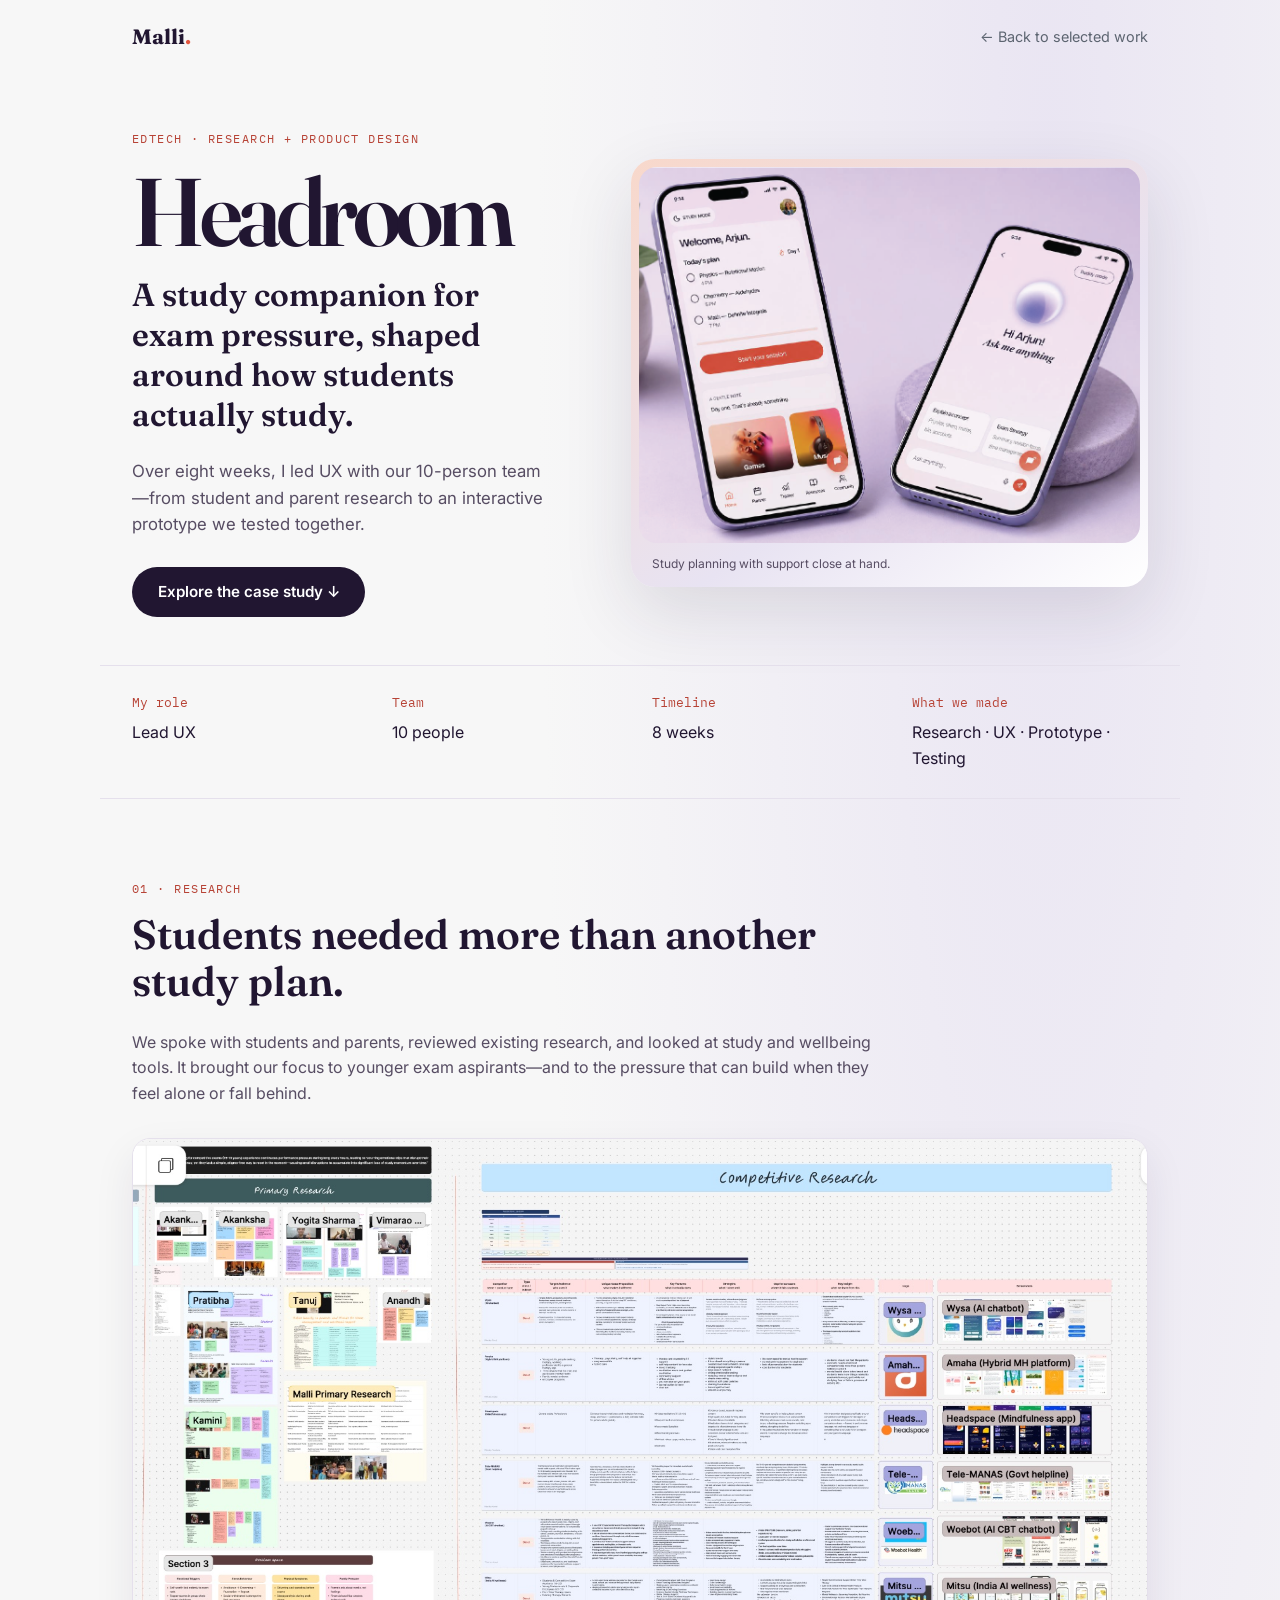
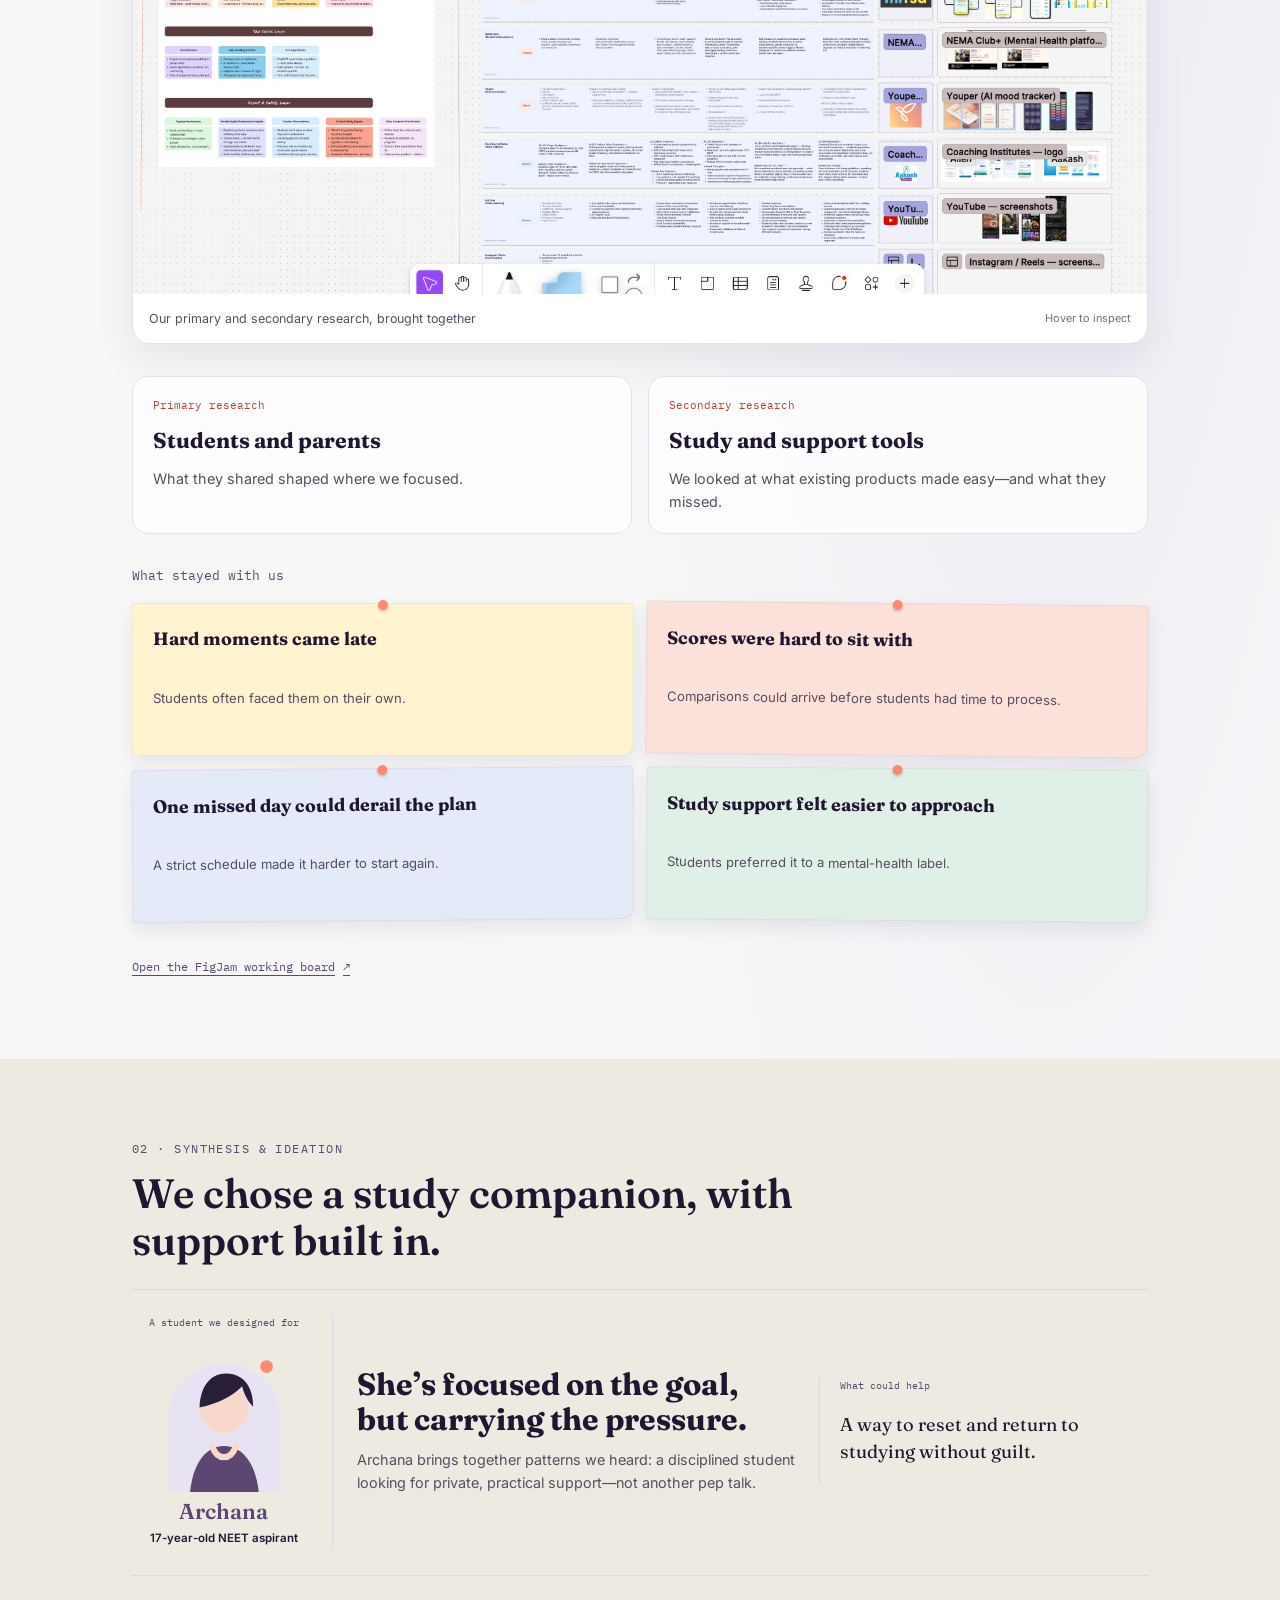
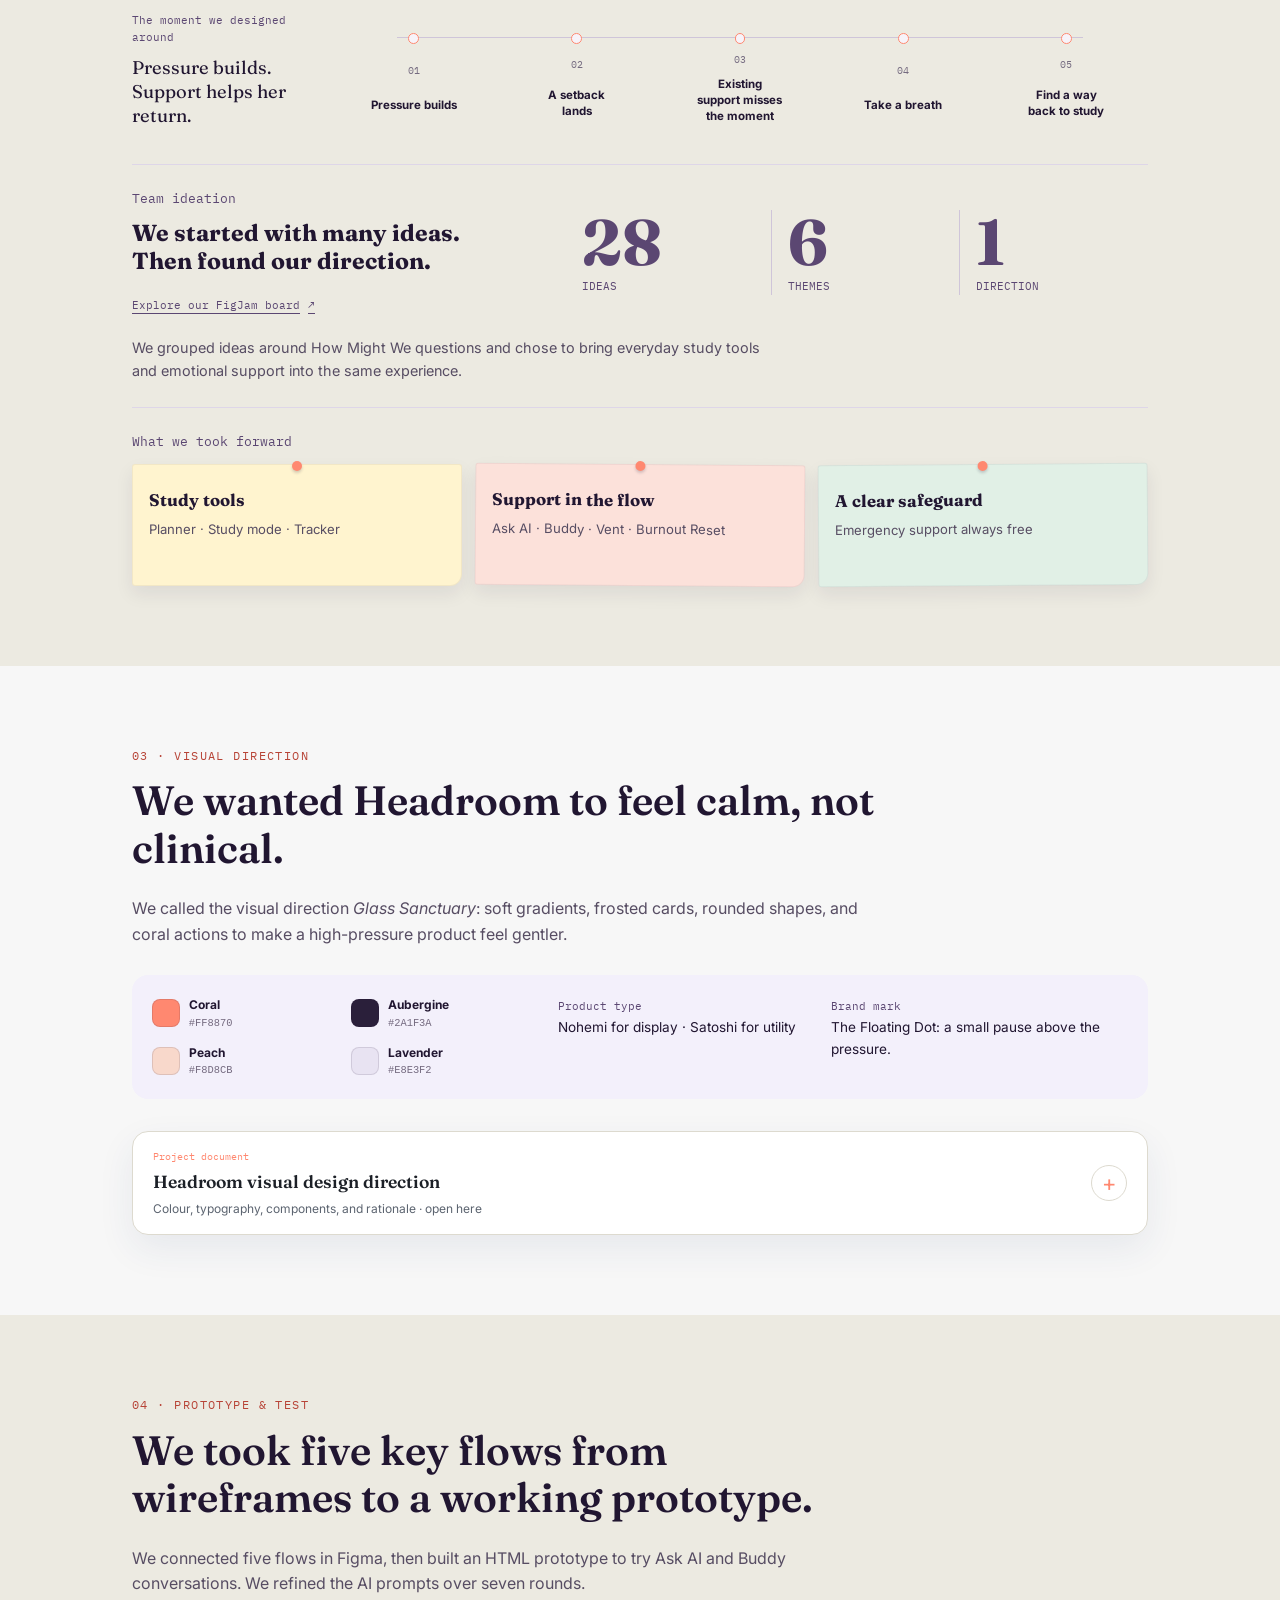
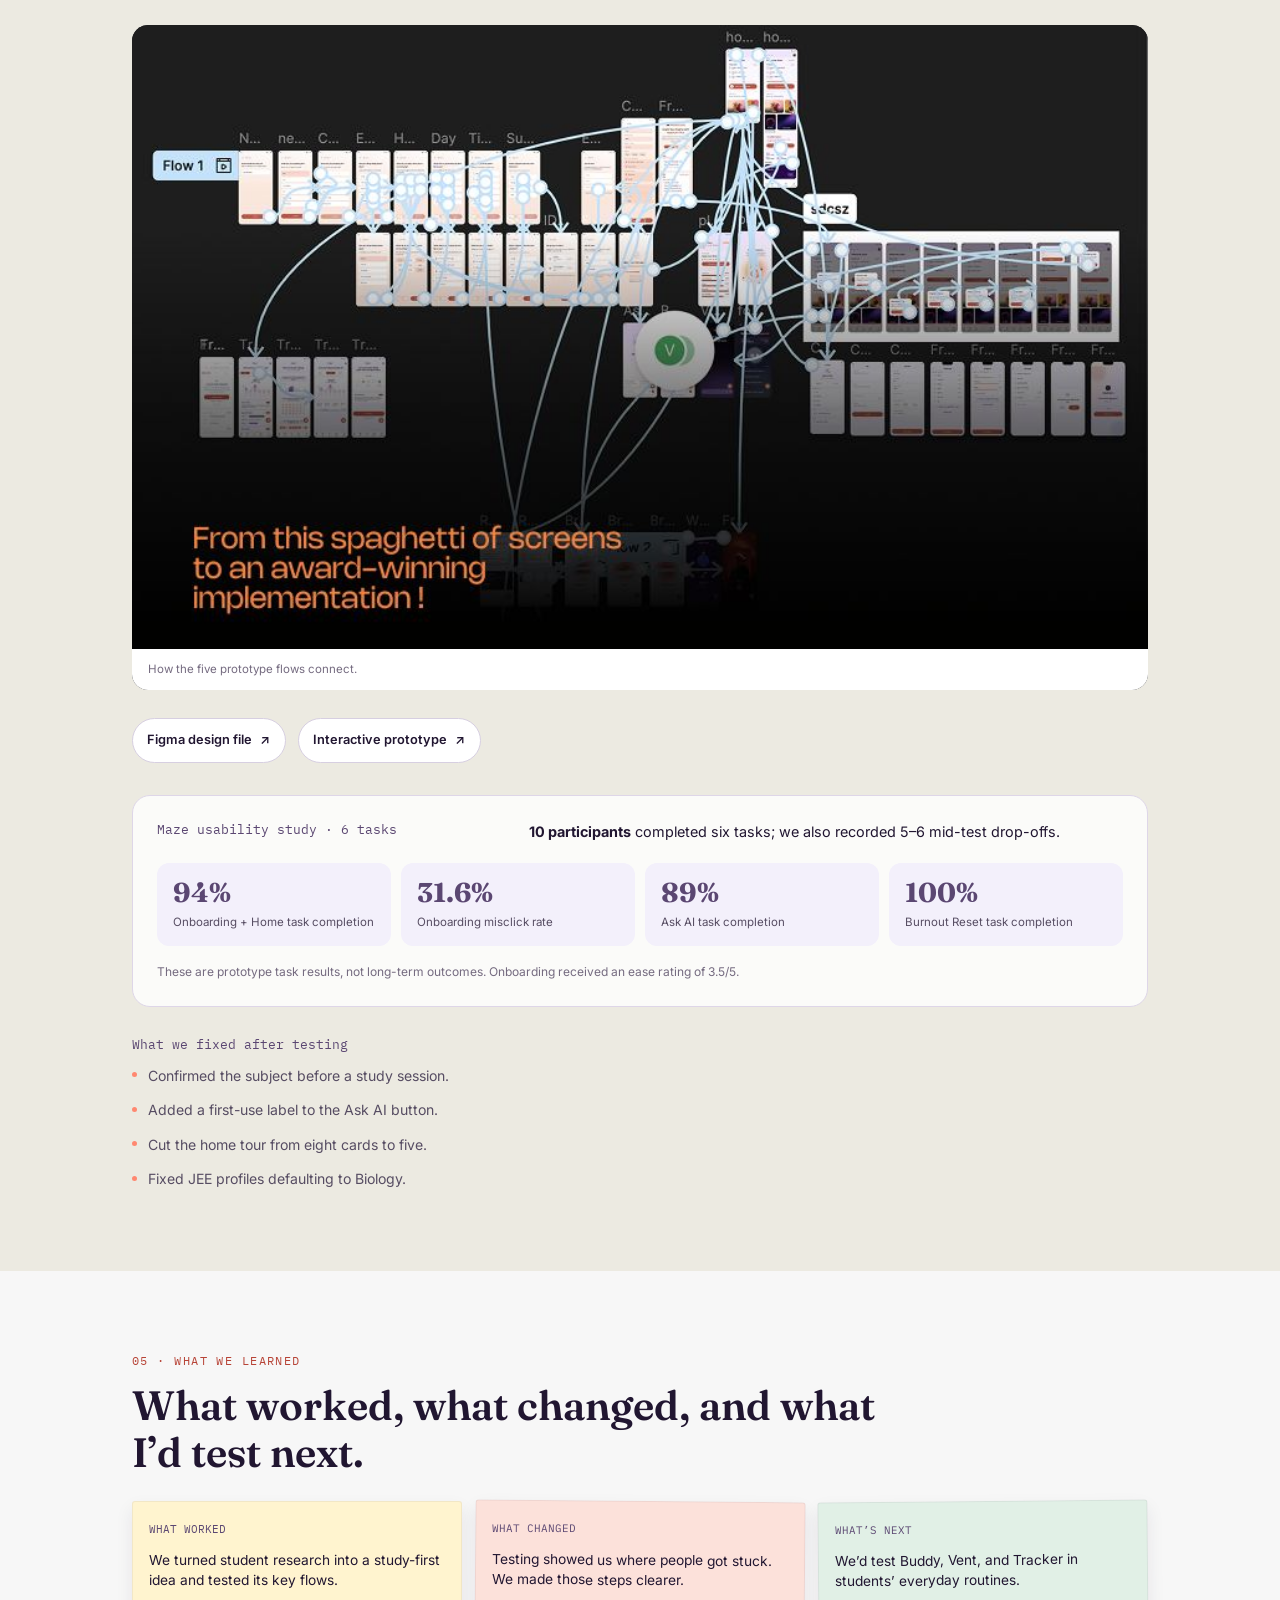
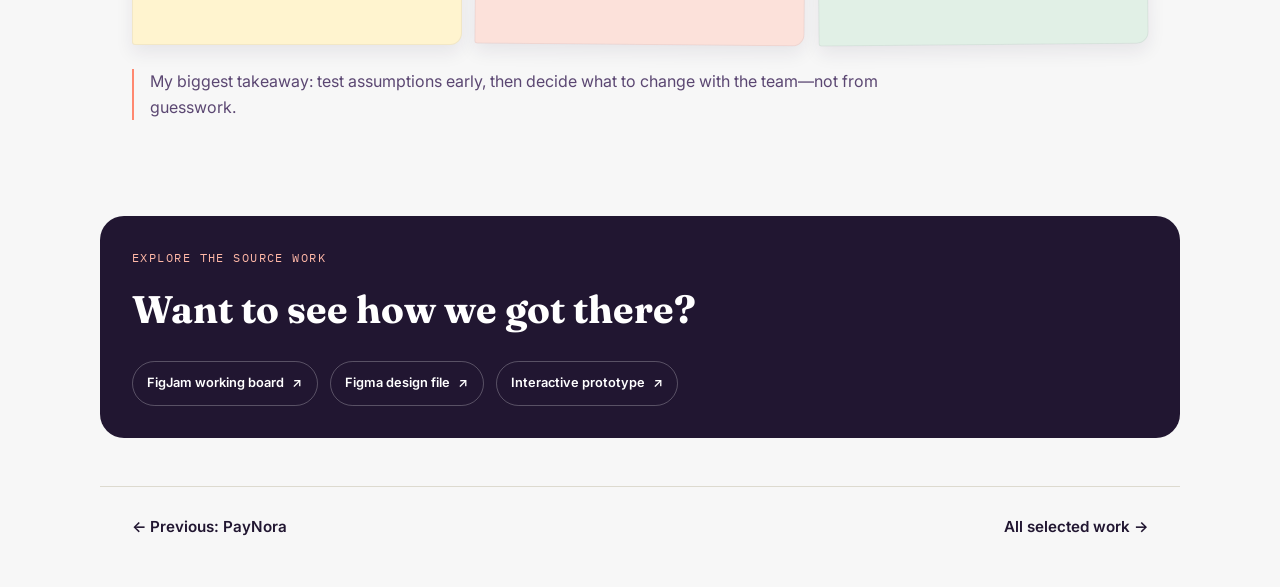
==== commit fa24651f: "simplified text-casestudy" ====
--- a/headroom.html
+++ b/headroom.html
@@ -22,13 +22,13 @@
     <div class="case-hero__copy">
       <p class="eyebrow">EdTech · Research + Product Design</p>
       <h1>Headroom</h1>
-      <p class="headroom-hero__statement">A study companion with an emotional-support layer, designed for competitive-exam aspirants aged 15–19.</p>
-      <p class="case-hero__intro">Over eight weeks, our team took Headroom from research to tested prototypes. I led UX, working with the team to shape a study companion with support built into the study experience.</p>
+      <p class="headroom-hero__statement">A study companion for exam pressure, shaped around how students actually study.</p>
+      <p class="case-hero__intro">Over eight weeks, I led UX with our 10-person team—from student and parent research to an interactive prototype we tested together.</p>
       <a class="btn btn--primary" href="#research">Explore the case study <span aria-hidden="true">↓</span></a>
     </div>
     <figure class="case-hero__image case-hero__image--headroom headroom-hero__image">
       <img src="assets/images/headroom/headroom.png" alt="Headroom study companion app shown on two smartphones" fetchpriority="high">
-      <figcaption>Study planning and supportive prompts in one experience</figcaption>
+      <figcaption>Study planning with support close at hand.</figcaption>
     </figure>
   </section>
 
@@ -36,43 +36,43 @@
     <div><p class="mono">My role</p><p>Lead UX</p></div>
     <div><p class="mono">Team</p><p>10 people</p></div>
     <div><p class="mono">Timeline</p><p>8 weeks</p></div>
-    <div><p class="mono">Deliverables</p><p>Research, system, prototype, testing</p></div>
+    <div><p class="mono">What we made</p><p>Research · UX · Prototype · Testing</p></div>
   </section>
 
   <section class="case-section headroom-section" id="research">
     <div class="case-section__heading">
       <p class="eyebrow">01 · Research</p>
-      <h2>Understand the pressure before designing the support.</h2>
-    </div>
-    <div class="case-section__body">
-      <p>Together, we spoke with students and parents, reviewed existing research, and looked at the tools already available. What we heard helped us focus on younger exam aspirants and the pressure they face.</p>
+      <h2>Students needed more than another study plan.</h2>
+    </div>
+    <div class="case-section__body">
+      <p>We spoke with students and parents, reviewed existing research, and looked at study and wellbeing tools. It brought our focus to younger exam aspirants—and to the pressure that can build when they feel alone or fall behind.</p>
       <figure class="headroom-research-board">
         <img src="assets/images/headroom/research_headroom.jpeg" alt="Headroom research board showing primary research synthesis and a competitive research matrix" loading="lazy" decoding="async">
         <figcaption>
-          <span>Primary research synthesis and competitive research board</span>
+          <span>Our primary and secondary research, brought together</span>
           <span class="headroom-image-hint">Hover to inspect</span>
         </figcaption>
       </figure>
       <div class="headroom-research-grid">
         <article class="headroom-research-card">
           <p class="mono">Primary research</p>
-          <strong>27 touchpoints</strong>
-          <p>Conversations with students and parents.</p>
+          <strong>Students and parents</strong>
+          <p>What they shared shaped where we focused.</p>
         </article>
         <article class="headroom-research-card">
-          <p class="mono">Secondary + competitive research</p>
-          <strong>7 research dimensions</strong>
-          <p>Research and a review of study, wellbeing, and support tools.</p>
+          <p class="mono">Secondary research</p>
+          <strong>Study and support tools</strong>
+          <p>We looked at what existing products made easy—and what they missed.</p>
         </article>
       </div>
 
       <div class="headroom-insights">
         <p class="mono">What stayed with us</p>
         <ul>
-          <li><button class="headroom-insight-note" type="button" data-sticky-note aria-pressed="false"><strong>Late nights</strong><span>Hard moments often came when students were alone.</span></button></li>
-          <li><button class="headroom-insight-note" type="button" data-sticky-note aria-pressed="false"><strong>Score comparisons</strong><span>Results could be shared before there was time to process them.</span></button></li>
-          <li><button class="headroom-insight-note" type="button" data-sticky-note aria-pressed="false"><strong>Falling behind</strong><span>A missed day could make returning to a strict plan harder.</span></button></li>
-          <li><button class="headroom-insight-note" type="button" data-sticky-note aria-pressed="false"><strong>How we frame support</strong><span>Students were more open to study tools than a mental-health label.</span></button></li>
+          <li><button class="headroom-insight-note" type="button" data-sticky-note aria-pressed="false"><strong>Hard moments came late</strong><span>Students often faced them on their own.</span></button></li>
+          <li><button class="headroom-insight-note" type="button" data-sticky-note aria-pressed="false"><strong>Scores were hard to sit with</strong><span>Comparisons could arrive before students had time to process.</span></button></li>
+          <li><button class="headroom-insight-note" type="button" data-sticky-note aria-pressed="false"><strong>One missed day could derail the plan</strong><span>A strict schedule made it harder to start again.</span></button></li>
+          <li><button class="headroom-insight-note" type="button" data-sticky-note aria-pressed="false"><strong>Study support felt easier to approach</strong><span>Students preferred it to a mental-health label.</span></button></li>
         </ul>
       </div>
 
@@ -83,12 +83,12 @@
   <section class="case-section case-section--tinted headroom-section headroom-synthesis">
     <div class="case-section__heading">
       <p class="eyebrow">02 · Synthesis &amp; ideation</p>
-      <h2>Make support part of the study experience.</h2>
+      <h2>We chose a study companion, with support built in.</h2>
     </div>
     <div class="case-section__body">
       <div class="headroom-persona">
         <div class="headroom-persona__profile">
-          <p class="mono">Research-shaped persona</p>
+          <p class="mono">A student we designed for</p>
           <svg class="headroom-persona__portrait" viewBox="0 0 180 190" role="img" aria-label="Illustration representing Archana, a student persona shaped by research" xmlns="http://www.w3.org/2000/svg">
             <path d="M18 190v-91a72 72 0 0 1 144 0v91Z" fill="#E8E3F2"/>
             <circle cx="90" cy="84" r="31" fill="#F8D8CB"/>
@@ -101,33 +101,33 @@
           <p class="headroom-persona__cohort">17-year-old NEET aspirant</p>
         </div>
         <div class="headroom-persona__story">
-          <h3>Focused on the goal. Carrying the pressure.</h3>
-          <p>We brought recurring research patterns into one persona: a disciplined student who wants private, practical support—not a pep talk.</p>
+          <h3>She’s focused on the goal, but carrying the pressure.</h3>
+          <p>Archana brings together patterns we heard: a disciplined student looking for private, practical support—not another pep talk.</p>
         </div>
         <div class="headroom-persona__need">
-          <p class="mono">What she needs</p>
+          <p class="mono">What could help</p>
           <p>A way to reset and return to studying without guilt.</p>
         </div>
       </div>
 
       <div class="headroom-journey">
         <div class="headroom-journey__heading">
-          <p class="mono">The journey we mapped</p>
-          <p>From pressure to a way back</p>
+          <p class="mono">The moment we designed around</p>
+          <p>Pressure builds. Support helps her return.</p>
         </div>
         <ol aria-label="Student journey from pressure to recovery">
           <li><span>01</span><strong>Pressure builds</strong></li>
-          <li><span>02</span><strong>Emotional trigger</strong></li>
-          <li><span>03</span><strong>Support falls short</strong></li>
-          <li><span>04</span><strong>Soft reset</strong></li>
-          <li><span>05</span><strong>Recovery</strong></li>
+          <li><span>02</span><strong>A setback lands</strong></li>
+          <li><span>03</span><strong>Existing support misses the moment</strong></li>
+          <li><span>04</span><strong>Take a breath</strong></li>
+          <li><span>05</span><strong>Find a way back to study</strong></li>
         </ol>
       </div>
 
       <div class="headroom-ideation">
         <div class="headroom-ideation__intro">
           <p class="mono">Team ideation</p>
-          <h3>Many starting points.<br>One shared direction.</h3>
+          <h3>We started with many ideas.<br>Then found our direction.</h3>
           <a class="headroom-text-link" href="https://www.figma.com/board/ZTZ3QDs0jjNj9oM6H3CSIi/Hackathon-8.0_Team-4?node-id=0-1&amp;t=BGnzFMFSDFkmw7IO-1" target="_blank" rel="noopener">Explore our FigJam board <span aria-hidden="true">↗</span></a>
         </div>
         <ol class="headroom-ideation__sequence" aria-label="28 ideas grouped into 6 themes to shape one product direction">
@@ -135,11 +135,11 @@
           <li><strong>6</strong><span>themes</span></li>
           <li><strong>1</strong><span>direction</span></li>
         </ol>
-        <p class="headroom-ideation__summary">We used How Might We questions to open up possibilities, then grouped and prioritised ideas as a team. We chose a study companion with support woven into everyday flows.</p>
+        <p class="headroom-ideation__summary">We grouped ideas around How Might We questions and chose to bring everyday study tools and emotional support into the same experience.</p>
       </div>
 
       <div class="headroom-product-model">
-        <p class="mono">The direction we chose</p>
+        <p class="mono">What we took forward</p>
         <ul class="headroom-direction-notes">
           <li><button type="button" data-sticky-note aria-pressed="false"><strong>Study tools</strong><span>Planner · Study mode · Tracker</span></button></li>
           <li><button type="button" data-sticky-note aria-pressed="false"><strong>Support in the flow</strong><span>Ask AI · Buddy · Vent · Burnout Reset</span></button></li>
@@ -152,10 +152,10 @@
   <section class="case-section headroom-section">
     <div class="case-section__heading">
       <p class="eyebrow">03 · Visual direction</p>
-      <h2>Glass Sanctuary: calm, clear, and non-clinical.</h2>
-    </div>
-    <div class="case-section__body">
-      <p>We called our visual direction <em>Glass Sanctuary</em>: soft gradients, frosted cards, rounded shapes, and coral actions. Calm and clear, without feeling clinical.</p>
+      <h2>We wanted Headroom to feel calm, not clinical.</h2>
+    </div>
+    <div class="case-section__body">
+      <p>We called the visual direction <em>Glass Sanctuary</em>: soft gradients, frosted cards, rounded shapes, and coral actions to make a high-pressure product feel gentler.</p>
       <div class="headroom-brand-notes">
         <div class="headroom-palette" aria-label="Headroom brand palette">
           <div><span style="--swatch:#FF8870"></span><strong>Coral</strong><code>#FF8870</code></div>
@@ -164,7 +164,7 @@
           <div><span style="--swatch:#E8E3F2"></span><strong>Lavender</strong><code>#E8E3F2</code></div>
         </div>
         <p><span class="mono">Product type</span><br>Nohemi for display · Satoshi for utility</p>
-        <p><span class="mono">Brand mark</span><br>The Floating Dot: a small reminder of space above the pressure.</p>
+        <p><span class="mono">Brand mark</span><br>The Floating Dot: a small pause above the pressure.</p>
       </div>
 
       <details class="case-document">
@@ -192,13 +192,13 @@
   <section class="case-section case-section--tinted headroom-section">
     <div class="case-section__heading">
       <p class="eyebrow">04 · Prototype &amp; test</p>
-      <h2>Move from screen flows to real interactions.</h2>
-    </div>
-    <div class="case-section__body">
-      <p>As a team, we took five flows from rough wireframes to detailed screens. We used Figma to connect the product journey and an HTML prototype to try real Ask AI and Buddy conversations. We refined the AI prompts over seven rounds.</p>
+      <h2>We took five key flows from wireframes to a working prototype.</h2>
+    </div>
+    <div class="case-section__body">
+      <p>We connected five flows in Figma, then built an HTML prototype to try Ask AI and Buddy conversations. We refined the AI prompts over seven rounds.</p>
       <figure class="headroom-flow-figure">
         <img src="assets/images/headroom/prototype-flow.jpeg" alt="Headroom prototype flow map showing connected screens and the progression from early flows to a working implementation" loading="lazy" decoding="async">
-        <figcaption>Prototype flow overview · the full interactive flow is available in Figma</figcaption>
+        <figcaption>How the five prototype flows connect.</figcaption>
       </figure>
       <div class="headroom-prototype-links" aria-label="Headroom prototype resources">
         <a href="https://www.figma.com/design/vzzPcsVOsXL9cizrpbvGos/Hackathon-8.0_Team-4?node-id=1477-1852&amp;t=dGemKbAnZOFQwzLJ-1" target="_blank" rel="noopener">Figma design file <span aria-hidden="true">↗</span></a>
@@ -208,7 +208,7 @@
       <div class="headroom-test-results">
         <div class="headroom-test-results__intro">
           <p class="mono">Maze usability study · 6 tasks</p>
-          <p><strong>10 participants</strong> completed all six tasks. We also recorded 5–6 mid-test drop-offs.</p>
+          <p><strong>10 participants</strong> completed six tasks; we also recorded 5–6 mid-test drop-offs.</p>
         </div>
         <div class="headroom-result-grid">
           <article><strong>94%</strong><span>Onboarding + Home task completion</span></article>
@@ -216,16 +216,16 @@
           <article><strong>89%</strong><span>Ask AI task completion</span></article>
           <article><strong>100%</strong><span>Burnout Reset task completion</span></article>
         </div>
-        <p class="headroom-result-note">These are task-level usability results, not evidence of long-term learning or wellbeing outcomes. The onboarding task also received an ease rating of 3.5/5.</p>
+        <p class="headroom-result-note">These are prototype task results, not long-term outcomes. Onboarding received an ease rating of 3.5/5.</p>
       </div>
 
       <div class="headroom-iterations">
-        <p class="mono">What we changed</p>
+        <p class="mono">What we fixed after testing</p>
         <ul>
-          <li>Added subject confirmation before a study session begins.</li>
-          <li>Introduced a first-use label for the Ask AI floating button.</li>
-          <li>Reduced the home-screen tour from eight cards to five.</li>
-          <li>Adjusted exam-type mapping so JEE profiles do not default to Biology.</li>
+          <li>Confirmed the subject before a study session.</li>
+          <li>Added a first-use label to the Ask AI button.</li>
+          <li>Cut the home tour from eight cards to five.</li>
+          <li>Fixed JEE profiles defaulting to Biology.</li>
         </ul>
       </div>
     </div>
@@ -234,21 +234,21 @@
   <section class="case-section headroom-section headroom-reflection">
     <div class="case-section__heading">
       <p class="eyebrow">05 · What we learned</p>
-      <h2>We made it together. There’s more to learn.</h2>
+      <h2>What worked, what changed, and what I’d test next.</h2>
     </div>
     <div class="case-section__body">
       <div class="headroom-takeaways">
-        <article><button class="headroom-takeaway-note" type="button" data-sticky-note aria-pressed="false"><span>What worked</span><p>We turned what students told us into a study-first idea, built it together, and tested the key flows.</p></button></article>
-        <article><button class="headroom-takeaway-note" type="button" data-sticky-note aria-pressed="false"><span>What we changed</span><p>Testing showed us where the screens were unclear. We made those moments easier to understand.</p></button></article>
-        <article><button class="headroom-takeaway-note" type="button" data-sticky-note aria-pressed="false"><span>What’s next</span><p>We still need to learn how Buddy, Vent, and the Tracker work in students’ everyday lives.</p></button></article>
-      </div>
-      <p class="headroom-reflection__note">My UX learning: test assumptions early, then shape the next iteration with the team. Research and usability feedback helped us make the study flows clearer and more supportive.</p>
+        <article><button class="headroom-takeaway-note" type="button" data-sticky-note aria-pressed="false"><span>What worked</span><p>We turned student research into a study-first idea and tested its key flows.</p></button></article>
+        <article><button class="headroom-takeaway-note" type="button" data-sticky-note aria-pressed="false"><span>What changed</span><p>Testing showed us where people got stuck. We made those steps clearer.</p></button></article>
+        <article><button class="headroom-takeaway-note" type="button" data-sticky-note aria-pressed="false"><span>What’s next</span><p>We’d test Buddy, Vent, and Tracker in students’ everyday routines.</p></button></article>
+      </div>
+      <p class="headroom-reflection__note">My biggest takeaway: test assumptions early, then decide what to change with the team—not from guesswork.</p>
     </div>
   </section>
 
   <section class="headroom-board-cta">
     <p class="eyebrow">Explore the source work</p>
-    <h2>See the research, design system, and prototype boards.</h2>
+    <h2>Want to see how we got there?</h2>
     <div class="headroom-prototype-links">
       <a href="https://www.figma.com/board/ZTZ3QDs0jjNj9oM6H3CSIi/Hackathon-8.0_Team-4?node-id=0-1&amp;t=BGnzFMFSDFkmw7IO-1" target="_blank" rel="noopener">FigJam working board <span aria-hidden="true">↗</span></a>
       <a href="https://www.figma.com/design/vzzPcsVOsXL9cizrpbvGos/Hackathon-8.0_Team-4?node-id=1477-1852&amp;t=dGemKbAnZOFQwzLJ-1" target="_blank" rel="noopener">Figma design file <span aria-hidden="true">↗</span></a>
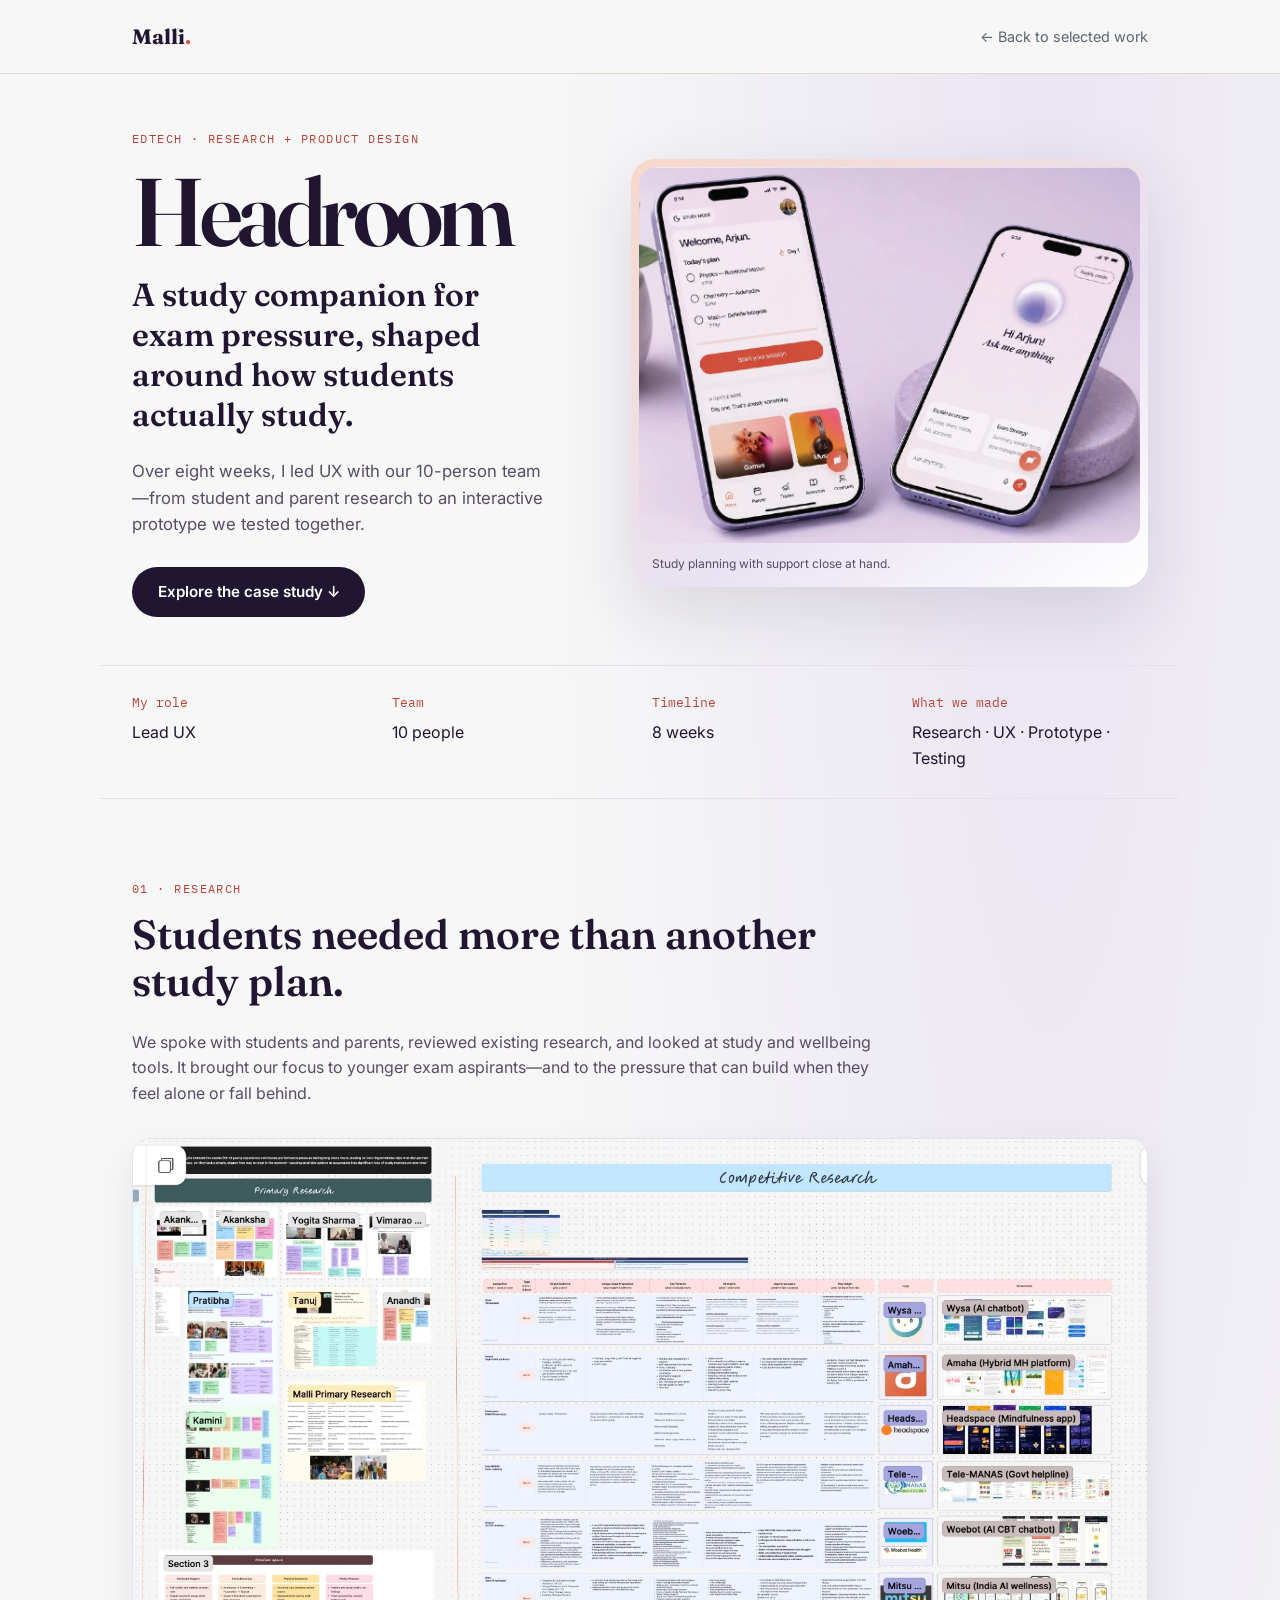
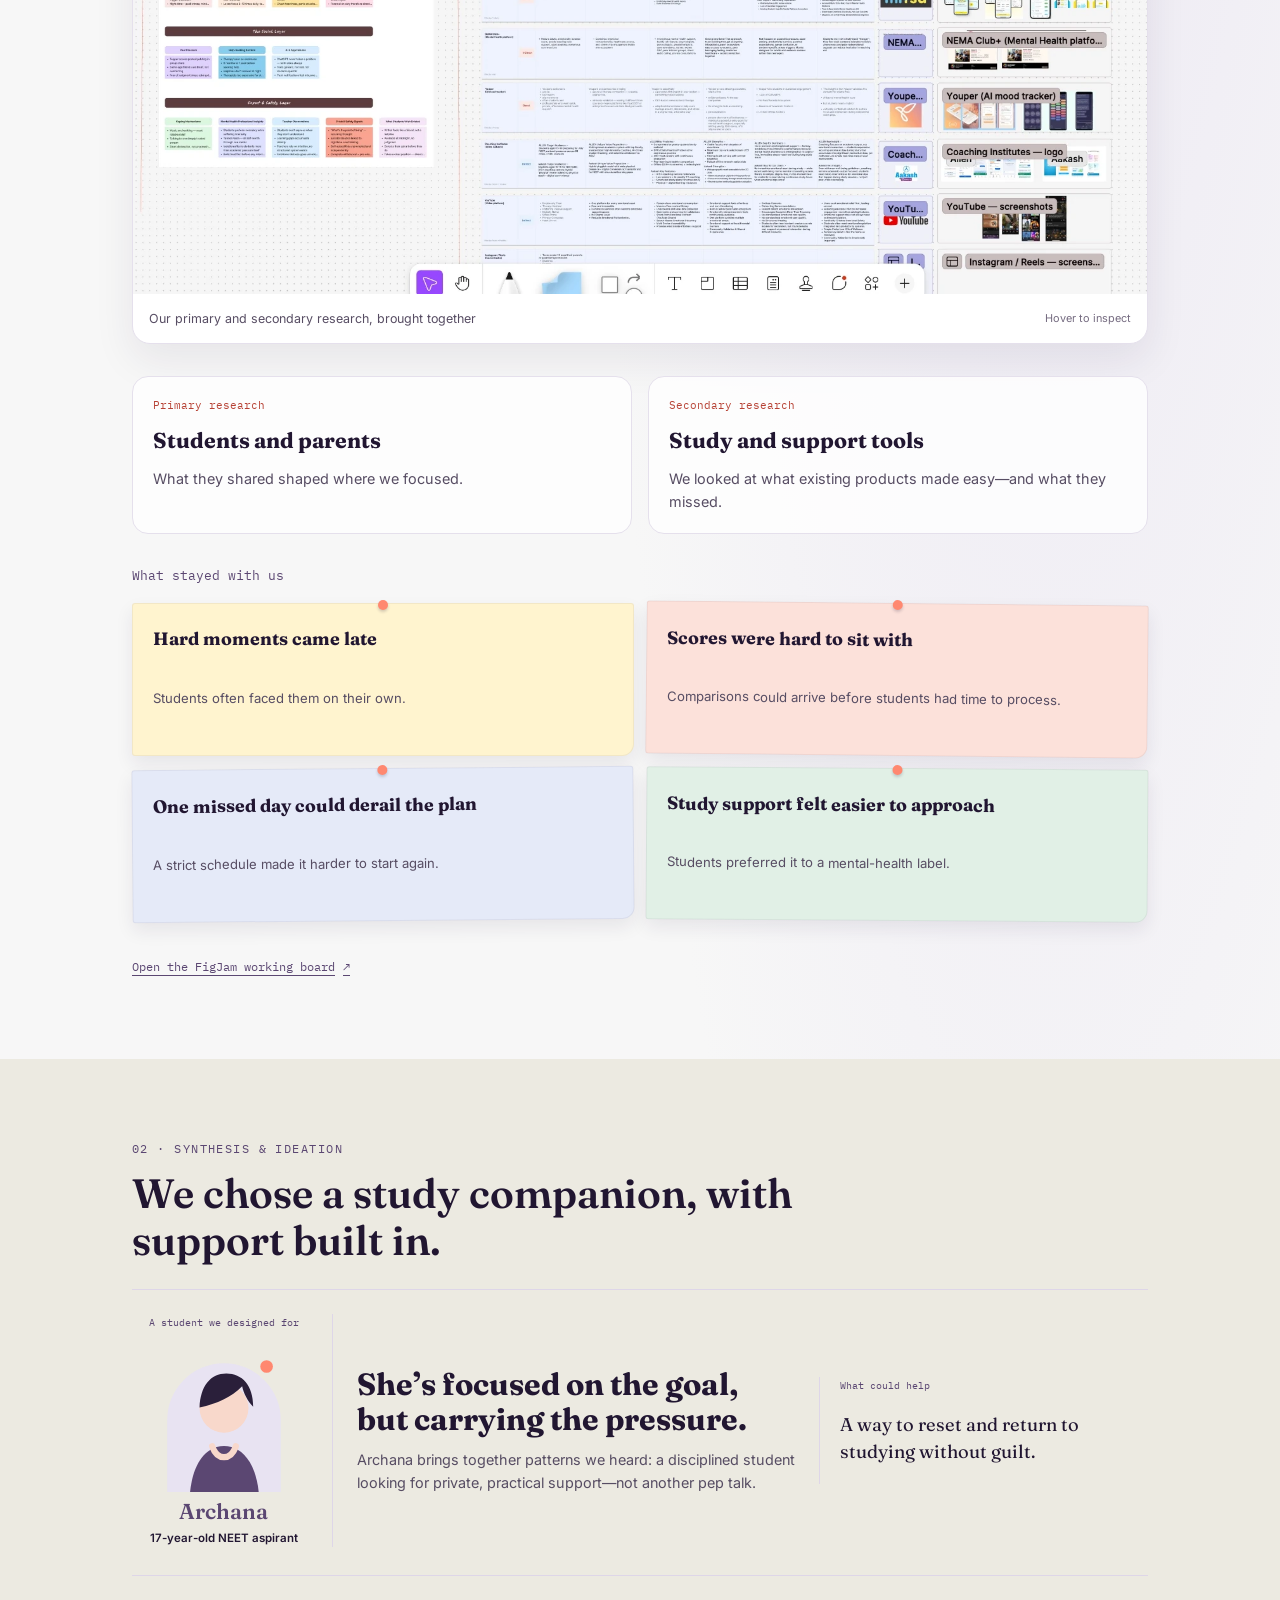
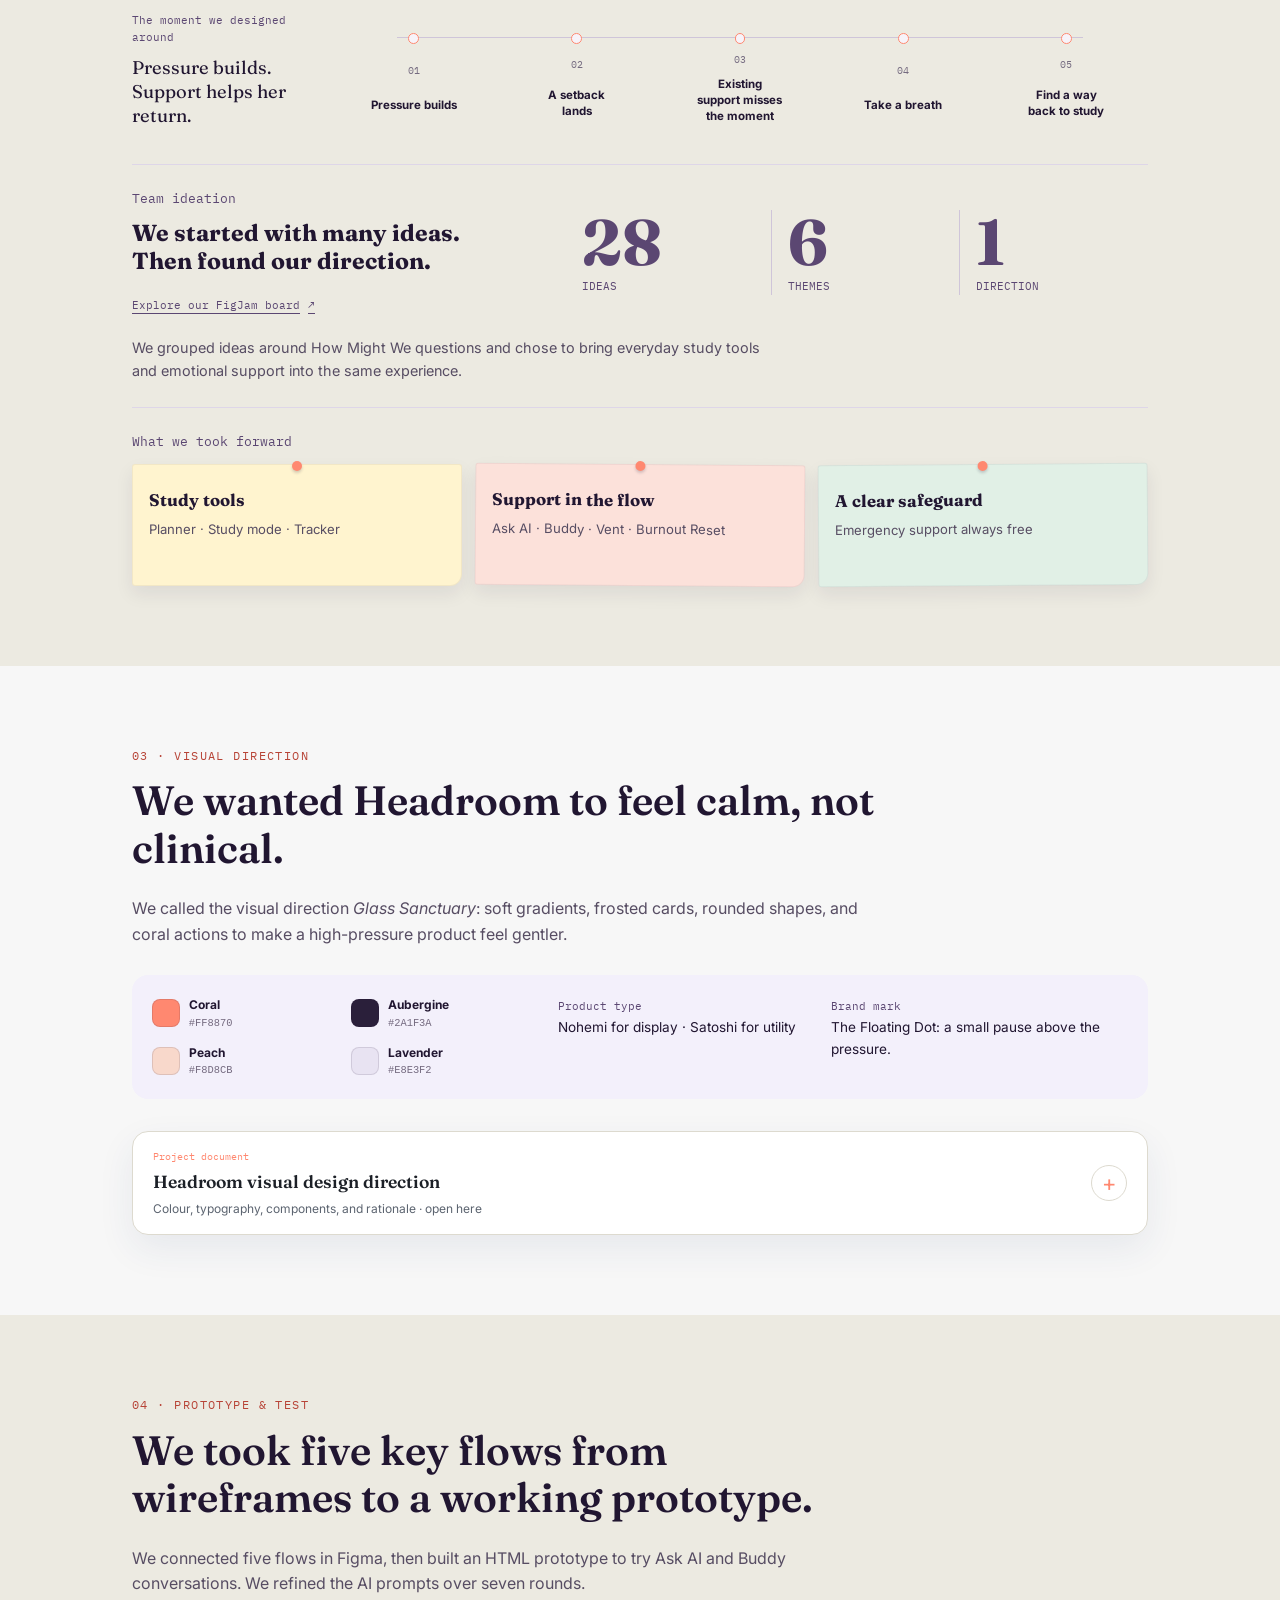
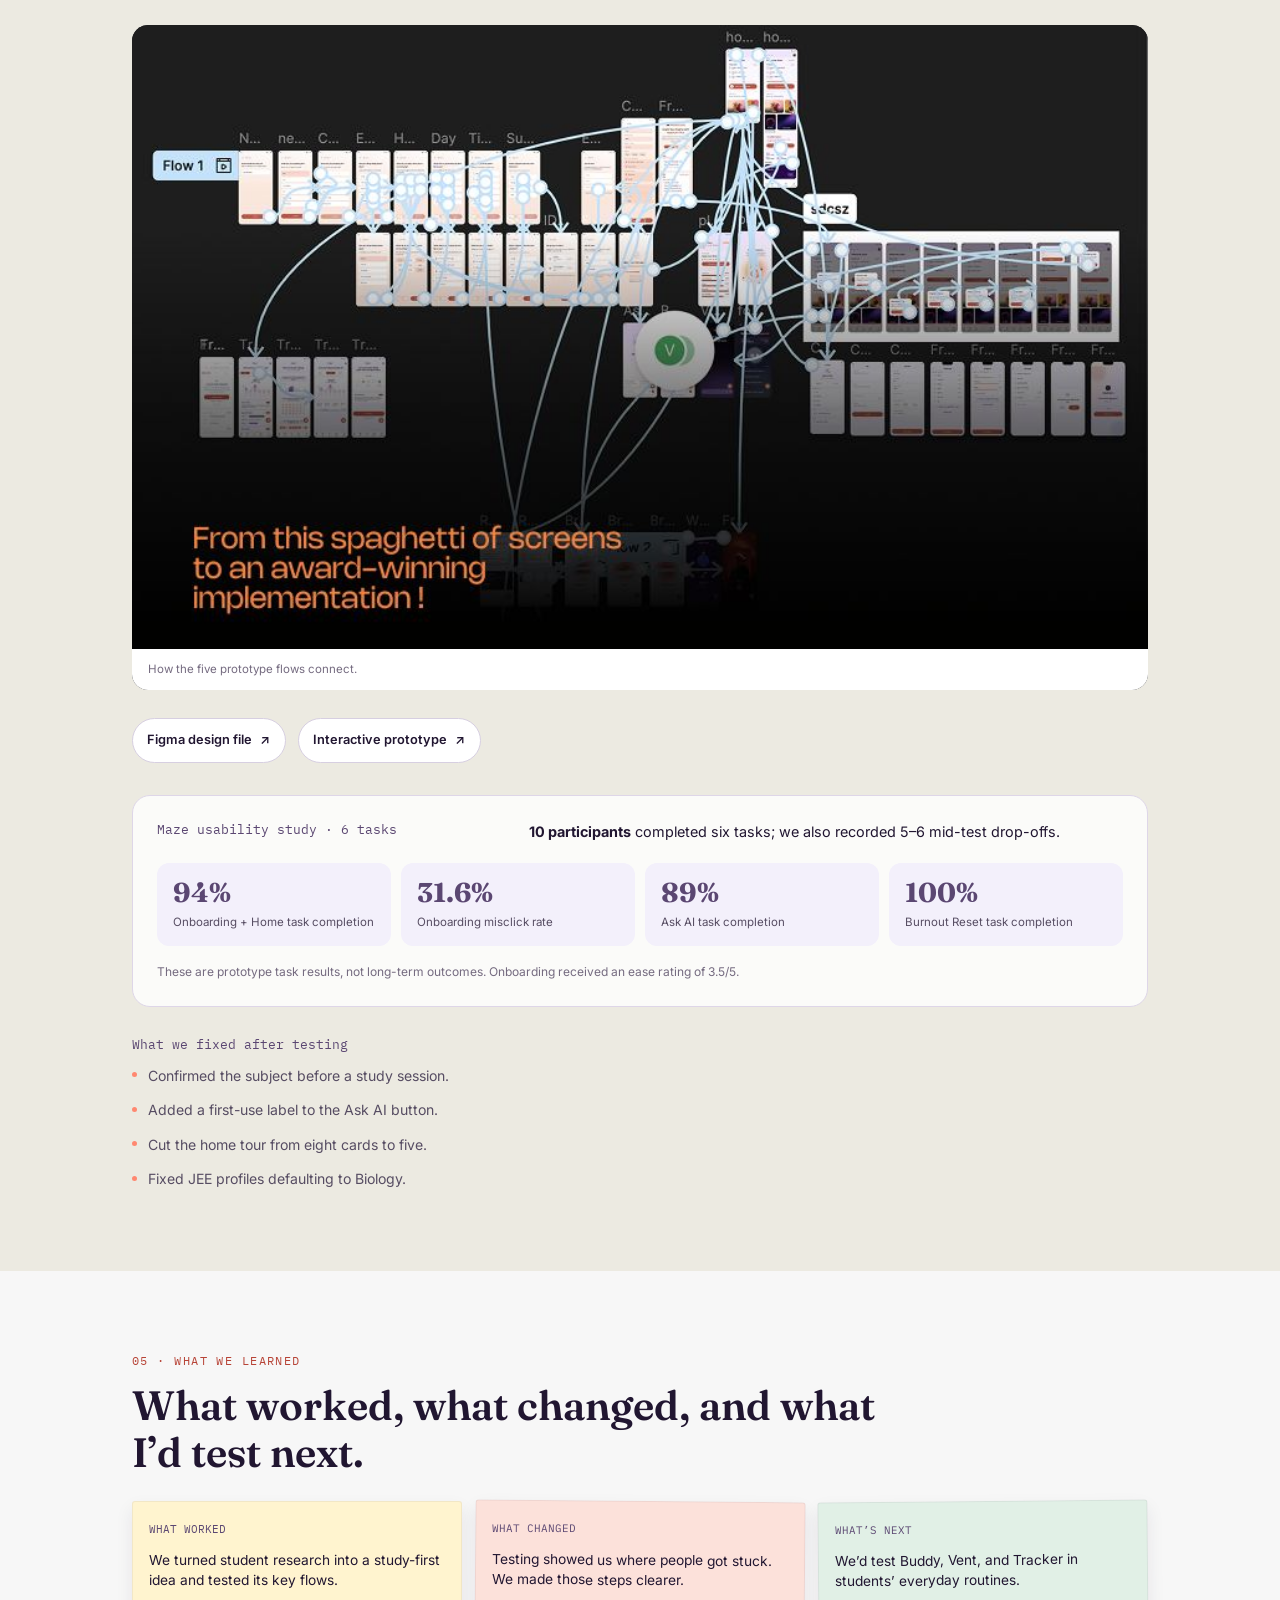
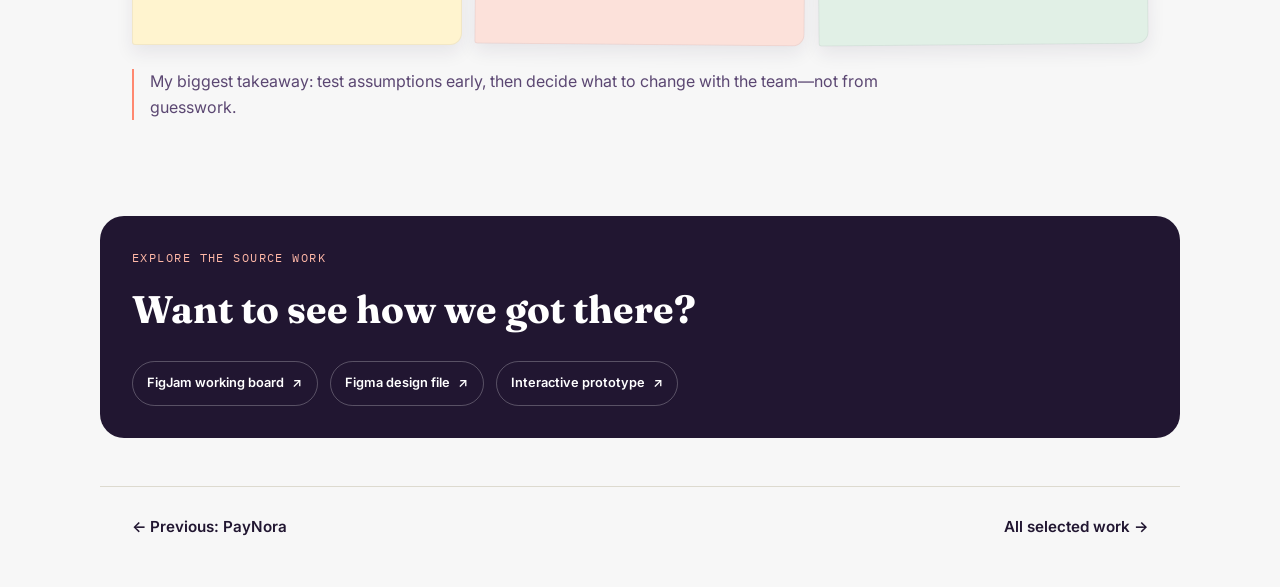
==== commit bdee3b9f: "fixed structure and size" ====
--- a/headroom.html
+++ b/headroom.html
@@ -6,6 +6,7 @@
 <title>Headroom Case Study - Malli</title>
 <meta name="description" content="How research, a study-first concept, and the Glass Sanctuary design system shaped Headroom, a support layer for competitive-exam students.">
 <link rel="preconnect" href="https://fonts.googleapis.com">
+<link rel="preconnect" href="https://fonts.gstatic.com" crossorigin>
 <link href="https://fonts.googleapis.com/css2?family=Fraunces:opsz,wght@9..144,400;9..144,600;9..144,700&family=Inter:wght@400;500;600&family=IBM+Plex+Mono:wght@500&display=swap" rel="stylesheet">
 <link rel="stylesheet" href="styles/style.css">
 <link rel="stylesheet" href="styles/case-study.css">
@@ -27,8 +28,11 @@
       <a class="btn btn--primary" href="#research">Explore the case study <span aria-hidden="true">↓</span></a>
     </div>
     <figure class="case-hero__image case-hero__image--headroom headroom-hero__image">
-      <img src="assets/images/headroom/headroom.png" alt="Headroom study companion app shown on two smartphones" fetchpriority="high">
-      <figcaption>Study planning with support close at hand.</figcaption>
+        <picture>
+          <source srcset="assets/images/headroom/headroom.webp" type="image/webp">
+          <img src="assets/images/headroom/headroom.png" alt="Headroom study companion app shown on two smartphones" fetchpriority="high">
+        </picture>
+        <figcaption>Study planning with support close at hand.</figcaption>
     </figure>
   </section>
 
@@ -47,7 +51,10 @@
     <div class="case-section__body">
       <p>We spoke with students and parents, reviewed existing research, and looked at study and wellbeing tools. It brought our focus to younger exam aspirants—and to the pressure that can build when they feel alone or fall behind.</p>
       <figure class="headroom-research-board">
-        <img src="assets/images/headroom/research_headroom.jpeg" alt="Headroom research board showing primary research synthesis and a competitive research matrix" loading="lazy" decoding="async">
+        <picture>
+          <source srcset="assets/images/headroom/research_headroom.webp" type="image/webp">
+          <img src="assets/images/headroom/research_headroom.jpeg" alt="Headroom research board showing primary research synthesis and a competitive research matrix" loading="lazy" decoding="async" fetchpriority="low">
+        </picture>
         <figcaption>
           <span>Our primary and secondary research, brought together</span>
           <span class="headroom-image-hint">Hover to inspect</span>
@@ -179,11 +186,10 @@
         <div class="case-document__content">
           <iframe
             class="case-document__viewer"
-            src="assets/documents/headroom/Visual_Design_Justification.pdf#view=FitH"
+            data-src="assets/documents/headroom/Visual_Design_Justification_optimized.pdf#view=FitH"
             title="Embedded Headroom visual design direction document"
-            loading="lazy"
           ></iframe>
-          <p class="case-document__fallback">If the document does not appear here, <a href="assets/documents/headroom/Visual_Design_Justification.pdf" target="_blank" rel="noopener">open the Headroom visual design PDF</a>.</p>
+          <p class="case-document__fallback">If the document does not appear here, <a href="assets/documents/headroom/Visual_Design_Justification_optimized.pdf" target="_blank" rel="noopener">open the Headroom visual design PDF</a>.</p>
         </div>
       </details>
     </div>
--- a/styles/style.css
+++ b/styles/style.css
@@ -21,7 +21,7 @@
 }
 
 * { box-sizing: border-box; }
-html { scroll-behavior: smooth; }
+html { scroll-behavior: smooth; scroll-padding-top: 5rem; }
 
 @media (prefers-reduced-motion: reduce) {
   html { scroll-behavior: auto; }
@@ -117,11 +117,14 @@
   display: flex;
   align-items: center;
   justify-content: space-between;
-  max-width: var(--max);
-  margin: 0 auto;
-  padding: 1.5rem 2rem;
-  position: relative;
-  z-index: 5;
+  position: sticky;
+  top: 0;
+  z-index: 20;
+  width: 100%;
+  margin: 0;
+  padding: 1rem max(2rem, calc((100% - var(--max)) / 2 + 2rem));
+  background: var(--bg);
+  box-shadow: 0 1px 0 var(--line);
 }
 .nav__logo {
   font-family: var(--font-display);
@@ -135,6 +138,8 @@
 
 @media (max-width: 720px) {
   .nav__links { display: none; }
+  .nav { padding: 0.8rem 1rem; }
+  .nav__resume { padding: 0.45rem 0.9rem; }
 }
 
 /* ==========================================================
--- a/styles/case-study.css
+++ b/styles/case-study.css
@@ -12,6 +12,7 @@
 .case-nav {
   padding-top: 1.25rem;
   padding-bottom: 1.25rem;
+  background: #F7F7F7;
 }
 
 .case-nav__back {
@@ -375,8 +376,14 @@
 }
 
 @media (max-width: 480px) {
+  .case-nav {
+    gap: 0.75rem;
+    padding: 0.8rem 1rem;
+  }
+
   .case-nav__back {
     font-size: 0.78rem;
+    text-align: right;
   }
 
   .case-overview {
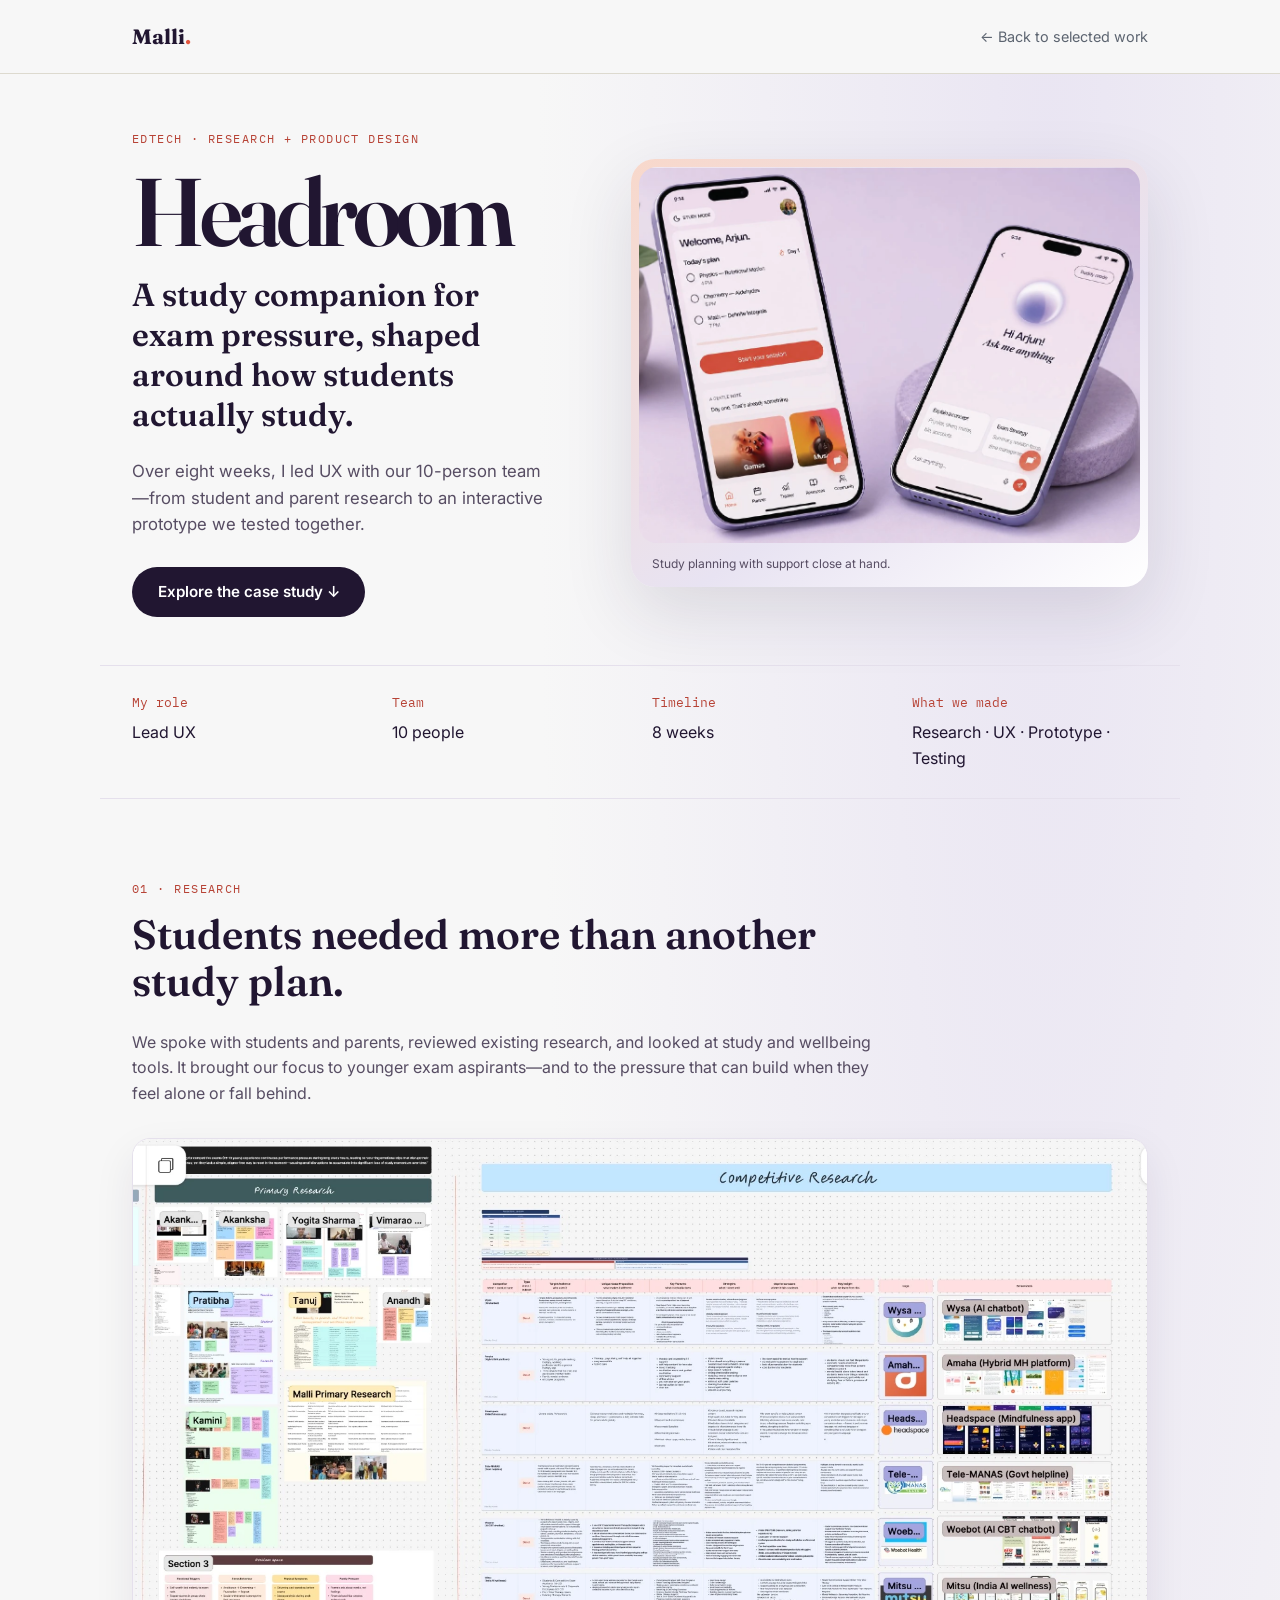
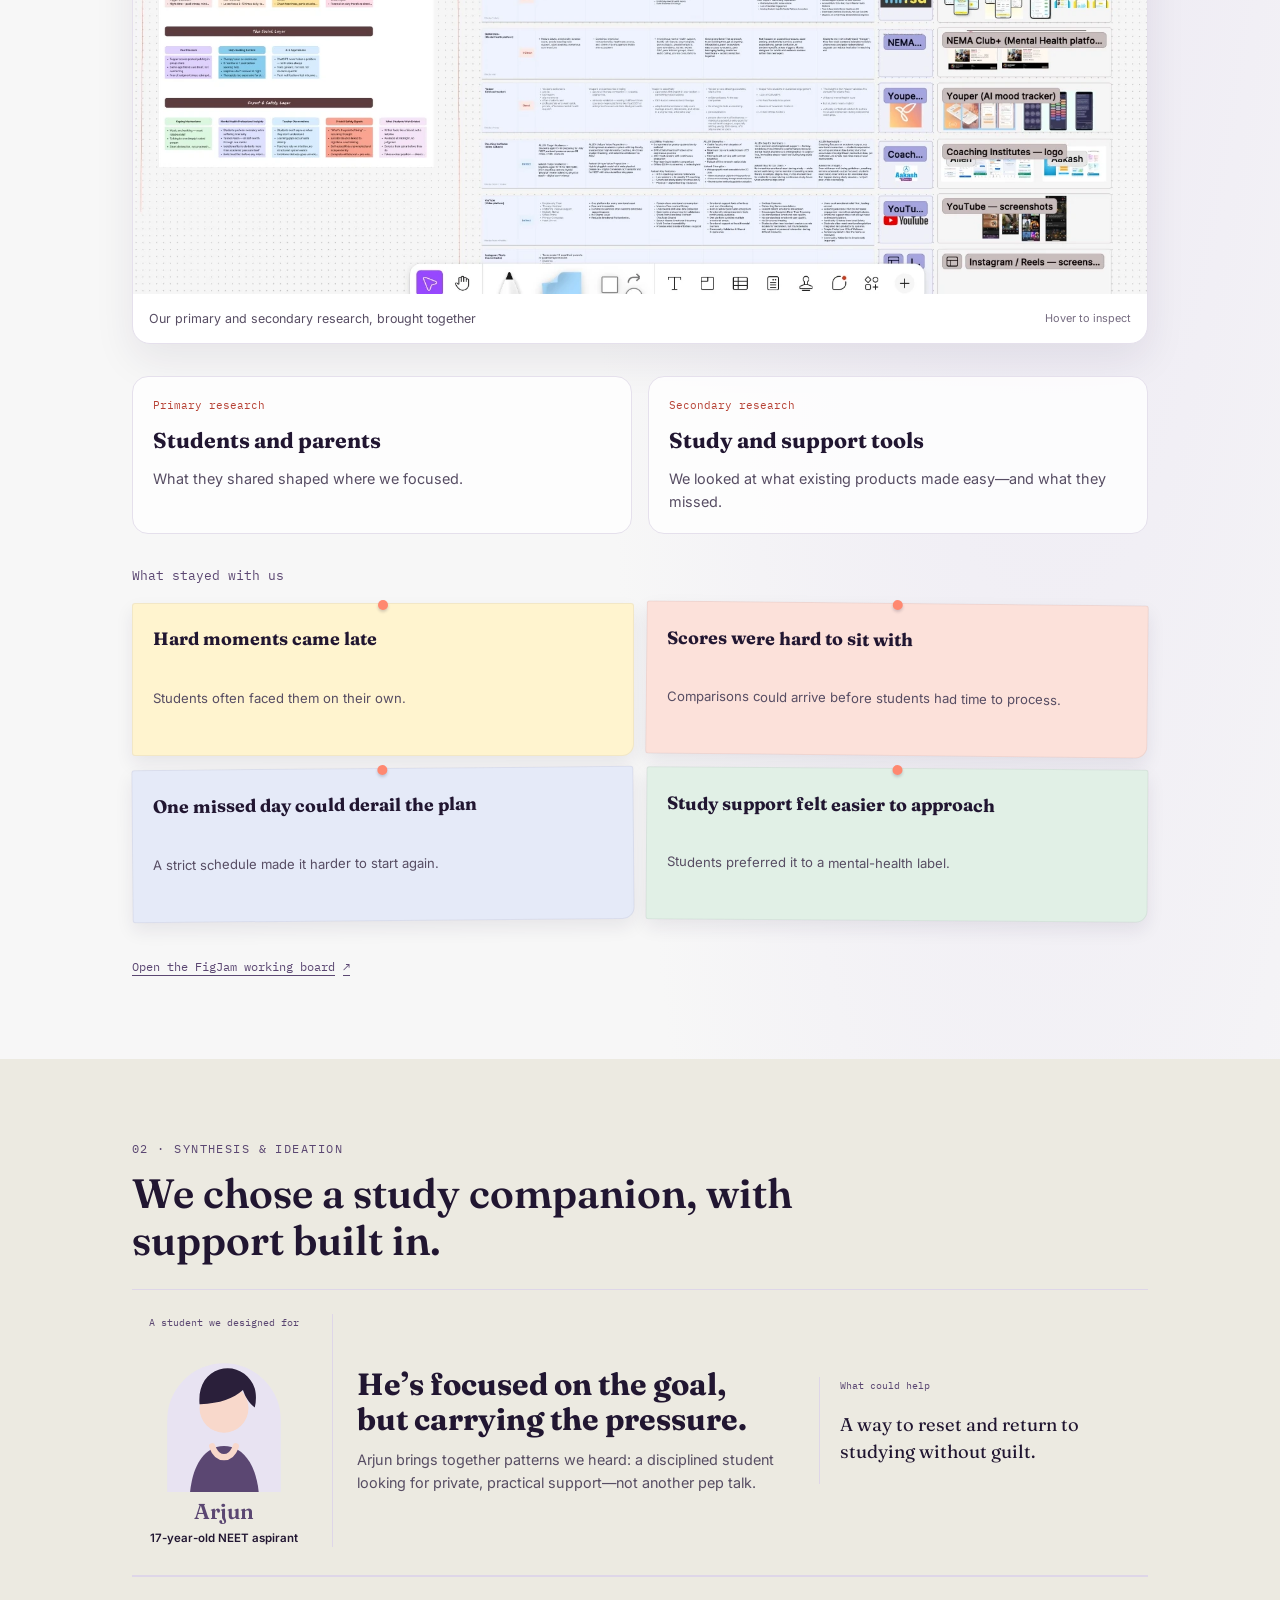
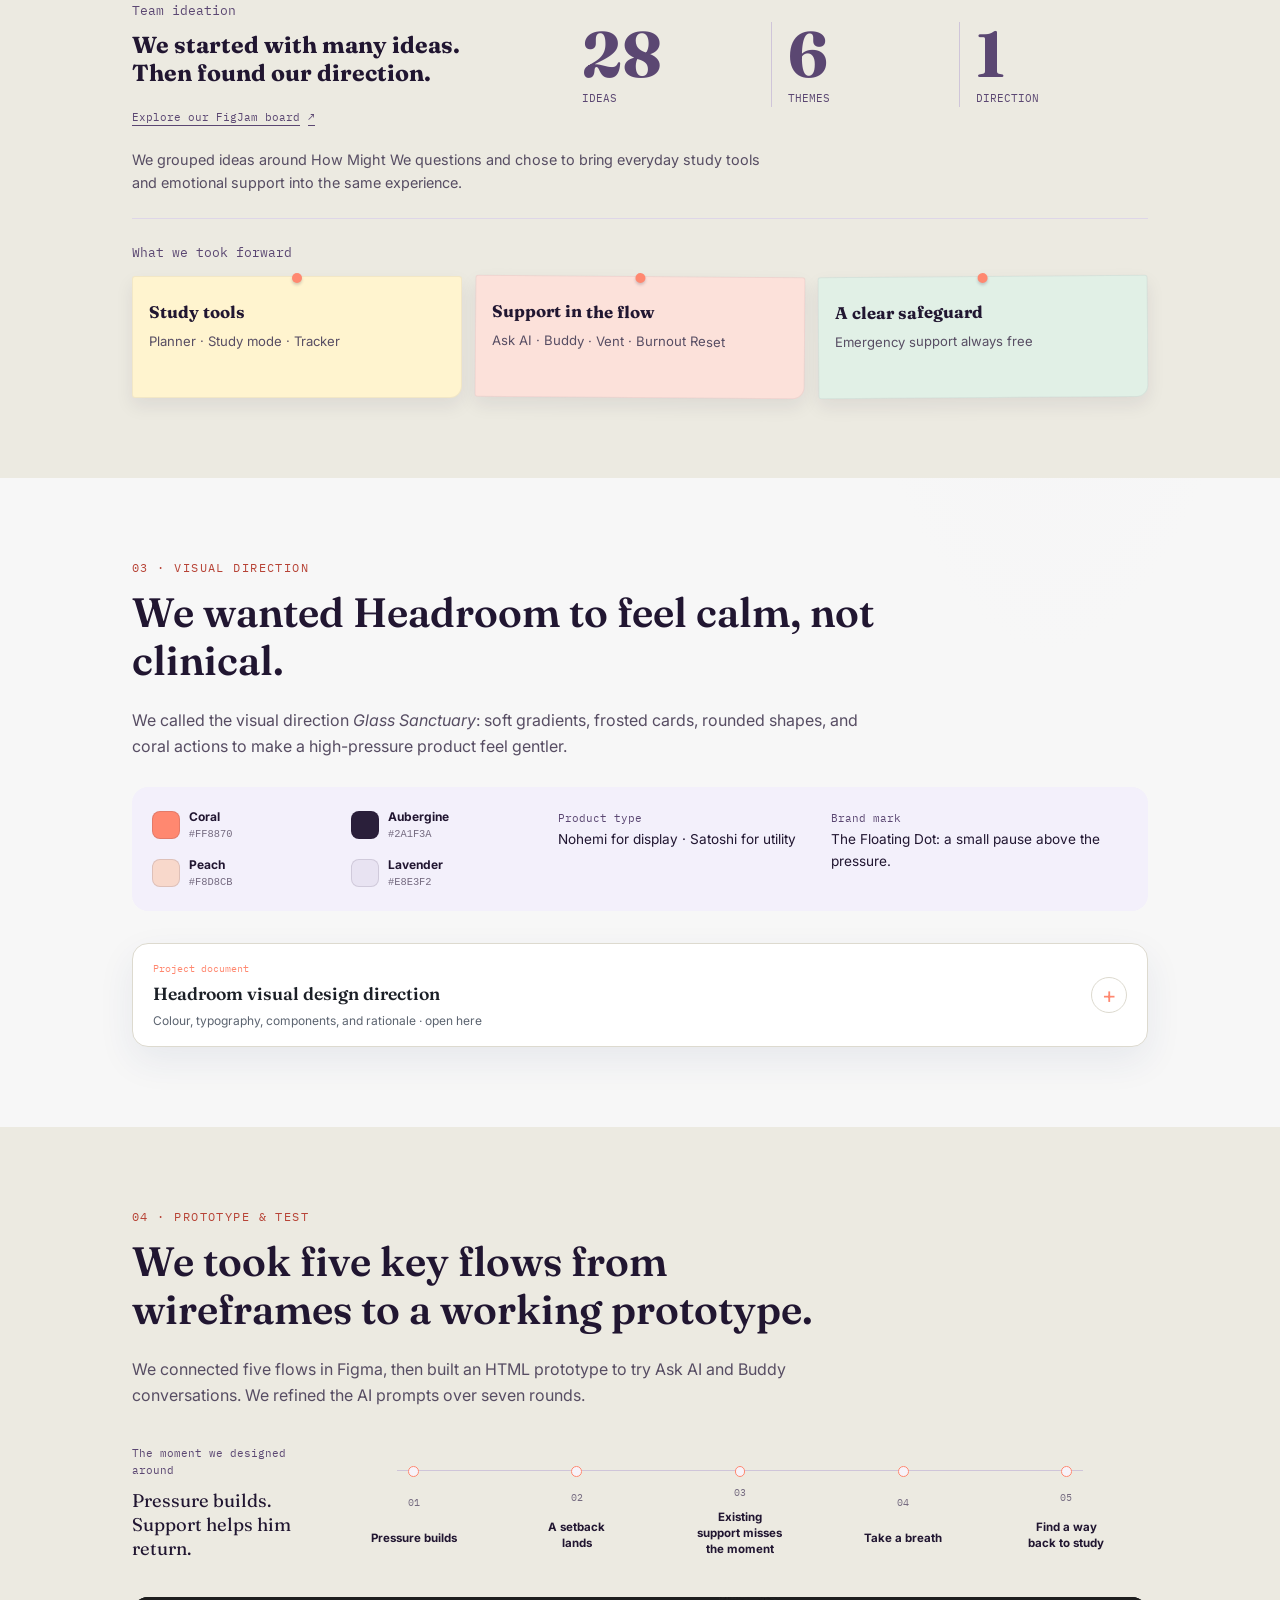
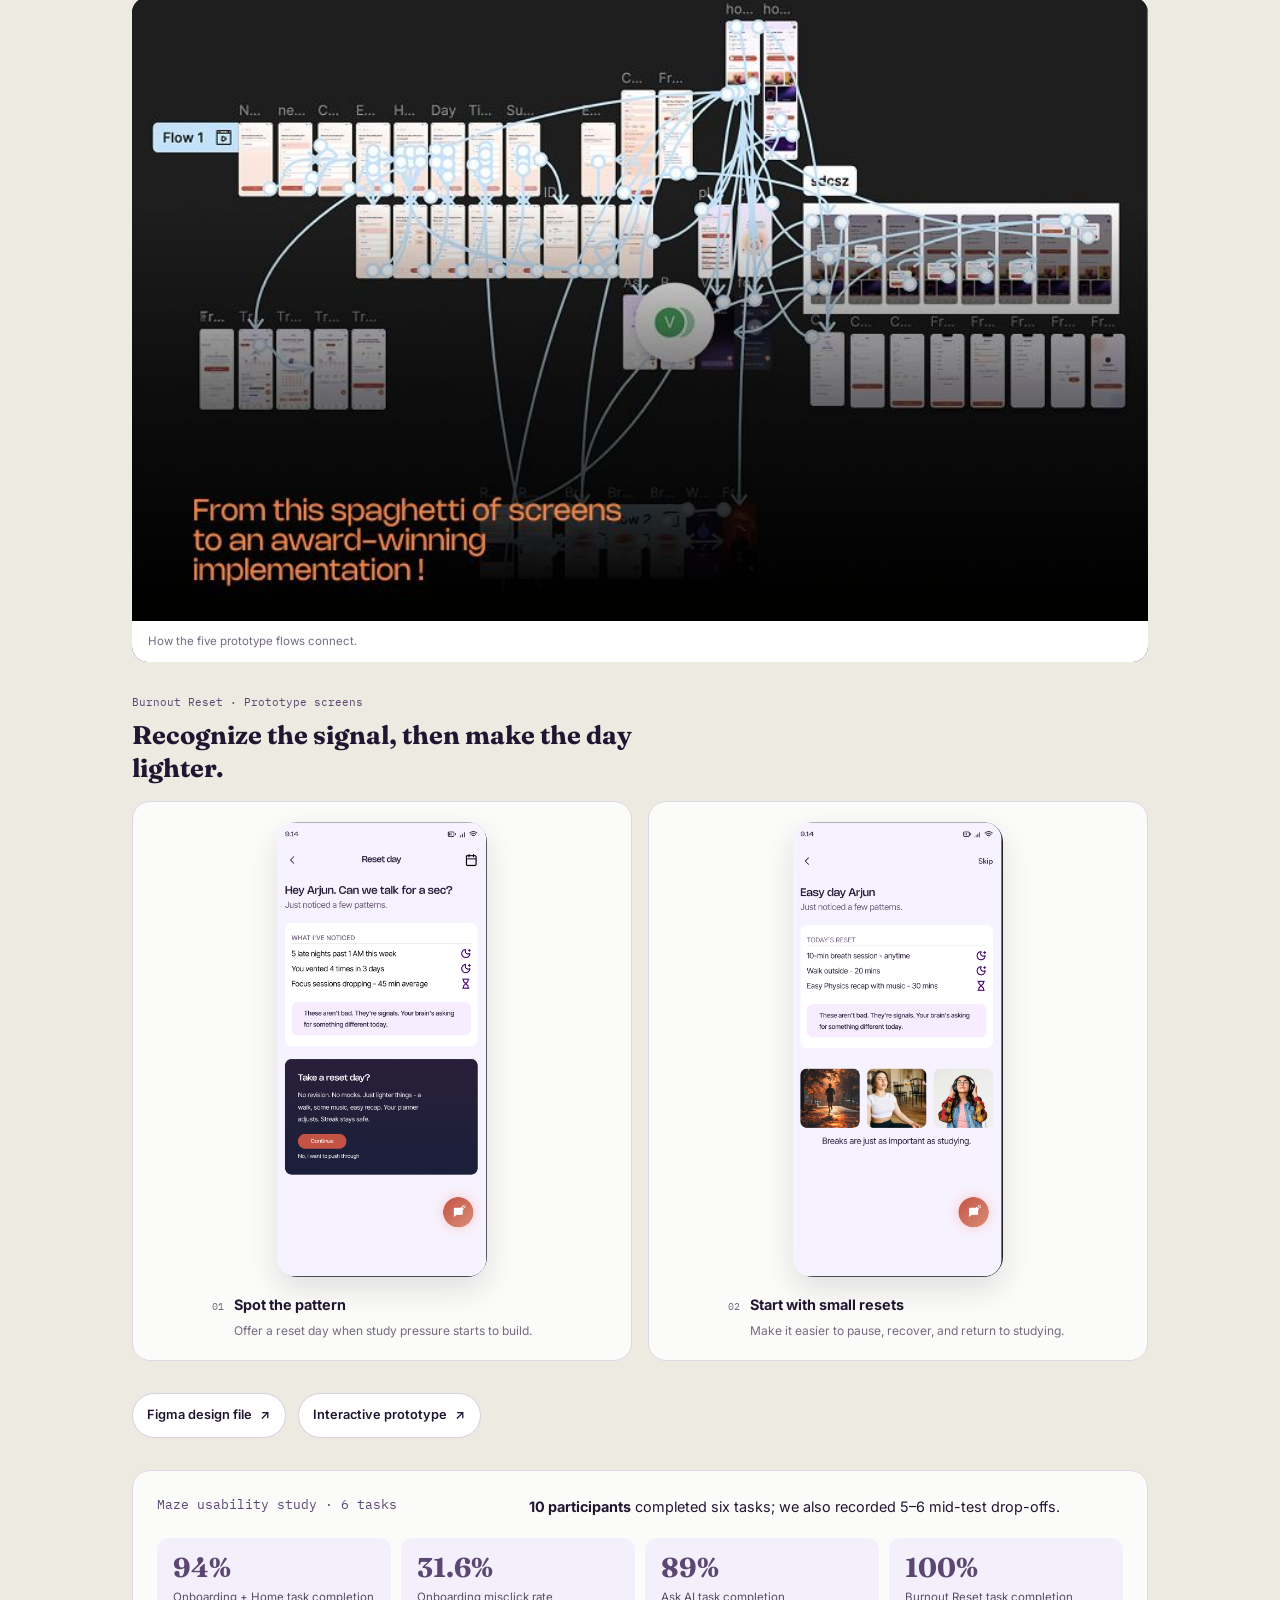
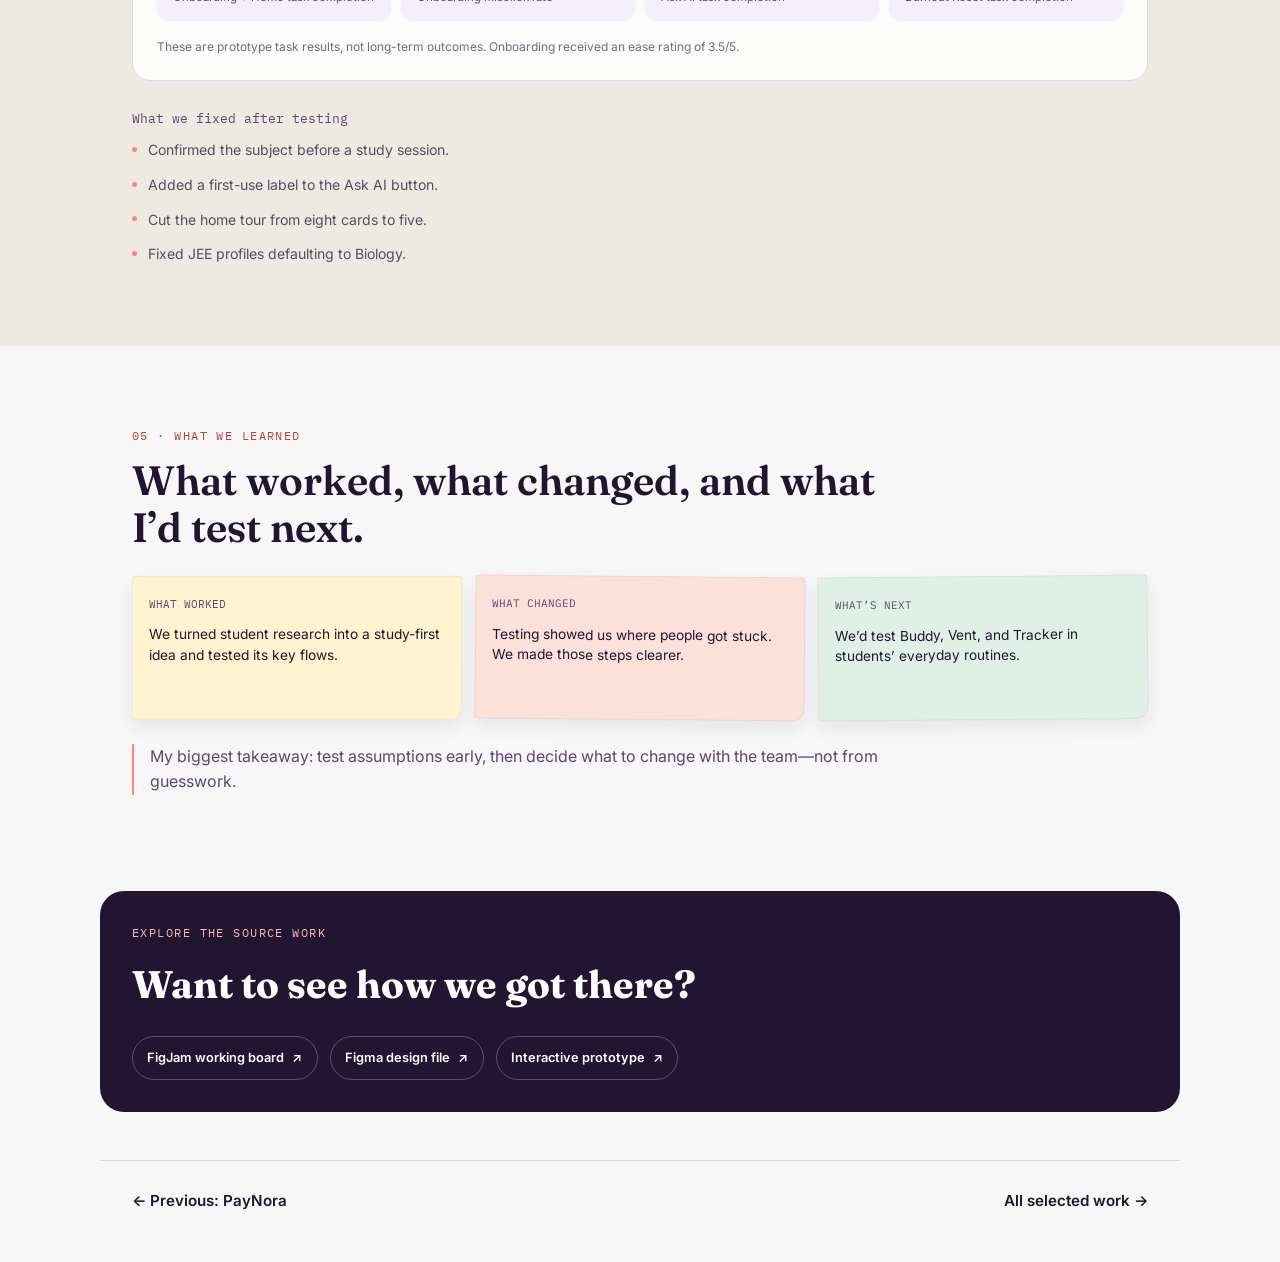
==== commit 0f183424: "add mockups" ====
--- a/headroom.html
+++ b/headroom.html
@@ -96,39 +96,24 @@
       <div class="headroom-persona">
         <div class="headroom-persona__profile">
           <p class="mono">A student we designed for</p>
-          <svg class="headroom-persona__portrait" viewBox="0 0 180 190" role="img" aria-label="Illustration representing Archana, a student persona shaped by research" xmlns="http://www.w3.org/2000/svg">
+          <svg class="headroom-persona__portrait" viewBox="0 0 180 190" role="img" aria-label="Illustration representing Arjun, a student persona shaped by research" xmlns="http://www.w3.org/2000/svg">
             <path d="M18 190v-91a72 72 0 0 1 144 0v91Z" fill="#E8E3F2"/>
             <circle cx="90" cy="84" r="31" fill="#F8D8CB"/>
-            <path d="M59 83c1-27 14-43 34-43 20 0 34 15 34 42-7-7-12-17-14-26-14 14-31 22-54 27Z" fill="#2A1F3A"/>
+            <path d="M59 79c-2-22 8-39 25-44 19-6 39 5 45 24 2 7 2 16 0 24-7-5-12-13-15-22-12 11-29 17-54 18Z" fill="#2A1F3A"/>
             <path d="M47 190c4-37 20-58 43-58s40 21 44 58Z" fill="#5B4772"/>
             <path d="M75 132c3 9 8 14 15 14s12-5 15-14" fill="none" stroke="#F8D8CB" stroke-width="8" stroke-linecap="round"/>
-            <circle cx="144" cy="31" r="8" fill="#FF8870"/>
           </svg>
-          <p class="headroom-persona__name">Archana</p>
+          <p class="headroom-persona__name">Arjun</p>
           <p class="headroom-persona__cohort">17-year-old NEET aspirant</p>
         </div>
         <div class="headroom-persona__story">
-          <h3>She’s focused on the goal, but carrying the pressure.</h3>
-          <p>Archana brings together patterns we heard: a disciplined student looking for private, practical support—not another pep talk.</p>
+          <h3>He’s focused on the goal, but carrying the pressure.</h3>
+          <p>Arjun brings together patterns we heard: a disciplined student looking for private, practical support—not another pep talk.</p>
         </div>
         <div class="headroom-persona__need">
           <p class="mono">What could help</p>
           <p>A way to reset and return to studying without guilt.</p>
         </div>
-      </div>
-
-      <div class="headroom-journey">
-        <div class="headroom-journey__heading">
-          <p class="mono">The moment we designed around</p>
-          <p>Pressure builds. Support helps her return.</p>
-        </div>
-        <ol aria-label="Student journey from pressure to recovery">
-          <li><span>01</span><strong>Pressure builds</strong></li>
-          <li><span>02</span><strong>A setback lands</strong></li>
-          <li><span>03</span><strong>Existing support misses the moment</strong></li>
-          <li><span>04</span><strong>Take a breath</strong></li>
-          <li><span>05</span><strong>Find a way back to study</strong></li>
-        </ol>
       </div>
 
       <div class="headroom-ideation">
@@ -202,10 +187,47 @@
     </div>
     <div class="case-section__body">
       <p>We connected five flows in Figma, then built an HTML prototype to try Ask AI and Buddy conversations. We refined the AI prompts over seven rounds.</p>
+      <div class="headroom-journey">
+        <div class="headroom-journey__heading">
+          <p class="mono">The moment we designed around</p>
+          <p>Pressure builds. Support helps him return.</p>
+        </div>
+        <ol aria-label="Student journey from pressure to recovery">
+          <li><span>01</span><strong>Pressure builds</strong></li>
+          <li><span>02</span><strong>A setback lands</strong></li>
+          <li><span>03</span><strong>Existing support misses the moment</strong></li>
+          <li><span>04</span><strong>Take a breath</strong></li>
+          <li><span>05</span><strong>Find a way back to study</strong></li>
+        </ol>
+      </div>
       <figure class="headroom-flow-figure">
         <img src="assets/images/headroom/prototype-flow.jpeg" alt="Headroom prototype flow map showing connected screens and the progression from early flows to a working implementation" loading="lazy" decoding="async">
         <figcaption>How the five prototype flows connect.</figcaption>
       </figure>
+      <div class="headroom-reset-showcase">
+        <div class="headroom-reset-showcase__heading">
+          <p class="mono">Burnout Reset · Prototype screens</p>
+          <h3>Recognize the signal, then make the day lighter.</h3>
+        </div>
+        <div class="headroom-reset-showcase__grid">
+          <figure>
+            <img src="assets/images/headroom/headroom-reset-offer.png" alt="Burnout Reset screen noticing Arjun's late nights, venting, and shorter focus sessions before offering a reset day" loading="lazy" decoding="async">
+            <figcaption>
+              <span>01</span>
+              <strong>Spot the pattern</strong>
+              <p>Offer a reset day when study pressure starts to build.</p>
+            </figcaption>
+          </figure>
+          <figure>
+            <img src="assets/images/headroom/headroom-reset-plan.png" alt="A lighter reset-day plan for Arjun with a breathing break, a walk, and an easier study task" loading="lazy" decoding="async">
+            <figcaption>
+              <span>02</span>
+              <strong>Start with small resets</strong>
+              <p>Make it easier to pause, recover, and return to studying.</p>
+            </figcaption>
+          </figure>
+        </div>
+      </div>
       <div class="headroom-prototype-links" aria-label="Headroom prototype resources">
         <a href="https://www.figma.com/design/vzzPcsVOsXL9cizrpbvGos/Hackathon-8.0_Team-4?node-id=1477-1852&amp;t=dGemKbAnZOFQwzLJ-1" target="_blank" rel="noopener">Figma design file <span aria-hidden="true">↗</span></a>
         <a href="https://www.figma.com/proto/vzzPcsVOsXL9cizrpbvGos/Hackathon-8.0_Team-4?node-id=1477-1882&amp;t=7hRkTXKRhT9iDPKT-0&amp;scaling=min-zoom&amp;content-scaling=fixed&amp;page-id=1477%3A1852&amp;starting-point-node-id=1477%3A1882" target="_blank" rel="noopener">Interactive prototype <span aria-hidden="true">↗</span></a>
--- a/styles/style.css
+++ b/styles/style.css
@@ -298,26 +298,48 @@
    ABOUT
    ========================================================== */
 .section--about { background: var(--bg-alt); border-radius: 0; max-width: none; padding-left: max(2rem, calc((100% - var(--max)) / 2 + 2rem)); padding-right: max(2rem, calc((100% - var(--max)) / 2 + 2rem)); }
-.about { display: grid; grid-template-columns: 1.05fr 0.95fr; gap: 3rem 5rem; align-items: start; max-width: var(--max); margin: 0 auto; }
+.about { display: grid; grid-template-columns: minmax(0, 1fr); gap: 2.5rem; align-items: start; max-width: var(--max); margin: 0 auto; }
+.about__text { max-width: 760px; }
 .about__text p { color: var(--muted); font-size: 1.05rem; max-width: 55ch; }
-.about__aside { color: var(--violet) !important; font-family: var(--font-display); font-size: 1.35rem !important; line-height: 1.3; margin-top: 2rem; }
+.about__aside { max-width: 38ch; margin-top: 1.5rem; padding-top: 1rem; border-top: 1px solid var(--line); color: var(--violet) !important; font-family: var(--font-display); font-size: 1.35rem !important; line-height: 1.3; }
 .about__visual { position: relative; }
-.about__visual--collage { min-height: 350px; }
-.about__tile { position: absolute; margin: 0; background: var(--white); padding: 0.45rem; box-shadow: 8px 10px 0 var(--line); }
-.about__tile img { display: block; width: 100%; height: 100%; object-fit: cover; filter: saturate(0.78); }
-.about__tile figcaption { padding: 0.45rem 0.15rem 0.1rem; color: var(--coral); font-family: var(--font-mono); font-size: 0.68rem; }
-.about__tile--sketch { top: 0; left: 0; width: 68%; height: 285px; transform: rotate(-2deg); z-index: 1; }
-.about__tile--laptop { top: 0; right: 0; width: 48%; height: 132px; transform: rotate(2deg); z-index: 2; }
-.about__tile--people { right: 0; bottom: 0; width: 52%; height: 170px; transform: rotate(3deg); z-index: 2; }
+.about__visual--collage { display: grid; grid-template-columns: repeat(3, minmax(0, 1fr)); align-items: start; gap: 1.5rem; min-height: 0; overflow: visible; }
+.about__tile { position: relative; display: flex; flex-direction: column; min-width: 0; margin: 0; padding: 0.65rem; border: 1px solid rgba(221, 218, 207, 0.9); background: var(--white); box-shadow: 5px 7px 0 rgba(221, 218, 207, 0.8); }
+.about__tile--sketch,
+.about__tile--laptop,
+.about__tile--people { inset: auto; width: auto; height: auto; }
+.about__tile--sketch { transform: rotate(-0.8deg) translateY(3px); }
+.about__tile--laptop { transform: rotate(0.6deg) translateY(-3px); }
+.about__tile--people { transform: rotate(-0.5deg) translateY(2px); }
+.about__tile picture,
+.about__tile > img { display: block; width: 100%; aspect-ratio: 1.2 / 1; overflow: hidden; background: var(--bg-alt); }
+.about__tile img { display: block; width: 100%; height: 100%; object-fit: contain; filter: saturate(0.82); }
+.about__tile--laptop img { object-fit: cover; }
+.about__tile figcaption { display: flex; align-items: center; min-height: 2.5rem; padding: 0.55rem 0.2rem 0.1rem; border-top: 1px solid var(--line); color: var(--coral); font-family: var(--font-mono); font-size: 0.68rem; line-height: 1.3; }
+.about__tile--sketch::after,
+.about__tile--laptop::after { content: "→"; position: absolute; z-index: 1; top: 46%; right: -1.35rem; padding: 0 0.15rem; background: var(--bg-alt); color: var(--coral); font-family: var(--font-mono); font-size: 1rem; line-height: 1.2; }
+@media (hover: hover) and (prefers-reduced-motion: no-preference) {
+  .about__tile { transition: transform 0.22s ease; }
+  .about__tile--sketch:hover { transform: rotate(-0.8deg) translateY(-5px); }
+  .about__tile--laptop:hover { transform: rotate(0.6deg) translateY(-5px); }
+  .about__tile--people:hover { transform: rotate(-0.5deg) translateY(-5px); }
+}
 .about__facts { grid-column: 1 / -1; display: flex; flex-direction: row; justify-content: space-between; gap: 1.5rem; border-top: 1px solid var(--line); padding-top: 2rem; }
 .fact__num { font-family: var(--font-display); font-size: 2.4rem; color: var(--violet); margin: 0; }
 .fact__label { margin: 0; color: var(--muted); font-size: 0.9rem; }
 
 @media (max-width: 800px) {
   .about { grid-template-columns: 1fr; }
-  .about__visual { max-width: 480px; }
-  .about__visual--collage { min-height: 320px; }
+  .about__visual { max-width: none; }
   .about__facts { grid-column: auto; }
+}
+
+@media (max-width: 640px) {
+  .about__visual--collage { grid-template-columns: 1fr; gap: 1.75rem; }
+  .about__tile picture,
+  .about__tile > img { aspect-ratio: 1.45 / 1; }
+  .about__tile--sketch::after,
+  .about__tile--laptop::after { top: auto; right: auto; bottom: -1.45rem; left: 50%; transform: translateX(-50%); content: "↓"; }
 }
 
 /* ==========================================================
--- a/styles/headroom.css
+++ b/styles/headroom.css
@@ -468,7 +468,7 @@
 .headroom-journey li::before {
   width: 0.55rem;
   height: 0.55rem;
-  border: 1px solid var(--synthesis-highlight);
+  border: 1px solid #FF8870;
   border-radius: 50%;
   background: #F7F3F9;
   content: "";
@@ -726,6 +726,83 @@
   background: #FFFFFF;
 }
 
+.headroom-reset-showcase {
+  margin: 2rem 0;
+}
+
+.headroom-reset-showcase__heading {
+  margin-bottom: 1rem;
+}
+
+.headroom-reset-showcase__heading .mono {
+  margin: 0 0 0.45rem;
+  color: #5B4772;
+  font-size: 0.68rem;
+}
+
+.headroom-reset-showcase__heading h3 {
+  max-width: 32ch;
+  margin: 0;
+  color: var(--case-ink);
+  font-family: var(--font-display);
+  font-size: clamp(1.2rem, 2vw, 1.65rem);
+  line-height: 1.3;
+}
+
+.headroom-reset-showcase__grid {
+  display: grid;
+  grid-template-columns: repeat(2, minmax(0, 1fr));
+  gap: 1rem;
+}
+
+.headroom-reset-showcase__grid figure {
+  display: flex;
+  flex-direction: column;
+  align-items: center;
+  gap: 1rem;
+  min-width: 0;
+  margin: 0;
+  padding: 1.25rem;
+  border: 1px solid #DED6E8;
+  border-radius: 18px;
+  background: rgba(255, 255, 255, 0.82);
+}
+
+.headroom-reset-showcase__grid img {
+  display: block;
+  width: min(100%, 210px);
+  height: auto;
+  border-radius: 20px;
+  box-shadow: 0 12px 30px rgba(33, 22, 49, 0.12);
+}
+
+.headroom-reset-showcase__grid figcaption {
+  display: grid;
+  grid-template-columns: auto 1fr;
+  gap: 0.35rem 0.65rem;
+  width: min(100%, 340px);
+  align-items: baseline;
+}
+
+.headroom-reset-showcase__grid figcaption > span {
+  color: #756B80;
+  font-family: var(--font-mono);
+  font-size: 0.65rem;
+}
+
+.headroom-reset-showcase__grid figcaption strong {
+  color: var(--case-ink);
+  font-size: 0.9rem;
+}
+
+.headroom-reset-showcase__grid figcaption p {
+  grid-column: 2;
+  margin: 0;
+  color: #756B80;
+  font-size: 0.75rem;
+  line-height: 1.5;
+}
+
 .headroom-prototype-links {
   display: flex;
   flex-wrap: wrap;
@@ -1006,6 +1083,14 @@
     grid-template-columns: repeat(2, minmax(0, 1fr));
   }
 
+  .headroom-reset-showcase__grid {
+    gap: 0.75rem;
+  }
+
+  .headroom-reset-showcase__grid figure {
+    padding: 1rem 0.75rem;
+  }
+
   .headroom-board-cta {
     margin-right: 1rem;
     margin-left: 1rem;
@@ -1123,6 +1208,10 @@
     grid-template-columns: 1fr;
   }
 
+  .headroom-reset-showcase__grid {
+    grid-template-columns: 1fr;
+  }
+
   .headroom-prototype-links {
     align-items: stretch;
     flex-direction: column;
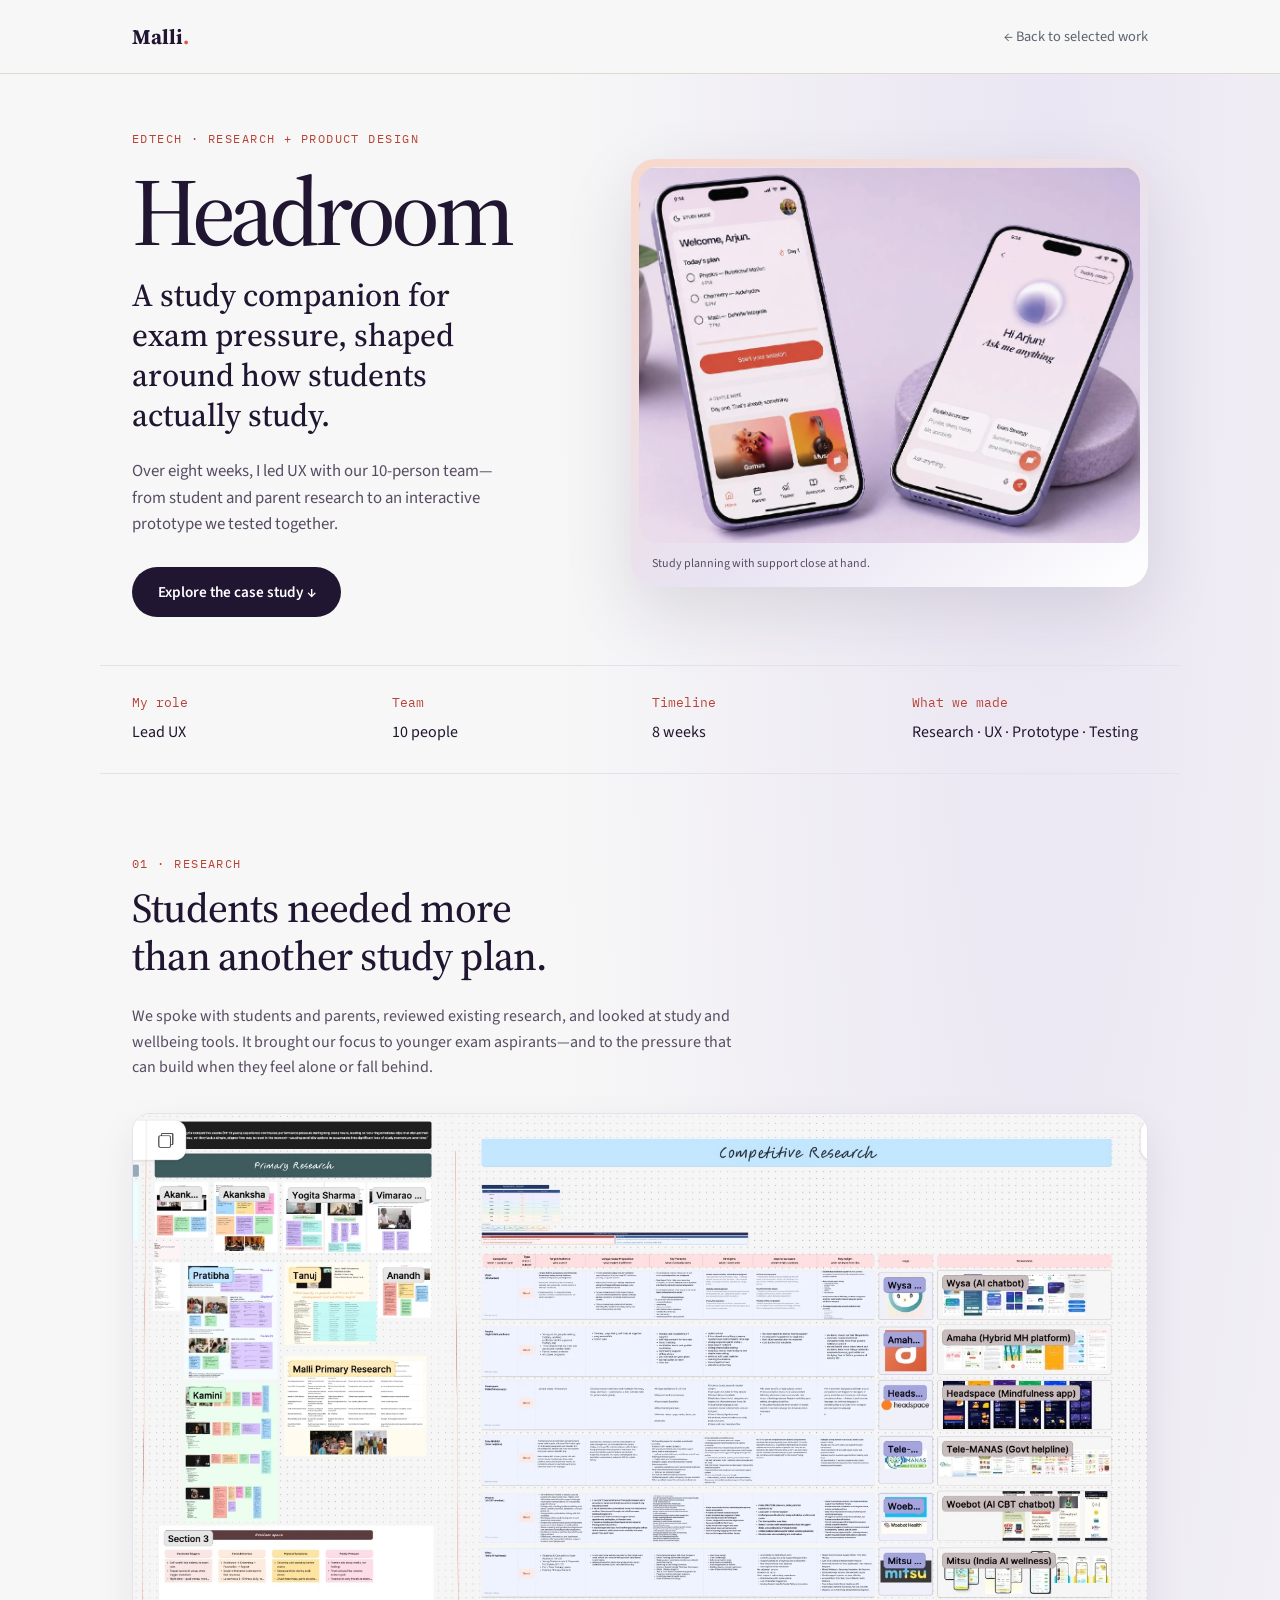
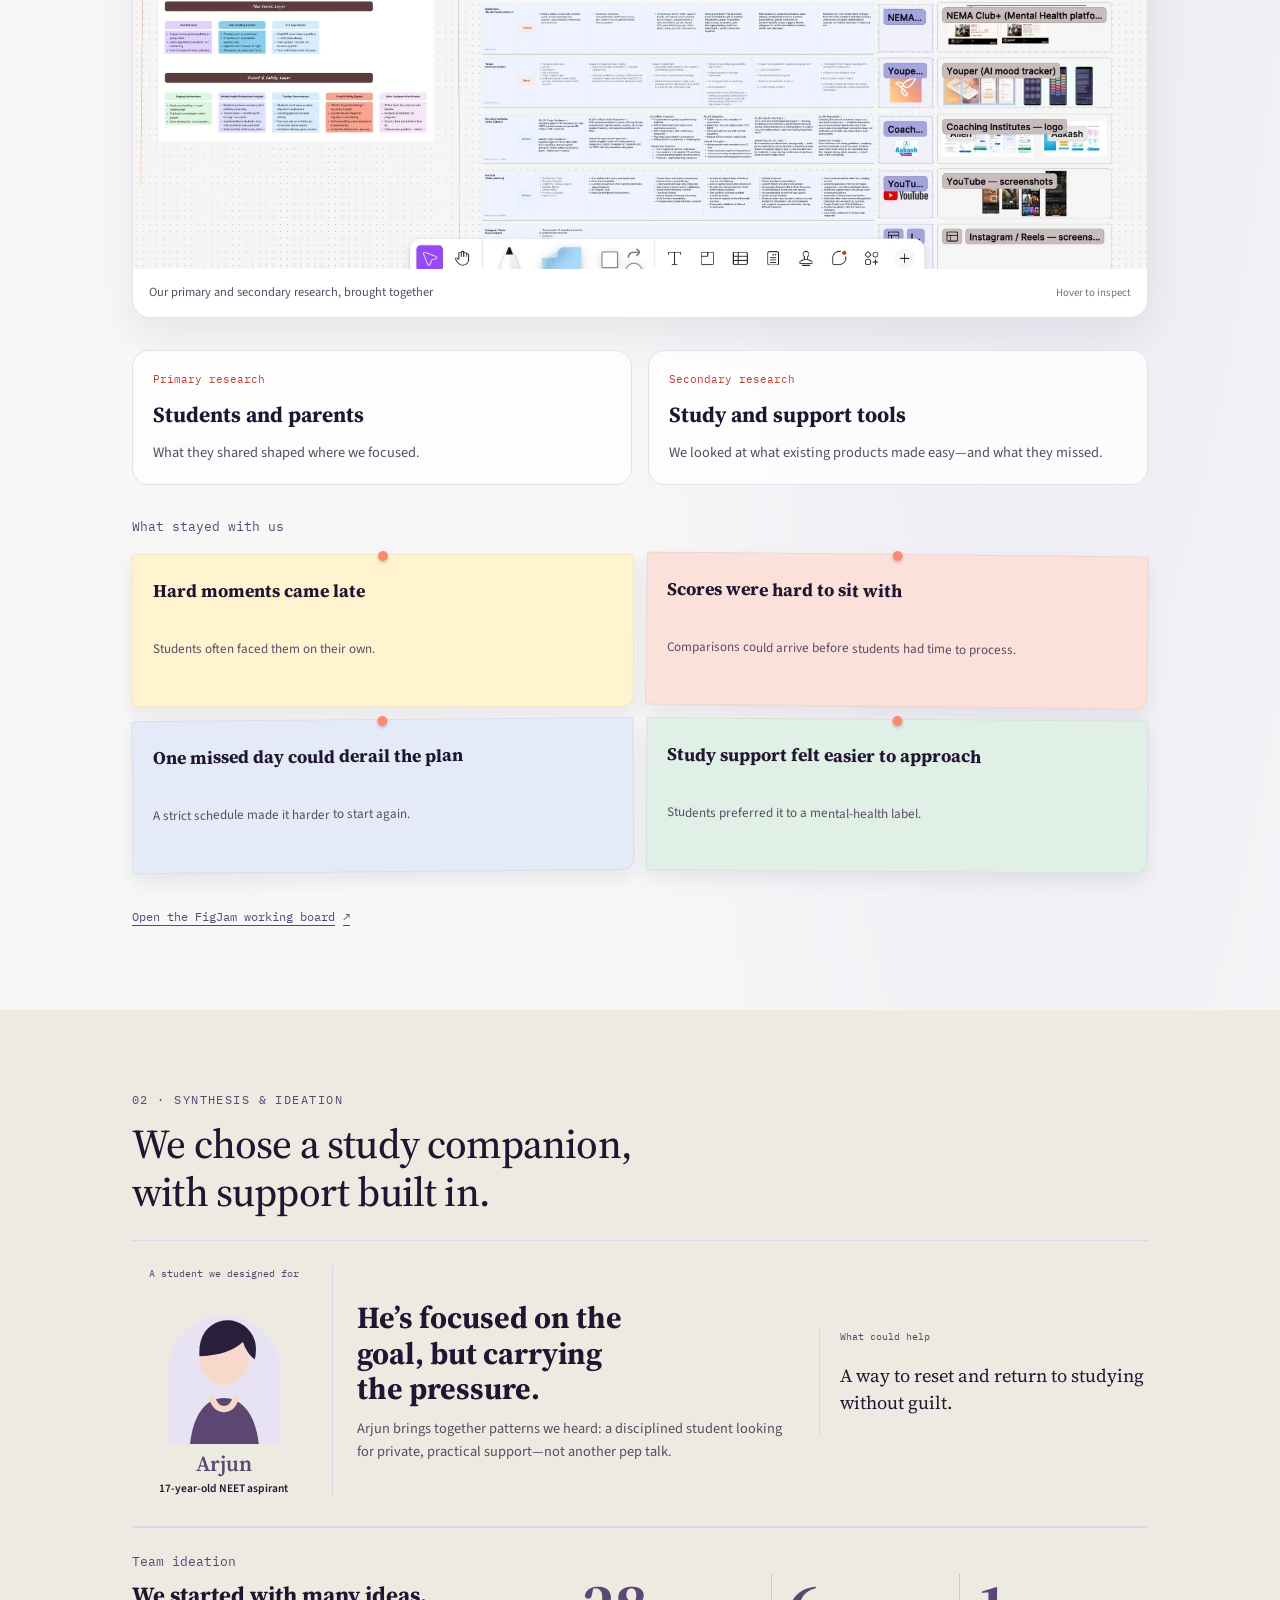
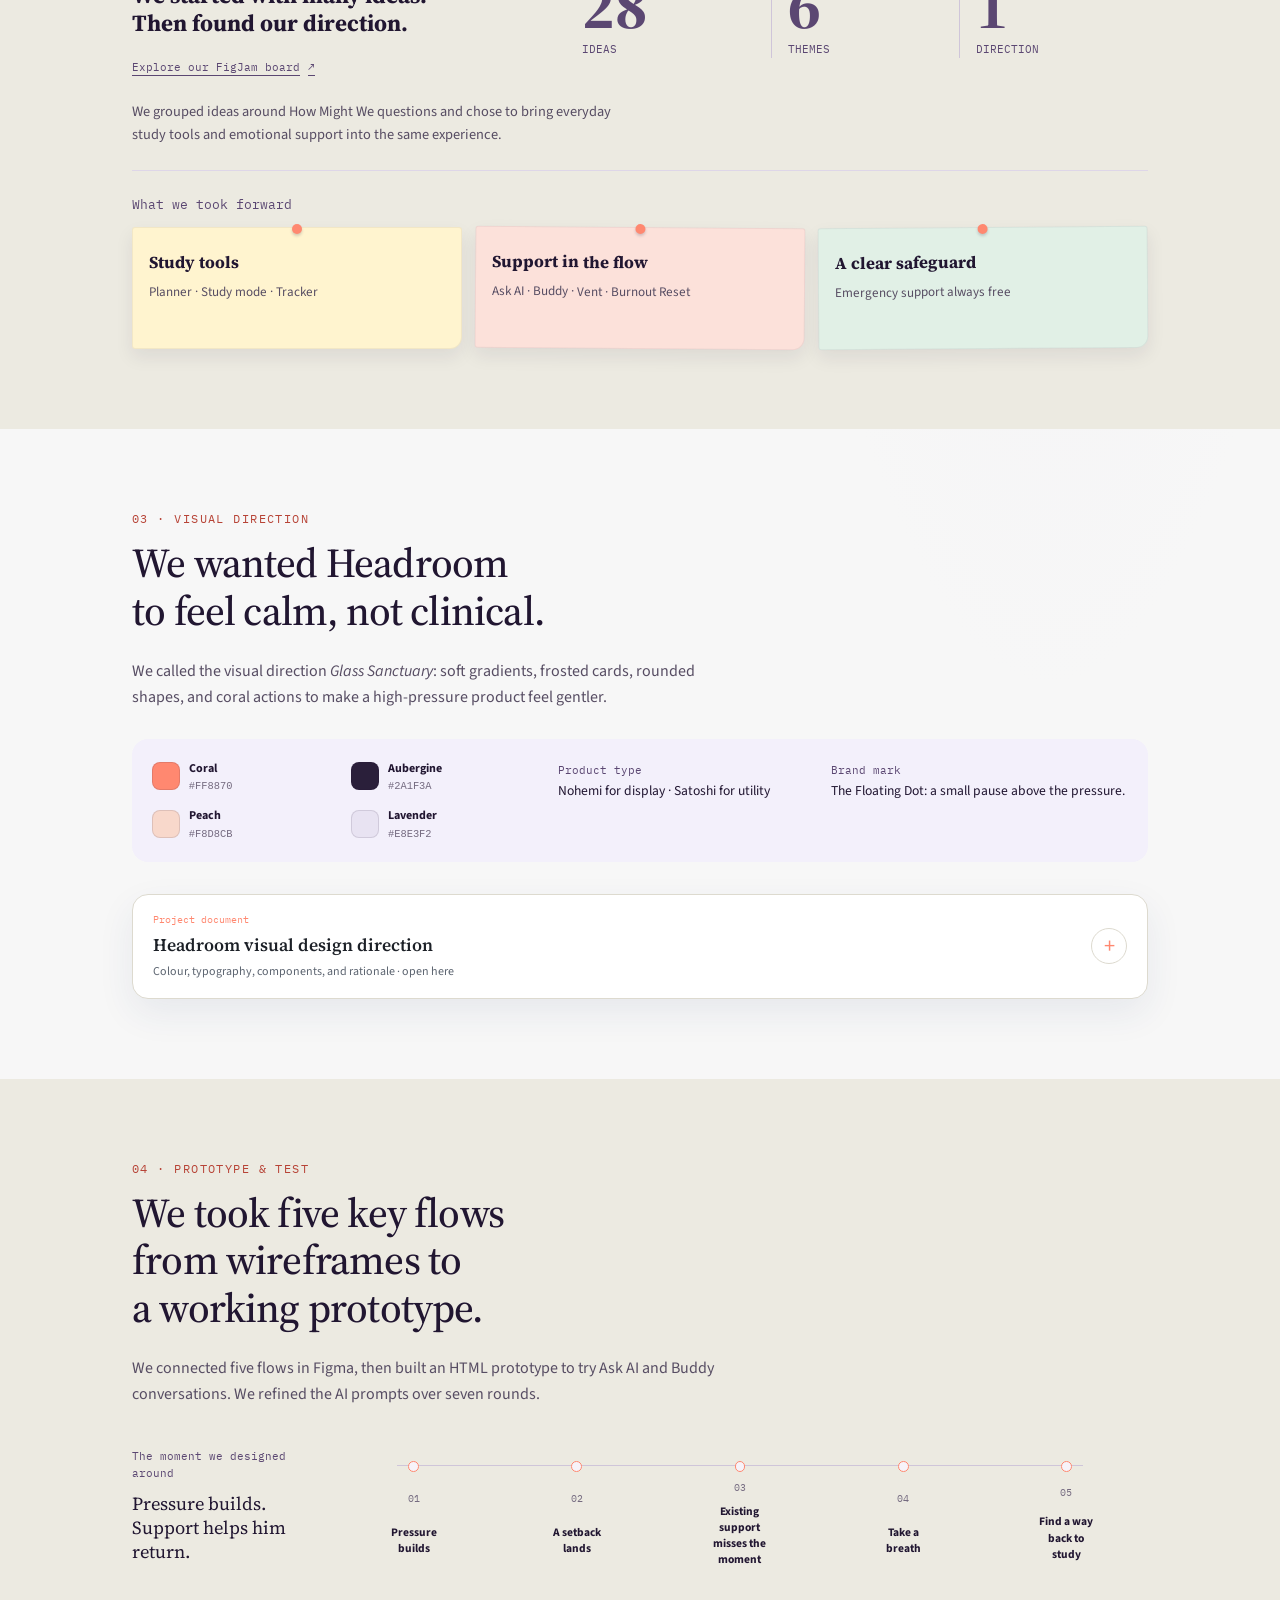
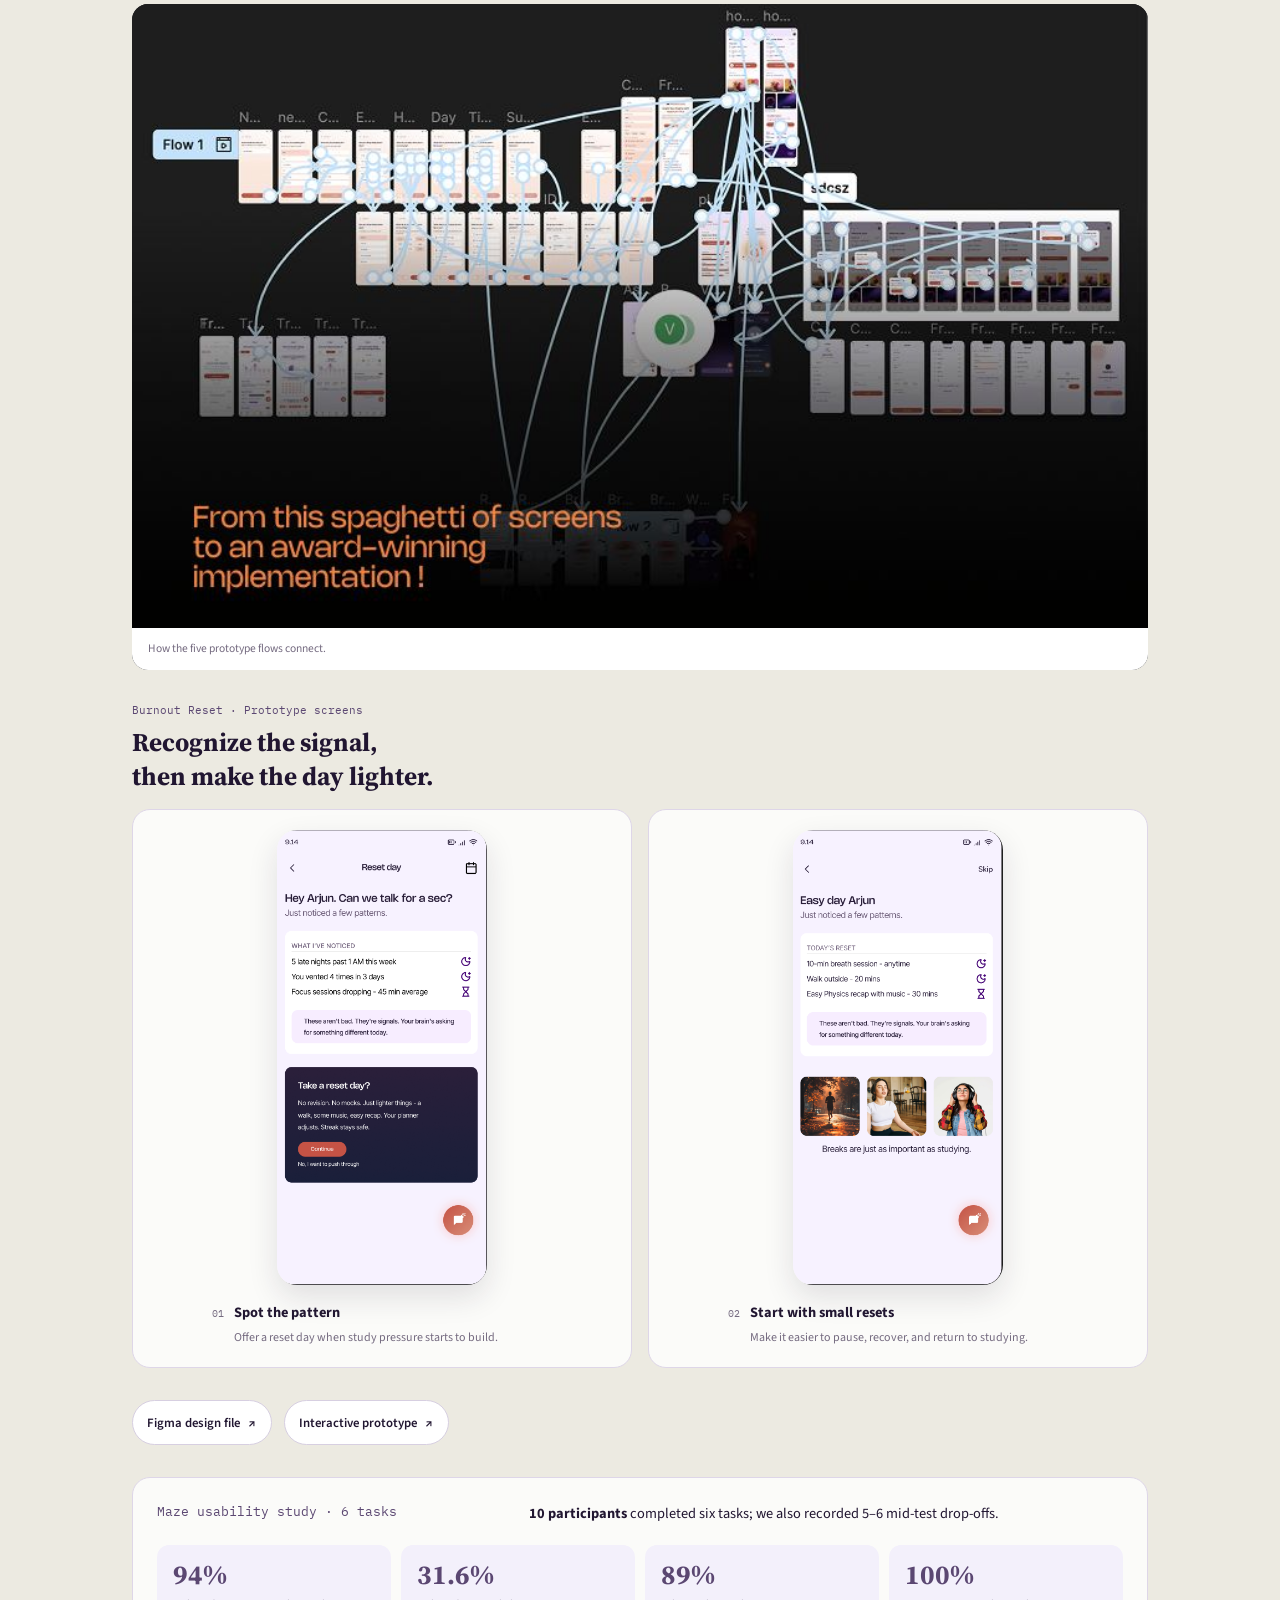
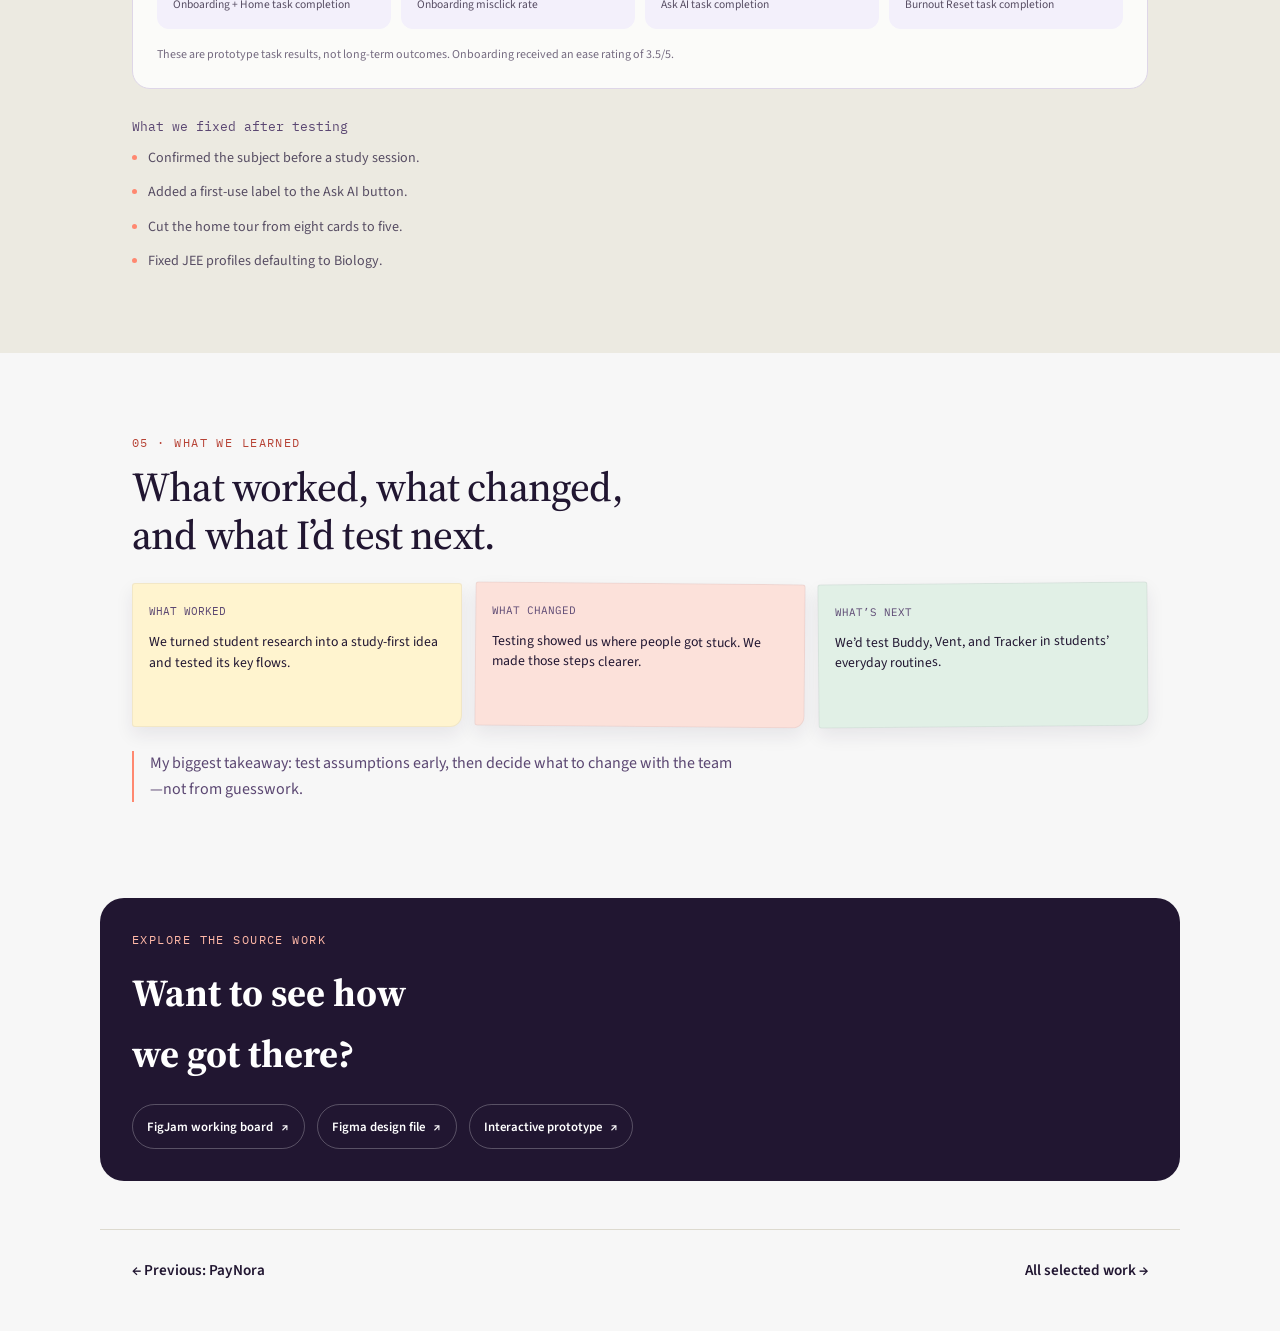
==== commit 5858f944: "Update typography" ====
--- a/headroom.html
+++ b/headroom.html
@@ -7,7 +7,7 @@
 <meta name="description" content="How research, a study-first concept, and the Glass Sanctuary design system shaped Headroom, a support layer for competitive-exam students.">
 <link rel="preconnect" href="https://fonts.googleapis.com">
 <link rel="preconnect" href="https://fonts.gstatic.com" crossorigin>
-<link href="https://fonts.googleapis.com/css2?family=Fraunces:opsz,wght@9..144,400;9..144,600;9..144,700&family=Inter:wght@400;500;600&family=IBM+Plex+Mono:wght@500&display=swap" rel="stylesheet">
+<link href="https://fonts.googleapis.com/css2?family=IBM+Plex+Mono:wght@500&family=Source+Sans+3:wght@400;500;600;700&family=Source+Serif+4:ital,opsz,wght@0,8..60,400..700;1,8..60,400..700&display=swap" rel="stylesheet">
 <link rel="stylesheet" href="styles/style.css">
 <link rel="stylesheet" href="styles/case-study.css">
 <link rel="stylesheet" href="styles/headroom.css">
--- a/styles/style.css
+++ b/styles/style.css
@@ -13,8 +13,8 @@
   --line:      #DDDACF;   /* hairline borders */
   --white:     #FFFFFF;
 
-  --font-display: 'Fraunces', Georgia, serif;
-  --font-body:    'Inter', -apple-system, sans-serif;
+  --font-display: 'Source Serif 4', Georgia, serif;
+  --font-body:    'Source Sans 3', -apple-system, sans-serif;
   --font-mono:    'IBM Plex Mono', ui-monospace, monospace;
 
   --max: 1080px;
@@ -74,7 +74,12 @@
 
 a { color: inherit; text-decoration: none; }
 ul { list-style: none; margin: 0; padding: 0; }
-h1, h2, h3 { font-family: var(--font-display); margin: 0; }
+h1, h2, h3 {
+  font-family: var(--font-display);
+  font-optical-sizing: auto;
+  margin: 0;
+  text-wrap: balance;
+}
 
 .eyebrow {
   font-family: var(--font-mono);
@@ -89,7 +94,8 @@
 .section { max-width: var(--max); margin: 0 auto; padding: 6rem 2rem; }
 .section__title {
   font-size: clamp(1.6rem, 3vw, 2.2rem);
-  font-weight: 600;
+  font-weight: 500;
+  letter-spacing: -0.025em;
   max-width: 32ch;
   margin-bottom: 3rem;
 }
@@ -163,11 +169,12 @@
 .hero__name { margin: 0 0 0.45rem; color: var(--ink); font-family: var(--font-display); font-size: 1.35rem; font-weight: 600; line-height: 1; }
 .hero__title {
   font-size: clamp(2.2rem, 6vw, 3.8rem);
-  font-weight: 600;
+  font-weight: 500;
+  letter-spacing: -0.03em;
   line-height: 1.12;
   max-width: 16ch;
 }
-.hero__title em { color: var(--violet); font-style: normal; }
+.hero__title em { color: var(--violet); font-style: italic; }
 .hero__sub {
   max-width: 52ch;
   font-size: 1.1rem;
@@ -442,8 +449,8 @@
 }
 .footer__heading { align-self: start; }
 .footer .eyebrow { color: var(--coral-soft); }
-.footer__title { font-size: clamp(2.2rem, 5vw, 4.2rem); line-height: 1.05; margin-bottom: 1.25rem; }
-.footer__title em { color: var(--coral); font-style: normal; }
+.footer__title { font-size: clamp(2.2rem, 5vw, 4.2rem); font-weight: 500; letter-spacing: -0.025em; line-height: 1.05; margin-bottom: 1.25rem; }
+.footer__title em { color: var(--coral); font-style: italic; }
 .footer__sub { color: rgba(245,244,239,0.68); max-width: 28ch; margin: 0; }
 .footer__conversation { border-top: 1px solid rgba(245,244,239,0.3); padding-top: 1rem; }
 .footer__conversation > .mono { color: var(--coral-soft); margin: 0 0 1.25rem; }
--- a/styles/case-study.css
+++ b/styles/case-study.css
@@ -40,7 +40,8 @@
   max-width: 13ch;
   font-size: clamp(2.4rem, 5vw, 4.3rem);
   line-height: 1.08;
-  font-weight: 600;
+  font-weight: 500;
+  letter-spacing: -0.025em;
 }
 
 .case-hero__copy .eyebrow {
@@ -112,7 +113,8 @@
   max-width: 17ch;
   font-size: clamp(1.8rem, 3.2vw, 2.7rem);
   line-height: 1.16;
-  font-weight: 600;
+  font-weight: 500;
+  letter-spacing: -0.02em;
 }
 
 .case-section__body {
--- a/styles/headroom.css
+++ b/styles/headroom.css
@@ -39,7 +39,7 @@
   color: var(--case-ink);
   font-family: var(--font-display);
   font-size: clamp(1.45rem, 2.8vw, 2rem);
-  font-weight: 600;
+  font-weight: 500;
   line-height: 1.25;
 }
 
